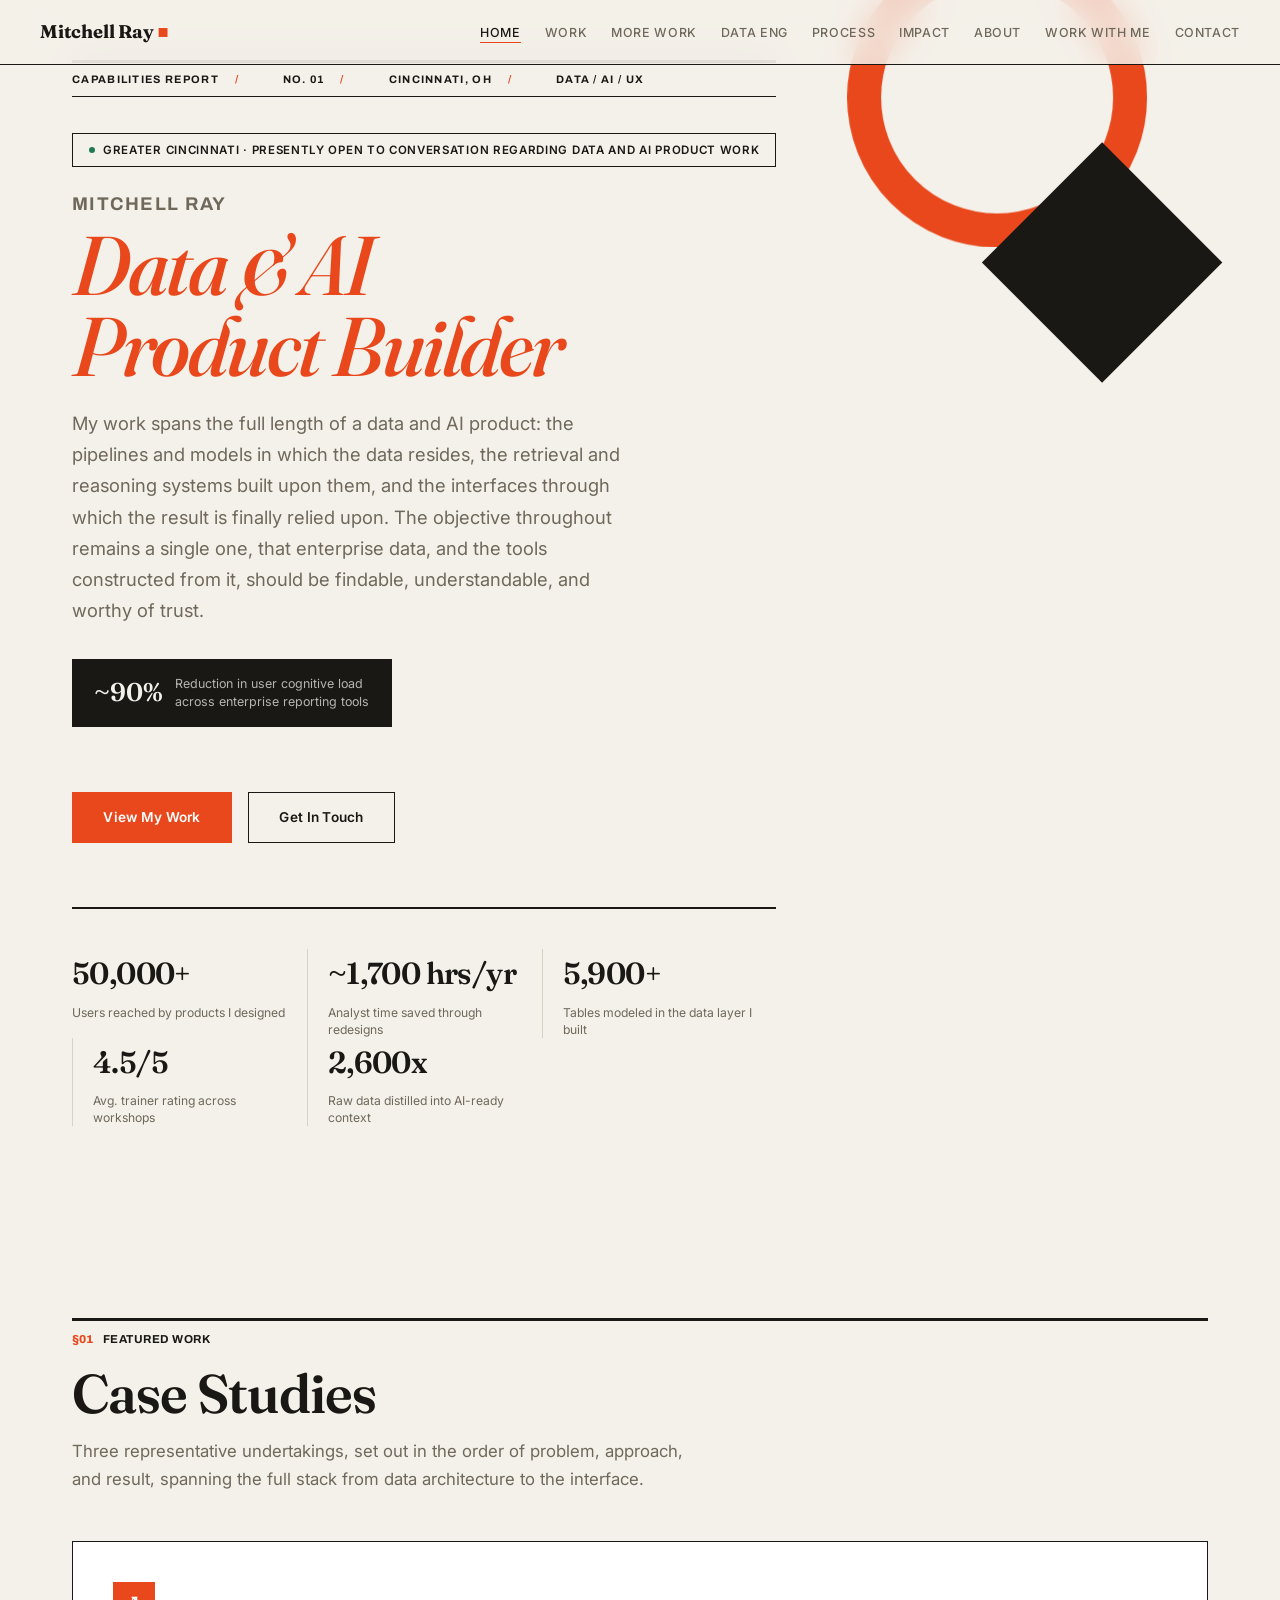
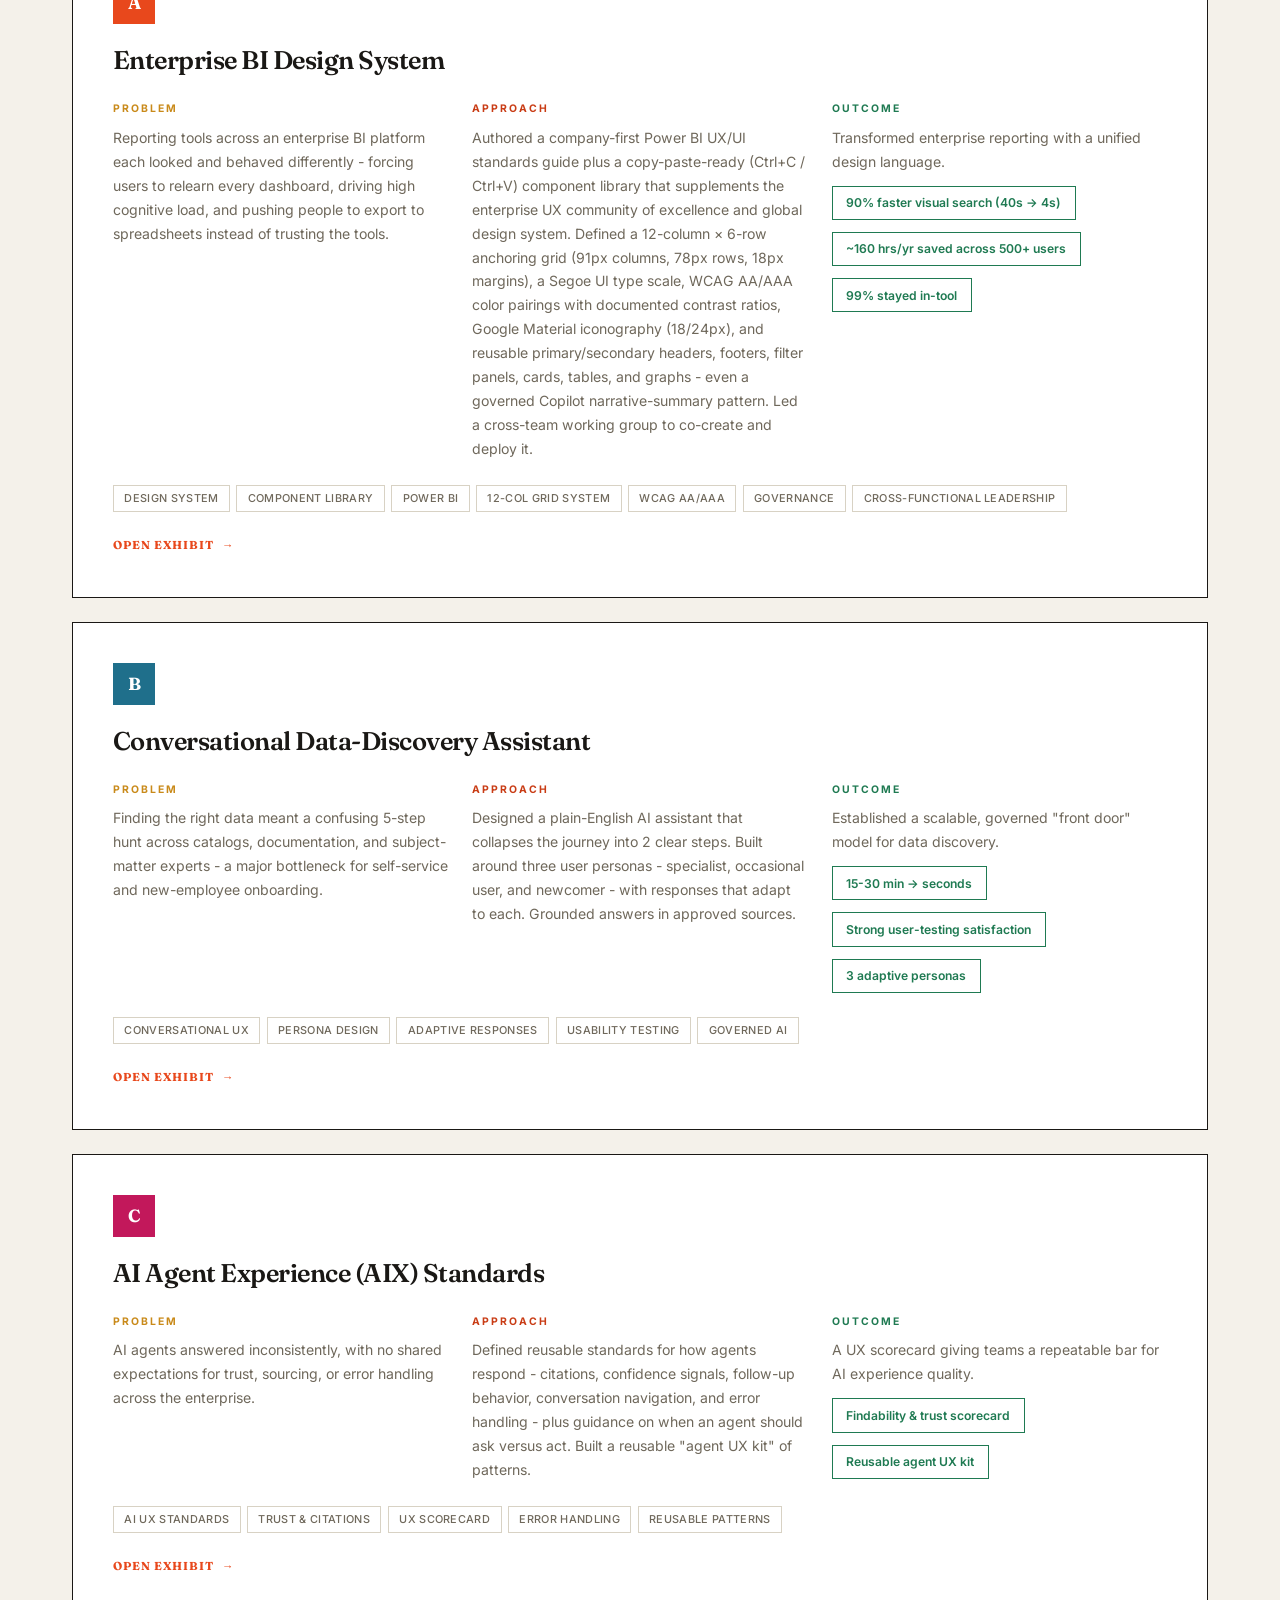
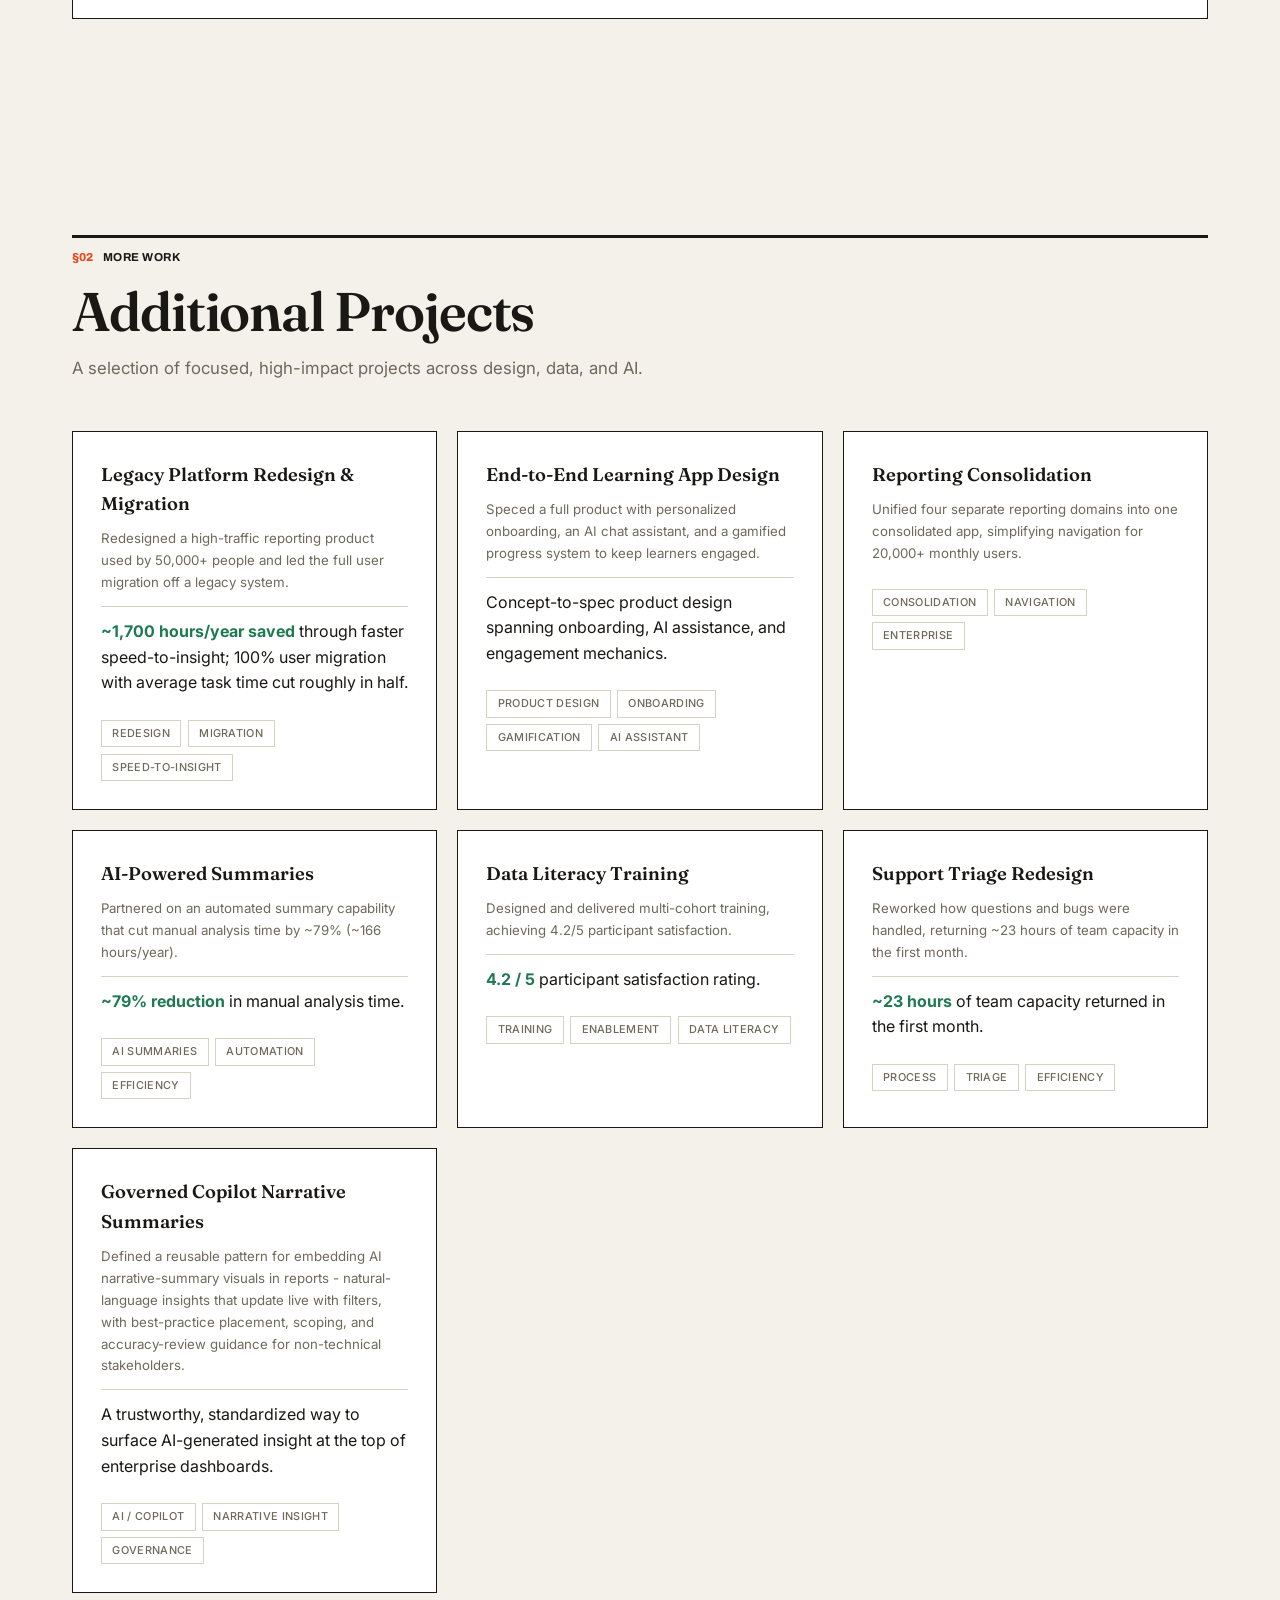
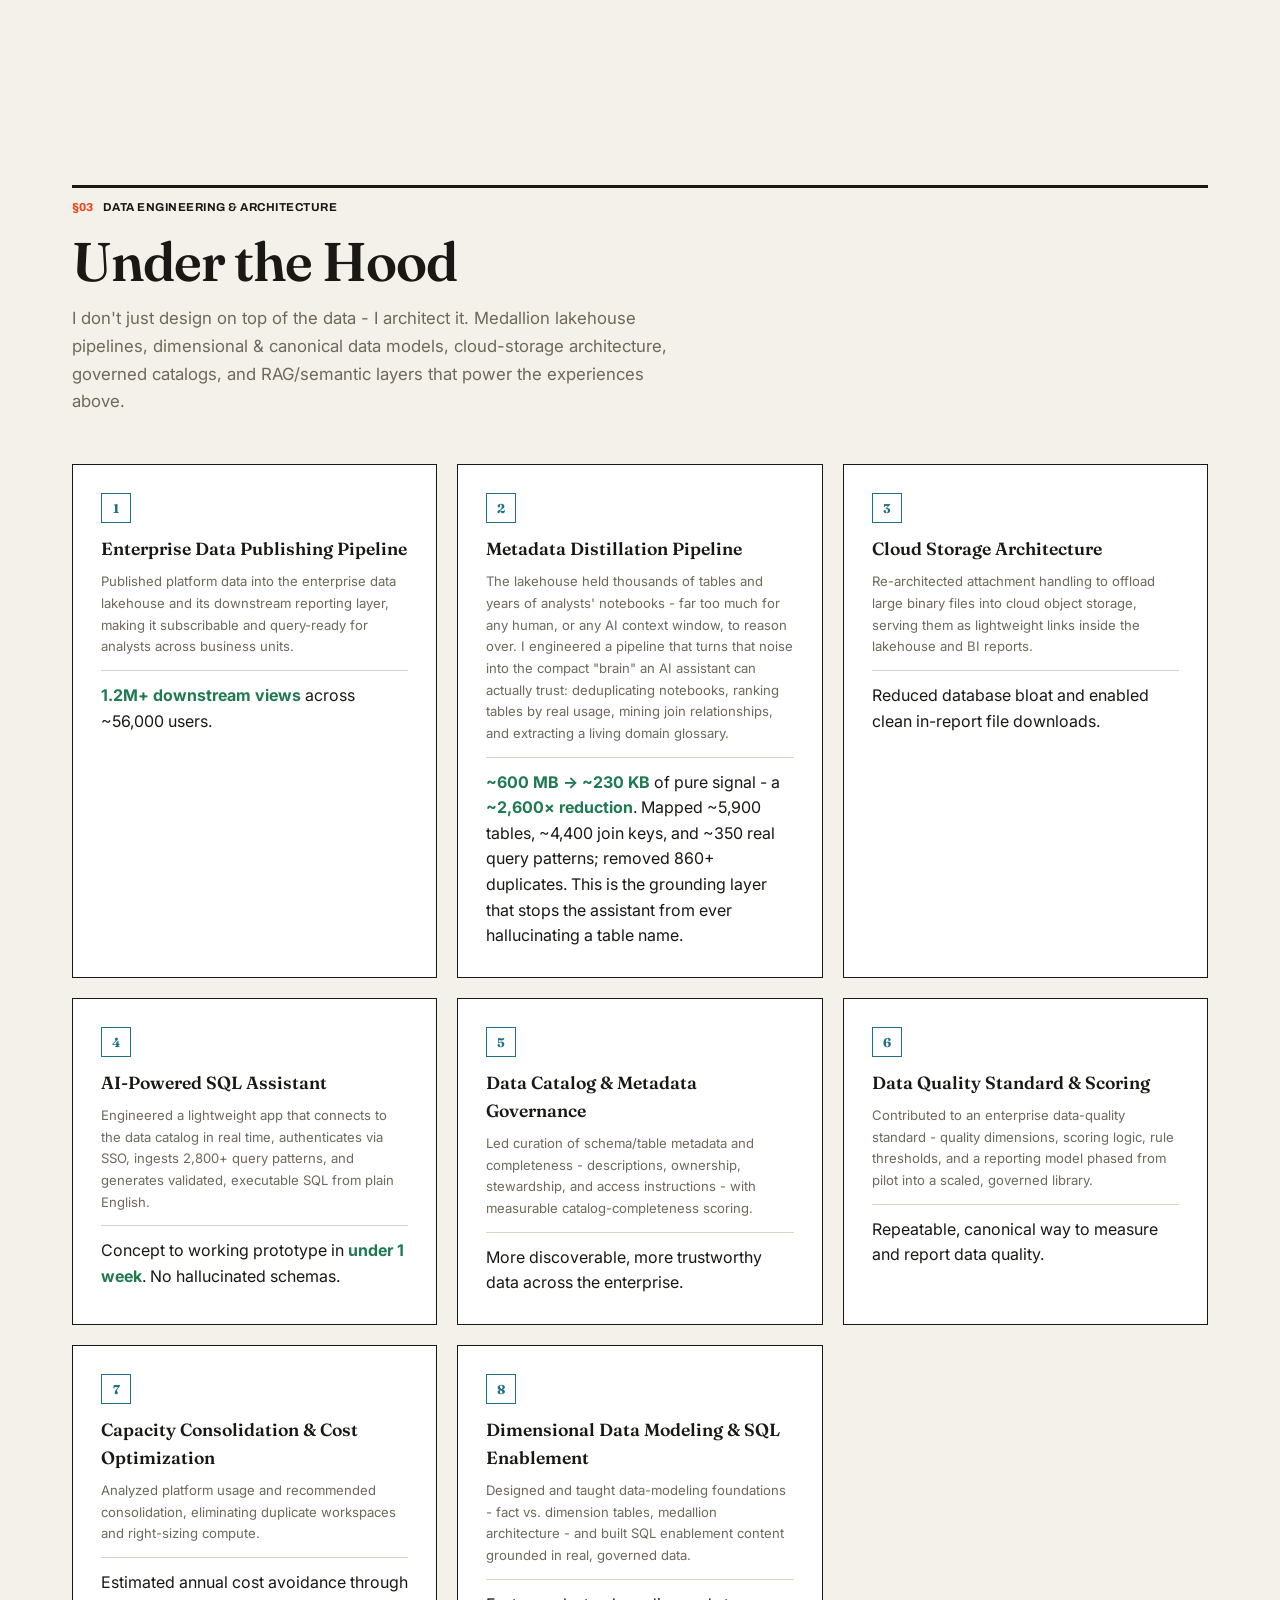
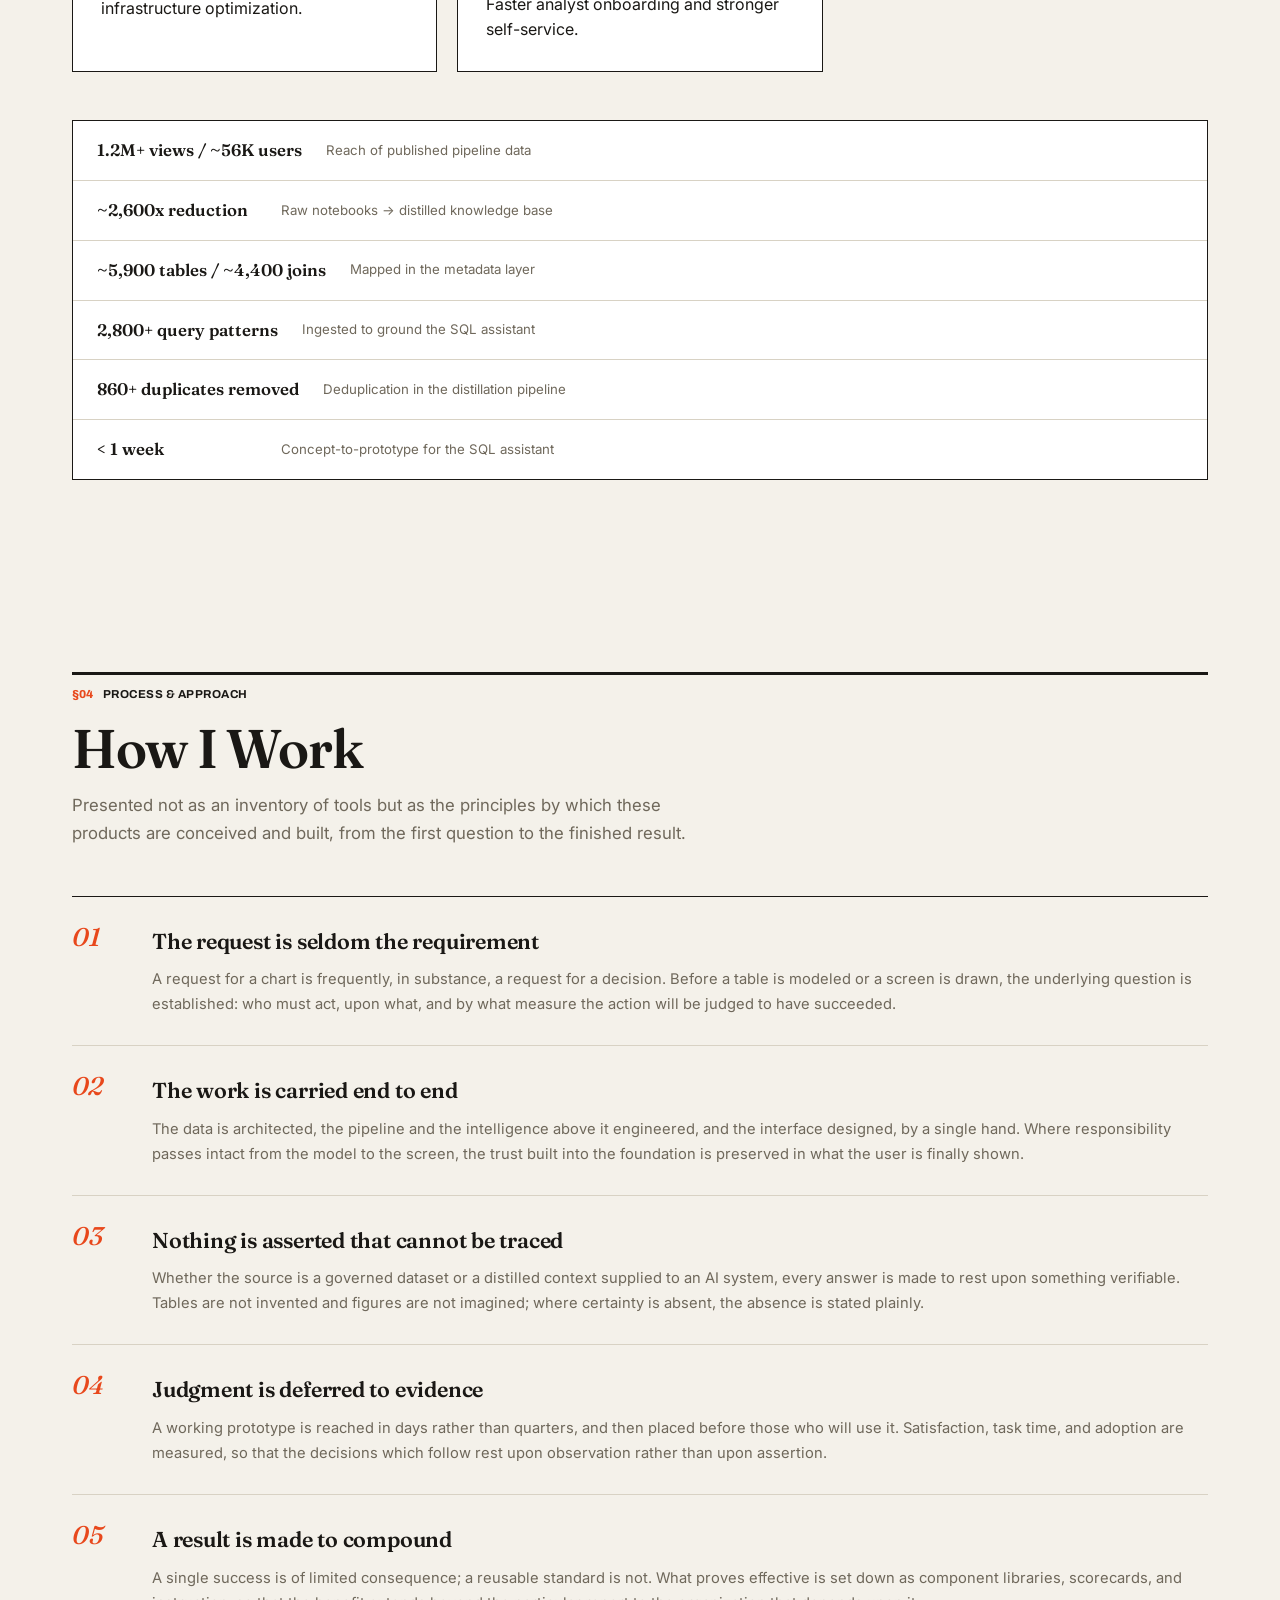
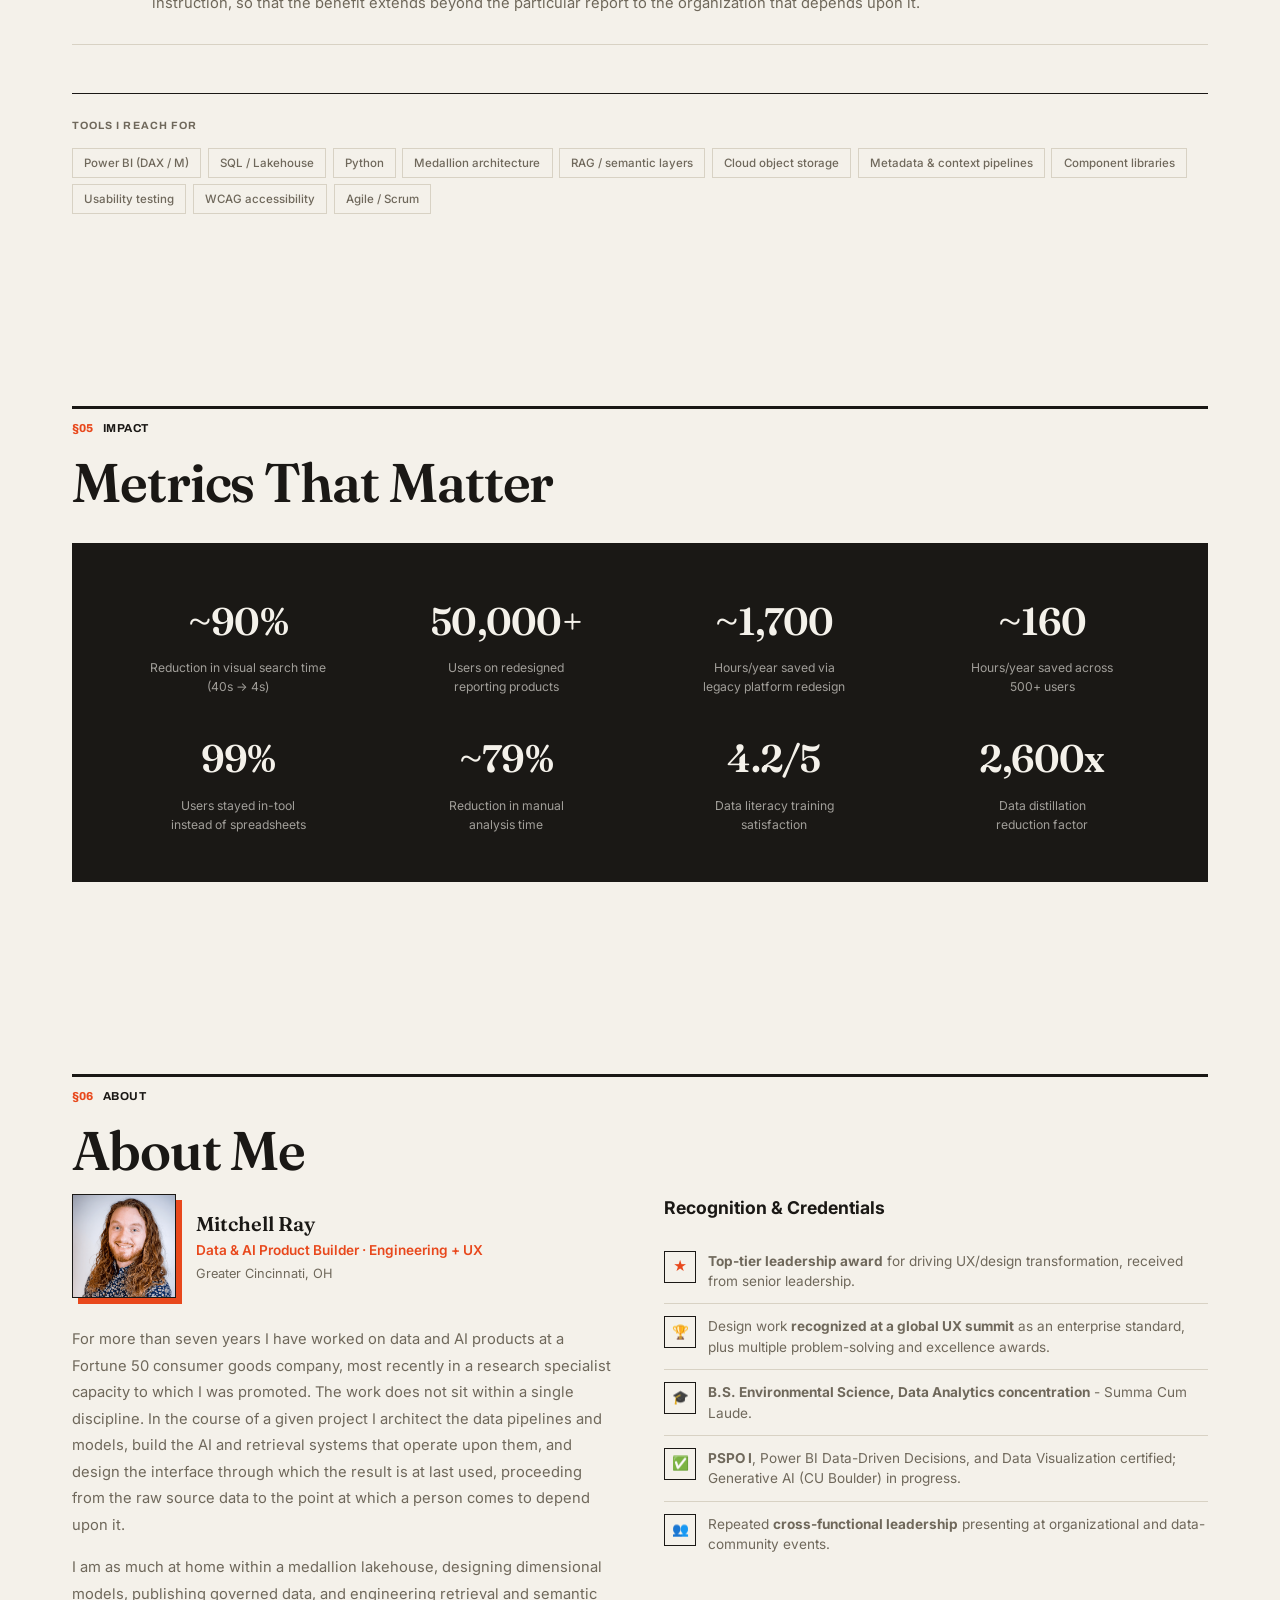
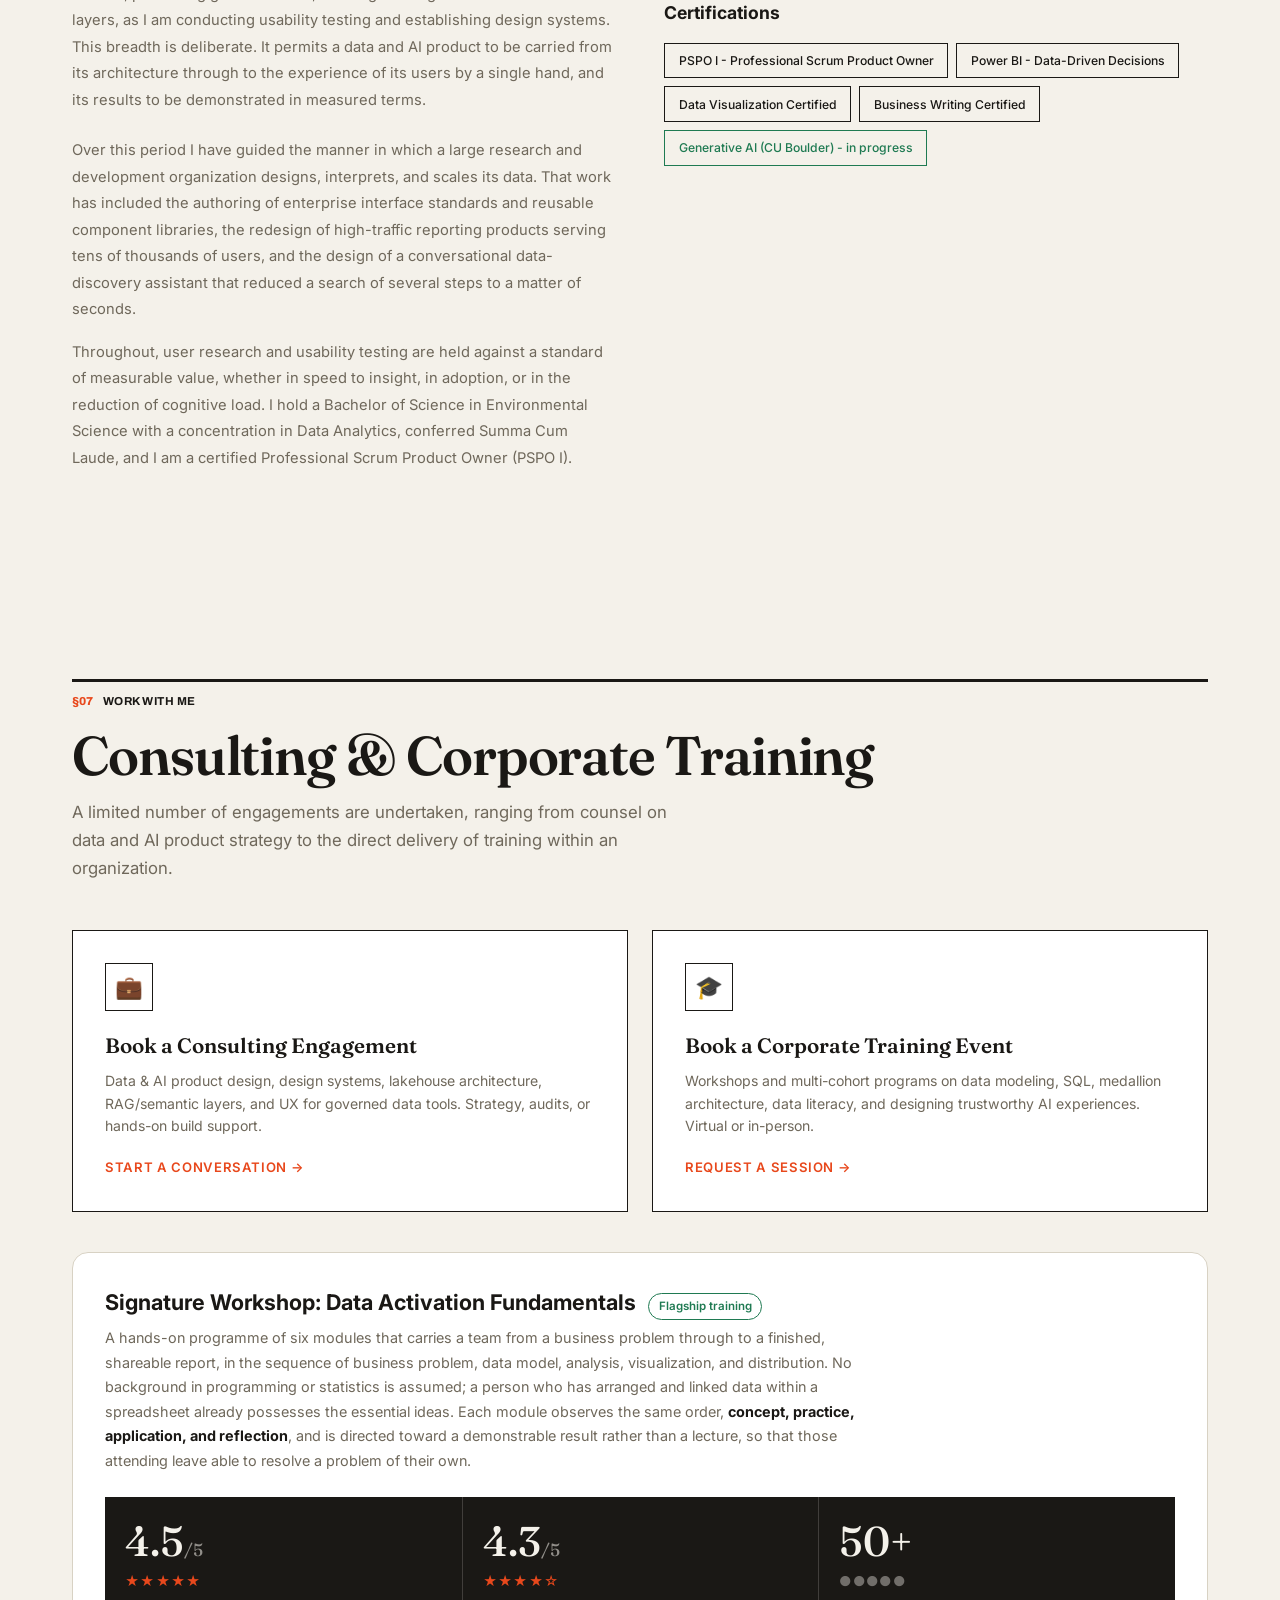
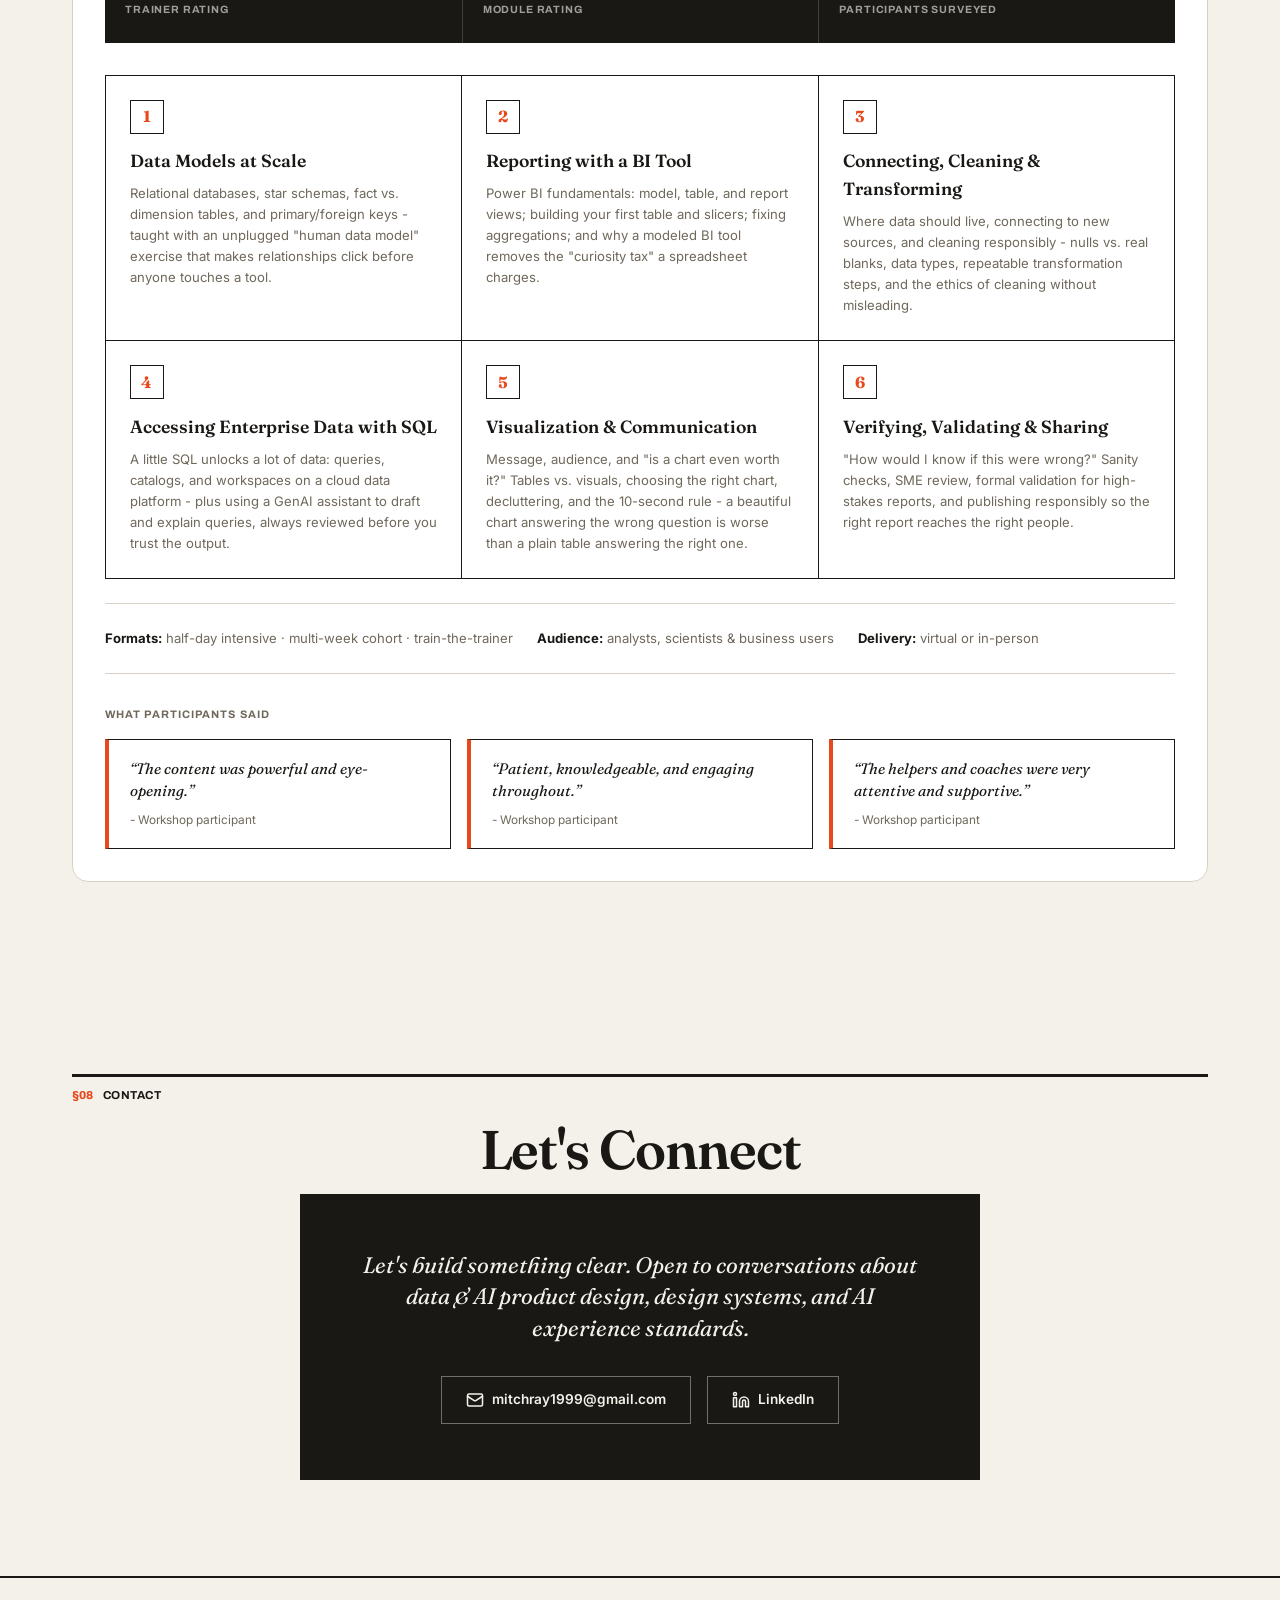
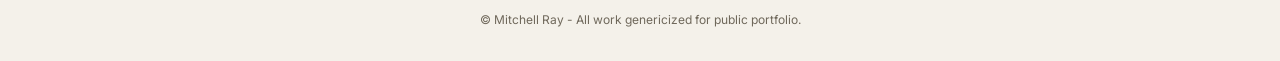
==== index.html @ a97fba31 "Add scroll-choreographed ring+square travelers that converge, cross to top-left, spin/shrink, then f" ====
﻿<!DOCTYPE html>
<html lang="en">
<head>
    <meta charset="UTF-8">
    <meta name="viewport" content="width=device-width, initial-scale=1.0">
    <title>Mitchell Ray - Data & AI Product Builder | Architecture, Engineering & UX</title>
    <style>
        @import url('https://fonts.googleapis.com/css2?family=Archivo:wght@500;600;700;800&family=Fraunces:opsz,wght@9..144,400;9..144,500;9..144,600;9..144,700;9..144,900&family=Inter:wght@400;500;600;700&display=swap');
        :root {
            --bg: #f4f1ea;
            --surface: #ffffff;
            --surface-2: #faf7f0;
            --border: #d8d2c4;
            --rule: #1a1815;
            --text: #1a1815;
            --text-dim: #6f685b;
            --accent: #e8481c;
            --accent-light: #c93c15;
            --accent-glow: rgba(232, 72, 28, 0.10);
            --green: #1f7a52;
            --amber: #c98a1a;
            --rose: #c2185b;
            --cyan: #1f6f8b;
            --font: 'Inter', system-ui, -apple-system, sans-serif;
            --display: 'Fraunces', Georgia, 'Times New Roman', serif;
            --label: 'Archivo', 'Helvetica Neue', Helvetica, Arial, sans-serif;
            --mono: 'SF Mono', 'Cascadia Code', 'Consolas', monospace;
        }

        body { counter-reset: section; }

        *, *::before, *::after { margin: 0; padding: 0; box-sizing: border-box; }

        html { scroll-behavior: smooth; }

        body {
            font-family: var(--font);
            background: var(--bg);
            background-image: radial-gradient(var(--border) 0.5px, transparent 0.5px);
            background-size: 22px 22px;
            color: var(--text);
            line-height: 1.6;
            -webkit-font-smoothing: antialiased;
        }

        a { color: var(--accent); text-decoration: none; transition: color 0.2s; }
        a:hover { color: var(--text); }

        /* NAV */
        nav {
            position: fixed; top: 0; left: 0; right: 0; z-index: 100;
            background: rgba(244,241,234,0.82);
            backdrop-filter: blur(16px);
            border-bottom: 1px solid var(--rule);
            padding: 0 2rem;
        }
        nav .inner {
            max-width: 1200px; margin: 0 auto;
            display: flex; align-items: center; justify-content: space-between;
            height: 64px;
        }
        nav .logo { font-family: var(--display); font-weight: 700; font-size: 1.15rem; color: var(--text); letter-spacing: -0.01em; }
        nav .logo span { color: var(--accent); }
        nav ul { list-style: none; display: flex; gap: 1.5rem; }
        nav ul li a {
            color: var(--text-dim); font-size: 0.78rem; font-weight: 500;
            transition: color 0.2s; text-transform: uppercase; letter-spacing: 0.05em;
            padding-bottom: 2px; border-bottom: 1.5px solid transparent;
        }
        nav ul li a:hover, nav ul li a.active { color: var(--text); border-bottom-color: var(--accent); }

        .hamburger {
            display: none; background: none; border: none; cursor: pointer;
            flex-direction: column; gap: 5px;
        }
        .hamburger span {
            width: 22px; height: 2px; background: var(--text); display: block;
            transition: 0.3s;
        }

        /* SECTIONS */
        section { padding: 6rem 2rem; max-width: 1200px; margin: 0 auto; }

        .section-label {
            font-family: var(--label);
            font-size: 0.72rem; font-weight: 700; letter-spacing: 0.5px;
            text-transform: uppercase; color: var(--text); margin-bottom: 1.1rem;
            display: flex; align-items: baseline; gap: 0.6rem;
            border-top: 3px solid var(--rule); padding-top: 0.6rem;
        }
        .section-label::before {
            counter-increment: section;
            content: "\00A7 " counter(section, decimal-leading-zero);
            color: var(--accent); font-weight: 800; letter-spacing: 0;
        }
        .section-title {
            font-family: var(--display); font-size: clamp(2.2rem, 5vw, 3.4rem); font-weight: 600;
            letter-spacing: -0.02em; line-height: 1.02; margin-bottom: 1rem;
            text-transform: none;
        }
        .section-subtitle {
            color: var(--text-dim); font-size: 1.05rem; max-width: 620px;
            margin-bottom: 3rem; line-height: 1.65;
        }

        /* HERO */
        #hero {
            min-height: 100vh; display: flex; align-items: center;
            padding-top: 60px; position: relative;
        }
        #hero .hero-content { max-width: 780px; position: relative; z-index: 2; }
        .masthead {
            display: flex; flex-wrap: wrap; gap: 0 2rem; align-items: center;
            border-top: 3px solid var(--rule); border-bottom: 1px solid var(--rule);
            padding: 0.5rem 0; margin-bottom: 2.25rem;
            font-family: var(--label); font-size: 0.68rem; font-weight: 700;
            text-transform: uppercase; letter-spacing: 0.12em; color: var(--text);
        }
        .masthead span:not(:last-child)::after {
            content: ""; display: inline-block;
        }
        .masthead span { position: relative; padding-right: 2rem; }
        .masthead span:not(:last-child)::before {
            content: "/"; position: absolute; right: 0.75rem; color: var(--accent);
        }
        #hero h1 .eyebrow {
            display: block; font-family: var(--label); font-size: clamp(0.9rem, 2vw, 1.15rem);
            font-weight: 700; letter-spacing: 0.08em; text-transform: uppercase;
            color: var(--text-dim); margin-bottom: 0.75rem;
        }
        #hero .hero-badge {
            display: inline-flex; align-items: center; gap: 0.5rem;
            background: transparent; border: 1px solid var(--rule);
            padding: 0.4rem 1rem; border-radius: 0; font-size: 0.72rem;
            color: var(--text); font-weight: 600; margin-bottom: 1.75rem;
            letter-spacing: 0.06em; text-transform: uppercase;
        }
        #hero .hero-badge .dot {
            width: 6px; height: 6px; border-radius: 50%; background: var(--green);
            animation: pulse 2s infinite;
        }
        @keyframes pulse {
            0%, 100% { opacity: 1; }
            50% { opacity: 0.4; }
        }
        #hero h1 {
            font-family: var(--display); font-size: clamp(3rem, 8vw, 5.2rem); font-weight: 600;
            line-height: 0.98; margin-bottom: 1.25rem; letter-spacing: -0.03em;
            text-transform: none;
        }
        #hero h1 .gradient {
            font-style: italic; color: var(--accent);
            -webkit-text-fill-color: var(--accent); display: block; font-weight: 500;
        }
        #hero .tagline {
            font-size: 1.15rem; color: var(--text-dim); margin-bottom: 2rem;
            max-width: 580px; line-height: 1.7;
        }
        #hero .metric-badge {
            display: inline-flex; align-items: center; gap: 0.75rem;
            background: var(--text); border: none;
            padding: 0.85rem 1.4rem; border-radius: 0; margin-bottom: 2.5rem;
        }
        #hero .metric-badge .number {
            font-family: var(--display); font-size: 1.6rem; font-weight: 600; color: var(--bg);
        }
        #hero .metric-badge .label {
            font-size: 0.78rem; color: rgba(244,241,234,0.72); line-height: 1.4;
        }
        .hero-buttons { display: flex; gap: 1rem; flex-wrap: wrap; }
        .btn {
            display: inline-flex; align-items: center; gap: 0.5rem;
            padding: 0.85rem 1.9rem; border-radius: 0; font-weight: 600;
            font-size: 0.85rem; transition: all 0.2s; cursor: pointer;
            border: 1.5px solid var(--rule); font-family: var(--font);
            letter-spacing: 0.02em;
        }
        .btn-primary {
            background: var(--accent); color: #fff; border-color: var(--accent);
        }
        .btn-primary:hover {
            background: var(--text); border-color: var(--text); color: var(--bg);
            transform: translateY(-2px);
        }
        .btn-ghost {
            background: transparent; color: var(--text);
            border: 1.5px solid var(--rule);
        }
        .btn-ghost:hover {
            background: var(--text); color: var(--bg);
            transform: translateY(-2px);
        }

        /* FLOATING SHAPES (hero decoration) */
        .hero-bg { display: none; }

        /* SCROLL TRAVELERS */
        #travelers {
            position: fixed; inset: 0; pointer-events: none; z-index: 40;
            overflow: hidden;
        }
        #travelers .tr {
            position: absolute; top: 0; left: 0; will-change: transform;
        }
        #travelers .tr-ring {
            border: 34px solid var(--accent); border-radius: 50%;
            box-sizing: border-box;
        }
        #travelers .tr-square {
            border: 6px solid var(--rule); background: var(--text);
            box-sizing: border-box;
        }
        #travelers.frame .tr-square { background: transparent; border-color: var(--accent); }
        @media (max-width: 1024px) { #travelers { display: none; } }

        /* STATS BAR */
        .stats-bar {
            display: grid; grid-template-columns: repeat(auto-fit, minmax(180px, 1fr));
            gap: 0; margin-top: 4rem; padding-top: 2.5rem;
            border-top: 2px solid var(--rule);
        }
        .stat-item { padding: 0 1.25rem; border-left: 1px solid var(--border); }
        .stat-item:first-child { padding-left: 0; border-left: none; }
        .stat-item .stat-number {
            font-family: var(--display); font-size: 1.9rem; font-weight: 600; color: var(--text);
            letter-spacing: -0.02em;
        }
        .stat-item .stat-desc {
            font-size: 0.76rem; color: var(--text-dim); margin-top: 0.35rem; line-height: 1.4;
        }

        /* CASE STUDIES */
        .case-card {
            background: var(--surface); border: 1px solid var(--rule);
            border-radius: 0; padding: 2.5rem; margin-bottom: 1.5rem;
            transition: transform 0.25s, box-shadow 0.25s;
            position: relative; overflow: hidden;
        }
        .case-card::before {
            content: ''; position: absolute; top: 0; left: 0; right: 0; height: 4px;
            background: var(--accent);
            opacity: 0; transition: opacity 0.25s;
        }
        .case-card:hover { transform: translateY(-3px); box-shadow: 8px 8px 0 var(--rule); }
        .case-card:hover::before { opacity: 1; }
        .case-card .case-letter {
            display: inline-flex; align-items: center; justify-content: center;
            width: 42px; height: 42px; border-radius: 0; font-family: var(--display); font-weight: 700;
            font-size: 1.1rem; margin-bottom: 1rem; border: 1.5px solid var(--rule);
        }
        .case-a .case-letter { background: var(--accent); color: #fff; border-color: var(--accent); }
        .case-b .case-letter { background: var(--cyan); color: #fff; border-color: var(--cyan); }
        .case-c .case-letter { background: var(--rose); color: #fff; border-color: var(--rose); }
        .case-card h3 { font-family: var(--display); font-size: 1.6rem; font-weight: 600; margin-bottom: 1.25rem; letter-spacing: -0.02em; }
        .case-card .case-grid {
            display: grid; grid-template-columns: repeat(3, 1fr); gap: 1.5rem;
        }
        .case-block-label {
            font-size: 0.65rem; font-weight: 700; letter-spacing: 2px;
            text-transform: uppercase; margin-bottom: 0.5rem;
        }
        .case-block-label.problem { color: var(--amber); }
        .case-block-label.approach { color: var(--accent-light); }
        .case-block-label.outcome { color: var(--green); }
        .case-card p { color: var(--text-dim); font-size: 0.88rem; line-height: 1.7; }
        .outcome-stats {
            display: flex; flex-wrap: wrap; gap: 0.75rem; margin-top: 0.75rem;
        }
        .outcome-stat {
            background: transparent; border: 1px solid var(--green);
            padding: 0.4rem 0.85rem; border-radius: 0; font-size: 0.76rem;
            font-weight: 600; color: var(--green);
        }
        .tags { display: flex; flex-wrap: wrap; gap: 0.4rem; margin-top: 1.5rem; }
        .tag {
            background: transparent; border: 1px solid var(--border);
            padding: 0.25rem 0.65rem; border-radius: 0; font-size: 0.68rem;
            color: var(--text-dim); font-weight: 500; letter-spacing: 0.03em;
            text-transform: uppercase;
        }

        /* CASE EXHIBIT AFFORDANCE */
        .case-card { cursor: pointer; }
        .case-open {
            display: inline-flex; align-items: center; gap: 0.5rem; margin-top: 1.5rem;
            font-family: var(--display); font-size: 0.72rem; font-weight: 700;
            text-transform: uppercase; letter-spacing: 0.08em; color: var(--accent);
        }
        .case-card:hover .case-open { color: var(--text); }
        .case-open .arrow { transition: transform 0.2s; }
        .case-card:hover .case-open .arrow { transform: translateX(4px); }

        /* MODAL / EXHIBIT VIEWER */
        .modal-overlay {
            position: fixed; inset: 0; z-index: 1000; display: none;
            background: rgba(26,24,21,0.72); backdrop-filter: blur(4px);
            padding: 4vh 2rem; overflow-y: auto;
        }
        .modal-overlay.open { display: block; }
        .modal {
            max-width: 960px; margin: 0 auto; background: var(--bg);
            border: 1.5px solid var(--rule); box-shadow: 12px 12px 0 var(--accent);
        }
        .modal-head {
            display: flex; justify-content: space-between; align-items: flex-start;
            gap: 1rem; padding: 1.75rem 2rem; border-bottom: 3px solid var(--rule);
        }
        .modal-head .m-eyebrow {
            font-family: var(--display); font-size: 0.7rem; font-weight: 700;
            text-transform: uppercase; letter-spacing: 0.1em; color: var(--accent); margin-bottom: 0.4rem;
        }
        .modal-head h3 {
            font-family: var(--display); font-size: 1.7rem; font-weight: 800;
            letter-spacing: -0.02em; line-height: 1; color: var(--text);
        }
        .modal-close {
            flex-shrink: 0; width: 40px; height: 40px; border: 1.5px solid var(--rule);
            background: var(--bg); color: var(--text); font-size: 1.3rem; cursor: pointer;
            display: flex; align-items: center; justify-content: center; line-height: 1;
            transition: all 0.15s;
        }
        .modal-close:hover { background: var(--accent); border-color: var(--accent); color: #fff; }
        .modal-body { padding: 2rem; }
        .exhibit {
            border: 1px solid var(--rule); margin-bottom: 2rem; background: var(--surface);
        }
        .exhibit-cap {
            display: flex; justify-content: space-between; gap: 1rem;
            font-family: var(--display); font-size: 0.68rem; font-weight: 700;
            text-transform: uppercase; letter-spacing: 0.06em; color: var(--text-dim);
            padding: 0.6rem 1rem; border-bottom: 1px solid var(--border); background: var(--surface-2);
        }
        .exhibit-cap .fig { color: var(--accent); }
        .exhibit-inner { padding: 1.5rem; }
        .modal-note { font-size: 0.78rem; color: var(--text-dim); font-style: italic; line-height: 1.6; }

        /* Exhibit: color swatches */
        .swatch-row { display: grid; grid-template-columns: repeat(auto-fit, minmax(96px, 1fr)); gap: 0; }
        .swatch { border: 1px solid var(--border); }
        .swatch .chip { height: 64px; }
        .swatch .meta { padding: 0.45rem 0.6rem; font-size: 0.66rem; }
        .swatch .meta .nm { font-weight: 700; color: var(--text); display: block; }
        .swatch .meta .hx { font-family: var(--mono); color: var(--text-dim); }

        /* Exhibit: grid demo */
        .grid-demo { display: grid; grid-template-columns: repeat(12, 1fr); gap: 3px; }
        .grid-demo span { background: var(--accent-glow); border: 1px dashed var(--accent-light); height: 20px; }
        .grid-demo span.filled { background: var(--accent); border-style: solid; }
        .grid-demo span.filled-2 { background: #003da5; border: 1px solid #003da5; }
        .grid-demo span.filled-3 { background: #0c7bdc; border: 1px solid #0c7bdc; }

        /* Exhibit: button states */
        .btn-states { display: grid; grid-template-columns: repeat(4, 1fr); gap: 0.75rem; text-align: center; }
        .btn-states .bs-lbl { font-family: var(--label); font-size: 0.62rem; font-weight: 700; text-transform: uppercase; letter-spacing: 0.06em; color: var(--text-dim); margin-bottom: 0.4rem; }
        .mb { display: block; padding: 0.5rem; border-radius: 4px; font-size: 0.72rem; font-weight: 600; color: #fff; font-family: var(--font); }
        .mb.default { background: #003da5; }
        .mb.hover { background: #003085; box-shadow: 0 0 0 2px rgba(0,61,165,0.3); }
        .mb.pressed { background: #003085; box-shadow: inset 0 2px 4px rgba(0,0,0,0.3); }
        .mb.disabled { background: #96aed9; }
        .btn-states .hx { font-family: var(--mono); font-size: 0.58rem; color: var(--text-dim); margin-top: 0.3rem; display:block; }

        /* Sample ribbon + more fade */
        .sample-tag {
            display: inline-flex; align-items: center; gap: 0.4rem; margin-bottom: 1rem;
            font-family: var(--label); font-size: 0.64rem; font-weight: 700;
            text-transform: uppercase; letter-spacing: 0.12em; color: var(--accent);
            border: 1.5px solid var(--accent); padding: 0.3rem 0.7rem;
        }
        .sample-tag::before { content: "\25C6"; }
        .more-fade {
            position: relative; margin-top: -3.5rem; padding-top: 5rem; text-align: center;
            background: linear-gradient(to bottom, rgba(244,241,234,0) 0%, #d8d2c4 60%, #b8b1a2 100%);
        }
        .more-fade .mf-inner { padding: 2rem; }
        .more-fade h4 { font-family: var(--display); font-size: 1.4rem; font-weight: 600; color: var(--text); margin-bottom: 0.5rem; }
        .more-fade p { font-size: 0.85rem; color: #4a453b; margin-bottom: 1.25rem; max-width: 420px; margin-left: auto; margin-right: auto; line-height: 1.6; }

        /* Exhibit: component mockups */
        .mock-dash { background: #fff; border: 1px solid var(--rule); font-size: 0.7rem; }
        .mock-hd { display: flex; align-items: center; gap: 0.5rem; background: #f2f4f6; padding: 0.5rem 0.75rem; border-bottom: 1px solid #d8d2c4; }
        .mock-hd .lg { width: 22px; height: 22px; background: #003da5; border-radius: 3px; }
        .mock-hd b { color: #14171b; }
        .mock-row { display: flex; gap: 0.6rem; padding: 0.75rem; }
        .mock-kpi { flex: 1; background: #ecf3ff; border-left: 4px solid #0c7bdc; padding: 0.6rem; }
        .mock-kpi .lbl { color: #6f685b; font-size: 0.6rem; }
        .mock-kpi .val { color: #14171b; font-weight: 700; font-size: 1.1rem; }
        .mock-btn { display: inline-block; background: #003da5; color: #fff; padding: 0.35rem 0.85rem; border-radius: 4px; font-weight: 600; }
        .mock-chat { background: #fff; border: 1px solid var(--rule); padding: 1rem; display: flex; flex-direction: column; gap: 0.6rem; }
        .bubble { max-width: 80%; padding: 0.6rem 0.85rem; font-size: 0.78rem; border-radius: 10px; line-height: 1.45; }
        .bubble.u { align-self: flex-end; background: #003da5; color: #fff; border-bottom-right-radius: 2px; }
        .bubble.a { align-self: flex-start; background: #f2f4f6; color: #14171b; border-bottom-left-radius: 2px; border: 1px solid #e2ddd1; }
        .bubble .src { display: block; margin-top: 0.4rem; font-size: 0.66rem; color: #1f6f8b; font-weight: 600; }
        .scorecard { display: grid; grid-template-columns: repeat(auto-fit, minmax(140px, 1fr)); gap: 0; }
        .sc-cell { border: 1px solid var(--border); padding: 0.9rem; }
        .sc-cell .sc-dim { font-family: var(--display); font-size: 0.7rem; font-weight: 700; text-transform: uppercase; color: var(--text); }
        .sc-cell .sc-bar { height: 6px; background: var(--border); margin-top: 0.5rem; }
        .sc-cell .sc-bar i { display: block; height: 100%; background: var(--accent); }
        .exhibit-list { list-style: none; }
        .exhibit-list li { padding: 0.6rem 0; border-bottom: 1px solid var(--border); font-size: 0.85rem; color: var(--text-dim); display: flex; gap: 0.75rem; }
        .exhibit-list li:last-child { border-bottom: none; }
        .exhibit-list li b { color: var(--text); }
        .flow-compare { display: grid; grid-template-columns: 1fr 1fr; gap: 1rem; }
        .flow-col { border: 1px solid var(--border); padding: 1rem; }
        .flow-col .flow-h { font-family: var(--label); font-size: 0.66rem; font-weight: 700; text-transform: uppercase; letter-spacing: 0.08em; margin-bottom: 0.75rem; padding-bottom: 0.5rem; border-bottom: 1px solid var(--border); }
        .flow-col.before .flow-h { color: var(--text-dim); }
        .flow-col.after .flow-h { color: var(--green); }
        .flow-step { font-size: 0.8rem; color: var(--text); padding: 0.4rem 0; border-bottom: 1px dotted var(--border); }
        .flow-step:last-of-type { border-bottom: none; }
        .flow-time { margin-top: 0.75rem; font-family: var(--display); font-weight: 600; font-size: 1.1rem; color: var(--accent); }
        .flow-col.after .flow-time { color: var(--green); }
        body.modal-open { overflow: hidden; }

        /* MORE WORK GRID */
        .more-work-grid {
            display: grid; grid-template-columns: repeat(auto-fit, minmax(320px, 1fr));
            gap: 1.25rem;
        }
        .work-card {
            background: var(--surface); border: 1px solid var(--rule);
            border-radius: 0; padding: 1.75rem; transition: all 0.2s;
        }
        .work-card:hover { transform: translateY(-3px); box-shadow: 6px 6px 0 var(--rule); }
        .work-card h4 { font-family: var(--display); font-size: 1.15rem; font-weight: 600; margin-bottom: 0.6rem; }
        .work-card p { color: var(--text-dim); font-size: 0.83rem; line-height: 1.65; }
        .work-card .work-outcome {
            margin-top: 0.75rem; padding-top: 0.75rem; border-top: 1px solid var(--border);
        }
        .work-card .work-outcome strong { color: var(--green); font-weight: 700; }

        /* DE CARDS */
        .de-grid {
            display: grid; grid-template-columns: repeat(auto-fit, minmax(340px, 1fr));
            gap: 1.25rem;
        }
        .de-card {
            background: var(--surface); border: 1px solid var(--rule);
            border-radius: 0; padding: 1.75rem; transition: all 0.2s;
            position: relative;
        }
        .de-card:hover { transform: translateY(-3px); box-shadow: 6px 6px 0 var(--rule); }
        .de-card .de-number {
            display: inline-flex; align-items: center; justify-content: center;
            width: 30px; height: 30px; border-radius: 0; font-family: var(--display); font-size: 0.8rem;
            font-weight: 700; background: transparent; color: var(--cyan);
            border: 1.5px solid var(--cyan); margin-bottom: 0.75rem;
        }
        .de-card h4 { font-family: var(--display); font-size: 1.1rem; font-weight: 600; margin-bottom: 0.5rem; }
        .de-card p { color: var(--text-dim); font-size: 0.82rem; line-height: 1.65; }
        .de-card .de-outcome {
            margin-top: 0.75rem; padding-top: 0.75rem; border-top: 1px solid var(--border);
        }
        .de-card .de-outcome strong { color: var(--green); }

        /* DE STATS TABLE */
        .de-stats {
            margin-top: 3rem; background: var(--surface); border: 1px solid var(--rule);
            border-radius: 0; overflow: hidden;
        }
        .de-stats-row {
            display: flex; align-items: center; padding: 1rem 1.5rem;
            border-bottom: 1px solid var(--border); gap: 1.5rem;
        }
        .de-stats-row:last-child { border-bottom: none; }
        .de-stats-row .de-stat-value {
            font-family: var(--display); font-weight: 600; color: var(--text); min-width: 160px; font-size: 1.05rem;
        }
        .de-stats-row .de-stat-desc { color: var(--text-dim); font-size: 0.83rem; }

        /* PROCESS / SKILLS */
        .skills-grid {
            display: grid; grid-template-columns: repeat(auto-fit, minmax(280px, 1fr));
            gap: 1.25rem;
        }
        .skill-group {
            background: var(--surface); border: 1px solid var(--rule);
            border-radius: 0; padding: 1.75rem;
        }
        .skill-group h4 {
            font-family: var(--display); font-size: 1.05rem; font-weight: 600; margin-bottom: 1rem;
            display: flex; align-items: center; gap: 0.5rem;
        }
        .skill-group h4 .icon {
            width: 28px; height: 28px; border-radius: 0;
            display: inline-flex; align-items: center; justify-content: center;
            font-size: 0.85rem;
        }
        .skill-chips { display: flex; flex-wrap: wrap; gap: 0.4rem; }
        .skill-chip {
            background: transparent; border: 1px solid var(--border);
            padding: 0.3rem 0.7rem; border-radius: 0; font-size: 0.72rem;
            color: var(--text-dim); font-weight: 500;
        }
        /* HOW I WORK principles */
        .principles { counter-reset: principle; border-top: 1px solid var(--rule); margin-bottom: 3rem; }
        .principle {
            display: grid; grid-template-columns: 3.5rem 1fr; gap: 1.5rem;
            padding: 1.75rem 0; border-bottom: 1px solid var(--border);
        }
        .principle::before {
            counter-increment: principle; content: counter(principle, decimal-leading-zero);
            font-family: var(--display); font-size: 1.6rem; font-weight: 500; color: var(--accent);
            font-style: italic; line-height: 1;
        }
        .principle h4 { font-family: var(--display); font-size: 1.35rem; font-weight: 600; color: var(--text); margin-bottom: 0.5rem; letter-spacing: -0.01em; }
        .principle p { color: var(--text-dim); font-size: 0.92rem; line-height: 1.7; }
        .toolkit-strip { border-top: 1px solid var(--rule); padding-top: 1.5rem; }
        .toolkit-strip .ts-lbl { font-family: var(--label); font-size: 0.66rem; font-weight: 700; text-transform: uppercase; letter-spacing: 0.1em; color: var(--text-dim); margin-bottom: 0.85rem; }

        /* METRICS BAND */
        .metrics-band {
            background: var(--text);
            border: none; border-radius: 0;
            padding: 3rem; margin-top: 2rem;
        }
        .metrics-grid {
            display: grid; grid-template-columns: repeat(auto-fit, minmax(200px, 1fr));
            gap: 2rem;
        }
        .metric-item { text-align: center; }
        .metric-item .metric-val {
            font-family: var(--display); font-size: 2.4rem; font-weight: 600;
            color: var(--bg); letter-spacing: -0.02em;
        }
        .metric-item .metric-desc {
            font-size: 0.76rem; color: rgba(244,241,234,0.62); margin-top: 0.35rem;
        }

        /* ABOUT */
        .about-grid {
            display: grid; grid-template-columns: 1fr 1fr; gap: 3rem;
            align-items: start;
        }
        .about-text p { color: var(--text-dim); font-size: 0.92rem; line-height: 1.8; margin-bottom: 1rem; }
        .about-text .bio-long { margin-top: 1.5rem; }
        .about-portrait {
            display: flex; align-items: center; gap: 1.25rem; margin-bottom: 1.75rem;
        }
        .about-portrait img {
            width: 104px; height: 104px; border-radius: 0; object-fit: cover;
            border: 1px solid var(--rule); box-shadow: 6px 6px 0 var(--accent);
            flex-shrink: 0;
        }
        .about-portrait .portrait-name { font-family: var(--display); font-size: 1.25rem; font-weight: 600; color: var(--text); }
        .about-portrait .portrait-role { font-size: 0.85rem; color: var(--accent); font-weight: 600; }
        .about-portrait .portrait-loc { font-size: 0.8rem; color: var(--text-dim); margin-top: 0.15rem; }
        .recognition-list { list-style: none; }
        .recognition-list li {
            display: flex; gap: 0.75rem; align-items: flex-start;
            padding: 0.75rem 0; border-bottom: 1px solid var(--border);
        }
        .recognition-list li:last-child { border-bottom: none; }
        .recognition-list .rec-icon {
            width: 32px; height: 32px; border-radius: 0; flex-shrink: 0;
            display: flex; align-items: center; justify-content: center;
            background: transparent; border: 1px solid var(--rule); color: var(--accent); font-size: 0.85rem;
        }
        .recognition-list .rec-text {
            color: var(--text-dim); font-size: 0.85rem; line-height: 1.5;
        }
        .cert-badges { display: flex; flex-wrap: wrap; gap: 0.5rem; }
        .cert-badge {
            display: inline-flex; align-items: center;
            padding: 0.45rem 0.85rem; border-radius: 0;
            background: transparent; border: 1px solid var(--rule);
            color: var(--text); font-size: 0.76rem; font-weight: 500;
        }
        .cert-badge.cert-progress {
            background: transparent; border-color: var(--green);
            color: var(--green);
        }
        .book-grid {
            display: grid; grid-template-columns: 1fr 1fr; gap: 1.5rem; margin-top: 2rem;
        }
        .book-card {
            display: block; text-decoration: none; padding: 2rem;
            background: var(--surface); border: 1px solid var(--rule); border-radius: 0;
            transition: transform 0.2s ease, box-shadow 0.2s ease;
        }
        .book-card:hover {
            transform: translateY(-4px); box-shadow: 8px 8px 0 var(--accent);
        }
        .book-card .book-icon {
            width: 48px; height: 48px; border-radius: 0; margin-bottom: 1.1rem;
            display: flex; align-items: center; justify-content: center; font-size: 1.4rem;
            background: transparent; border: 1.5px solid var(--rule); color: var(--accent);
        }
        .book-card h3 { font-family: var(--display); color: var(--text); font-size: 1.3rem; font-weight: 600; margin-bottom: 0.5rem; }
        .book-card p { color: var(--text-dim); font-size: 0.88rem; line-height: 1.6; margin-bottom: 1rem; }
        .book-card .book-cta {
            display: inline-flex; align-items: center; gap: 0.4rem;
            color: var(--accent); font-size: 0.82rem; font-weight: 600;
            text-transform: uppercase; letter-spacing: 0.05em;
        }
        @media (max-width: 720px) { .book-grid { grid-template-columns: 1fr; } }
        .curriculum {
            margin-top: 2.5rem; background: var(--surface); border: 1px solid var(--border);
            border-radius: 16px; padding: 2rem;
        }
        .curriculum-head { display: flex; align-items: baseline; gap: 0.75rem; flex-wrap: wrap; margin-bottom: 0.4rem; }
        .curriculum-head h3 { font-size: 1.35rem; color: var(--text); }
        .curriculum-head .pill {
            font-size: 0.72rem; font-weight: 600; padding: 0.2rem 0.6rem; border-radius: 999px;
            background: transparent; color: var(--green); border: 1px solid var(--green);
        }
        .curriculum > p.lead { color: var(--text-dim); font-size: 0.9rem; line-height: 1.7; margin-bottom: 1.5rem; max-width: 780px; }
        .module-grid {
            display: grid; grid-template-columns: repeat(auto-fit, minmax(300px, 1fr)); gap: 0;
        }
        .module {
            background: var(--surface); border: 1px solid var(--rule); margin: -0.5px;
            border-radius: 0; padding: 1.5rem; transition: all 0.2s;
        }
        .module:hover { background: var(--surface-2); transform: none; position: relative; z-index: 1; box-shadow: inset 0 3px 0 var(--accent); }
        .module .mod-num {
            display: inline-flex; align-items: center; justify-content: center;
            width: 34px; height: 34px; border-radius: 0; font-family: var(--display); font-weight: 700; font-size: 1rem;
            background: transparent; border: 1.5px solid var(--rule); color: var(--accent); margin-bottom: 0.85rem;
        }
        .module h4 { font-family: var(--display); font-size: 1.1rem; font-weight: 600; color: var(--text); margin-bottom: 0.5rem; }
        .module p { color: var(--text-dim); font-size: 0.82rem; line-height: 1.6; }
        .curriculum-formats {
            margin-top: 1.5rem; padding-top: 1.5rem; border-top: 1px solid var(--border);
            display: flex; flex-wrap: wrap; gap: 0.5rem 1.5rem; align-items: center;
        }
        .curriculum-formats span { color: var(--text-dim); font-size: 0.82rem; }
        .curriculum-formats strong { color: var(--text); }
        .feedback-band {
            margin-top: 1.5rem; padding-top: 1.5rem; border-top: 1px solid var(--border);
        }
        .feedback-scores { display: flex; flex-wrap: wrap; gap: 2.5rem; margin-bottom: 1.25rem; }
        .feedback-score .fs-num { font-family: var(--display); font-size: 2rem; font-weight: 600; color: var(--text); line-height: 1; }
        .feedback-score .fs-label { font-size: 0.76rem; color: var(--text-dim); margin-top: 0.4rem; text-transform: uppercase; letter-spacing: 0.04em; }
        /* Prominent ratings banner */
        .ratings-banner {
            background: var(--text); color: var(--bg);
            display: grid; grid-template-columns: repeat(3, 1fr);
            margin: 1.5rem 0 2rem;
        }
        .ratings-banner .rb-cell { padding: 1.5rem 1.25rem; border-left: 1px solid rgba(244,241,234,0.18); }
        .ratings-banner .rb-cell:first-child { border-left: none; }
        .ratings-banner .rb-num { font-family: var(--display); font-size: 2.6rem; font-weight: 500; line-height: 1; }
        .ratings-banner .rb-num span { font-size: 1.1rem; color: rgba(244,241,234,0.55); }
        .ratings-banner .rb-stars { color: var(--accent); font-size: 0.85rem; letter-spacing: 0.1em; margin-top: 0.5rem; }
        .ratings-banner .rb-label { font-family: var(--label); font-size: 0.66rem; font-weight: 700; text-transform: uppercase; letter-spacing: 0.08em; color: rgba(244,241,234,0.62); margin-top: 0.6rem; }
        .feedback-h { font-family: var(--label); font-size: 0.68rem; font-weight: 700; text-transform: uppercase; letter-spacing: 0.1em; color: var(--text-dim); margin-bottom: 1rem; padding-top: 0.5rem; }
        @media (max-width: 560px) { .ratings-banner { grid-template-columns: 1fr; } .ratings-banner .rb-cell { border-left: none; border-top: 1px solid rgba(244,241,234,0.18); } .ratings-banner .rb-cell:first-child { border-top: none; } }
        .quote-grid { display: grid; grid-template-columns: repeat(auto-fit, minmax(240px, 1fr)); gap: 1rem; }
        .quote {
            background: var(--surface); border: 1px solid var(--rule); border-left: 4px solid var(--accent);
            border-radius: 0; padding: 1.1rem 1.3rem;
        }
        .quote p { color: var(--text); font-family: var(--display); font-size: 0.95rem; font-style: italic; line-height: 1.5; margin: 0; }
        .quote .attr { color: var(--text-dim); font-size: 0.74rem; font-style: normal; margin-top: 0.5rem; }

        /* CONTACT */
        #contact { text-align: center; }
        .contact-card {
            background: var(--text); border: none;
            border-radius: 0; padding: 3.5rem; max-width: 680px;
            margin: 0 auto;
        }
        .contact-card .cta-line {
            font-family: var(--display); font-size: 1.4rem; color: var(--bg); margin-bottom: 2rem;
            line-height: 1.4; font-style: italic;
        }
        .contact-links { display: flex; gap: 1rem; justify-content: center; flex-wrap: wrap; }
        .contact-link {
            display: inline-flex; align-items: center; gap: 0.5rem;
            background: transparent; border: 1.5px solid rgba(244,241,234,0.4);
            padding: 0.75rem 1.5rem; border-radius: 0; font-size: 0.85rem;
            font-weight: 600; color: var(--bg); transition: all 0.2s;
        }
        .contact-link:hover {
            background: var(--bg); border-color: var(--bg); color: var(--text);
            transform: translateY(-2px);
        }
        .contact-link svg { width: 18px; height: 18px; }

        /* FOOTER */
        footer {
            border-top: 2px solid var(--rule); padding: 2rem;
            text-align: center; color: var(--text-dim); font-size: 0.75rem;
        }

        /* RESPONSIVE */
        @media (max-width: 768px) {
            nav ul { display: none; }
            .hamburger { display: flex; }
            nav ul.open {
                display: flex; flex-direction: column;
                position: absolute; top: 60px; left: 0; right: 0;
                background: rgba(244,241,234,0.97); backdrop-filter: blur(16px);
                padding: 1.5rem 2rem; gap: 1rem;
                border-bottom: 1px solid var(--rule);
            }
            .case-card .case-grid {
                grid-template-columns: 1fr;
            }
            .about-grid { grid-template-columns: 1fr; }
            #hero h1 { font-size: 2.2rem; }
            .hero-bg { display: none; }
        }
        @media (max-width: 1140px) {
            .hero-bg { display: none; }
        }
    </style>
</head>
<body>

<!-- SCROLL TRAVELERS -->
<div id="travelers" aria-hidden="true">
    <div class="tr tr-ring" id="tr-ring"></div>
    <div class="tr tr-square" id="tr-square"></div>
</div>

<!-- NAV -->
<nav>
    <div class="inner">
        <a href="#hero" class="logo">Mitchell Ray<span>&nbsp;&#9632;</span></a>
        <ul id="nav-links">
            <li><a href="#hero" class="active">Home</a></li>
            <li><a href="#work">Work</a></li>
            <li><a href="#more-work">More Work</a></li>
            <li><a href="#data-engineering">Data Eng</a></li>
            <li><a href="#process">Process</a></li>
            <li><a href="#impact">Impact</a></li>
            <li><a href="#about">About</a></li>
            <li><a href="#book">Work With Me</a></li>
            <li><a href="#contact">Contact</a></li>
        </ul>
        <button class="hamburger" id="hamburger" aria-label="Toggle navigation">
            <span></span><span></span><span></span>
        </button>
    </div>
</nav>

<!-- HERO -->
<section id="hero">
    <div class="hero-content">
        <div class="masthead">
            <span>Capabilities Report</span>
            <span>No. 01</span>
            <span>Cincinnati, OH</span>
            <span>Data / AI / UX</span>
        </div>
        <div class="hero-badge">
            <span class="dot"></span>
            Greater Cincinnati &middot; Presently open to conversation regarding data and AI product work
        </div>
        <h1>
            <span class="eyebrow">Mitchell Ray</span>
            <span class="gradient">Data &amp; AI<br>Product Builder</span>
        </h1>
        <p class="tagline">My work spans the full length of a data and AI product: the pipelines and models in which the data resides, the retrieval and reasoning systems built upon them, and the interfaces through which the result is finally relied upon. The objective throughout remains a single one, that enterprise data, and the tools constructed from it, should be findable, understandable, and worthy of trust.</p>
        <div class="metric-badge">
            <span class="number">~90%</span>
            <span class="label">Reduction in user cognitive load<br>across enterprise reporting tools</span>
        </div>
        <br><br>
        <div class="hero-buttons">
            <a href="#work" class="btn btn-primary">View My Work</a>
            <a href="#contact" class="btn btn-ghost">Get In Touch</a>
        </div>

        <div class="stats-bar">
            <div class="stat-item">
                <div class="stat-number">50,000+</div>
                <div class="stat-desc">Users reached by products I designed</div>
            </div>
            <div class="stat-item">
                <div class="stat-number">~1,700 hrs/yr</div>
                <div class="stat-desc">Analyst time saved through redesigns</div>
            </div>
            <div class="stat-item">
                <div class="stat-number">5,900+</div>
                <div class="stat-desc">Tables modeled in the data layer I built</div>
            </div>
            <div class="stat-item">
                <div class="stat-number">4.5/5</div>
                <div class="stat-desc">Avg. trainer rating across workshops</div>
            </div>
            <div class="stat-item">
                <div class="stat-number">2,600x</div>
                <div class="stat-desc">Raw data distilled into AI-ready context</div>
            </div>
        </div>
    </div>
</section>

<!-- FEATURED WORK -->
<section id="work">
    <div class="section-label">Featured Work</div>
    <div class="section-title">Case Studies</div>
    <p class="section-subtitle">Three representative undertakings, set out in the order of problem, approach, and result, spanning the full stack from data architecture to the interface.</p>

    <!-- Case A -->
    <div class="case-card case-a" data-modal="exhibit-a" role="button" tabindex="0" aria-label="Open exhibit: Enterprise BI Design System">
        <div class="case-letter">A</div>
        <h3>Enterprise BI Design System</h3>
        <div class="case-grid">
            <div>
                <div class="case-block-label problem">Problem</div>
                <p>Reporting tools across an enterprise BI platform each looked and behaved differently - forcing users to relearn every dashboard, driving high cognitive load, and pushing people to export to spreadsheets instead of trusting the tools.</p>
            </div>
            <div>
                <div class="case-block-label approach">Approach</div>
                <p>Authored a company-first Power BI UX/UI standards guide plus a copy-paste-ready (Ctrl+C / Ctrl+V) component library that supplements the enterprise UX community of excellence and global design system. Defined a 12-column &times; 6-row anchoring grid (91px columns, 78px rows, 18px margins), a Segoe UI type scale, WCAG AA/AAA color pairings with documented contrast ratios, Google Material iconography (18/24px), and reusable primary/secondary headers, footers, filter panels, cards, tables, and graphs - even a governed Copilot narrative-summary pattern. Led a cross-team working group to co-create and deploy it.</p>
            </div>
            <div>
                <div class="case-block-label outcome">Outcome</div>
                <p>Transformed enterprise reporting with a unified design language.</p>
                <div class="outcome-stats">
                    <span class="outcome-stat">90% faster visual search (40s &rarr; 4s)</span>
                    <span class="outcome-stat">~160 hrs/yr saved across 500+ users</span>
                    <span class="outcome-stat">99% stayed in-tool</span>
                </div>
            </div>
        </div>
        <div class="tags">
            <span class="tag">Design system</span>
            <span class="tag">Component library</span>
            <span class="tag">Power BI</span>
            <span class="tag">12-col grid system</span>
            <span class="tag">WCAG AA/AAA</span>
            <span class="tag">Governance</span>
            <span class="tag">Cross-functional leadership</span>
        </div>
        <span class="case-open">Open exhibit <span class="arrow">&rarr;</span></span>
    </div>

    <!-- Case B -->
    <div class="case-card case-b" data-modal="exhibit-b" role="button" tabindex="0" aria-label="Open exhibit: Conversational Data-Discovery Assistant">
        <div class="case-letter">B</div>
        <h3>Conversational Data-Discovery Assistant</h3>
        <div class="case-grid">
            <div>
                <div class="case-block-label problem">Problem</div>
                <p>Finding the right data meant a confusing 5-step hunt across catalogs, documentation, and subject-matter experts - a major bottleneck for self-service and new-employee onboarding.</p>
            </div>
            <div>
                <div class="case-block-label approach">Approach</div>
                <p>Designed a plain-English AI assistant that collapses the journey into 2 clear steps. Built around three user personas - specialist, occasional user, and newcomer - with responses that adapt to each. Grounded answers in approved sources.</p>
            </div>
            <div>
                <div class="case-block-label outcome">Outcome</div>
                <p>Established a scalable, governed "front door" model for data discovery.</p>
                <div class="outcome-stats">
                    <span class="outcome-stat">15-30 min &rarr; seconds</span>
                    <span class="outcome-stat">Strong user-testing satisfaction</span>
                    <span class="outcome-stat">3 adaptive personas</span>
                </div>
            </div>
        </div>
        <div class="tags">
            <span class="tag">Conversational UX</span>
            <span class="tag">Persona design</span>
            <span class="tag">Adaptive responses</span>
            <span class="tag">Usability testing</span>
            <span class="tag">Governed AI</span>
        </div>
        <span class="case-open">Open exhibit <span class="arrow">&rarr;</span></span>
    </div>

    <!-- Case C -->
    <div class="case-card case-c" data-modal="exhibit-c" role="button" tabindex="0" aria-label="Open exhibit: AI Agent Experience Standards">
        <div class="case-letter">C</div>
        <h3>AI Agent Experience (AIX) Standards</h3>
        <div class="case-grid">
            <div>
                <div class="case-block-label problem">Problem</div>
                <p>AI agents answered inconsistently, with no shared expectations for trust, sourcing, or error handling across the enterprise.</p>
            </div>
            <div>
                <div class="case-block-label approach">Approach</div>
                <p>Defined reusable standards for how agents respond - citations, confidence signals, follow-up behavior, conversation navigation, and error handling - plus guidance on when an agent should ask versus act. Built a reusable "agent UX kit" of patterns.</p>
            </div>
            <div>
                <div class="case-block-label outcome">Outcome</div>
                <p>A UX scorecard giving teams a repeatable bar for AI experience quality.</p>
                <div class="outcome-stats">
                    <span class="outcome-stat">Findability &amp; trust scorecard</span>
                    <span class="outcome-stat">Reusable agent UX kit</span>
                </div>
            </div>
        </div>
        <div class="tags">
            <span class="tag">AI UX standards</span>
            <span class="tag">Trust &amp; citations</span>
            <span class="tag">UX scorecard</span>
            <span class="tag">Error handling</span>
            <span class="tag">Reusable patterns</span>
        </div>
        <span class="case-open">Open exhibit <span class="arrow">&rarr;</span></span>
    </div>
</section>

<!-- MORE WORK -->
<section id="more-work">
    <div class="section-label">More Work</div>
    <div class="section-title">Additional Projects</div>
    <p class="section-subtitle">A selection of focused, high-impact projects across design, data, and AI.</p>

    <div class="more-work-grid">
        <div class="work-card">
            <h4>Legacy Platform Redesign &amp; Migration</h4>
            <p>Redesigned a high-traffic reporting product used by 50,000+ people and led the full user migration off a legacy system.</p>
            <div class="work-outcome"><strong>~1,700 hours/year saved</strong> through faster speed-to-insight; 100% user migration with average task time cut roughly in half.</div>
            <div class="tags"><span class="tag">Redesign</span><span class="tag">Migration</span><span class="tag">Speed-to-insight</span></div>
        </div>
        <div class="work-card">
            <h4>End-to-End Learning App Design</h4>
            <p>Speced a full product with personalized onboarding, an AI chat assistant, and a gamified progress system to keep learners engaged.</p>
            <div class="work-outcome">Concept-to-spec product design spanning onboarding, AI assistance, and engagement mechanics.</div>
            <div class="tags"><span class="tag">Product design</span><span class="tag">Onboarding</span><span class="tag">Gamification</span><span class="tag">AI assistant</span></div>
        </div>
        <div class="work-card">
            <h4>Reporting Consolidation</h4>
            <p>Unified four separate reporting domains into one consolidated app, simplifying navigation for 20,000+ monthly users.</p>
            <div class="tags"><span class="tag">Consolidation</span><span class="tag">Navigation</span><span class="tag">Enterprise</span></div>
        </div>
        <div class="work-card">
            <h4>AI-Powered Summaries</h4>
            <p>Partnered on an automated summary capability that cut manual analysis time by ~79% (~166 hours/year).</p>
            <div class="work-outcome"><strong>~79% reduction</strong> in manual analysis time.</div>
            <div class="tags"><span class="tag">AI summaries</span><span class="tag">Automation</span><span class="tag">Efficiency</span></div>
        </div>
        <div class="work-card">
            <h4>Data Literacy Training</h4>
            <p>Designed and delivered multi-cohort training, achieving 4.2/5 participant satisfaction.</p>
            <div class="work-outcome"><strong>4.2 / 5</strong> participant satisfaction rating.</div>
            <div class="tags"><span class="tag">Training</span><span class="tag">Enablement</span><span class="tag">Data literacy</span></div>
        </div>
        <div class="work-card">
            <h4>Support Triage Redesign</h4>
            <p>Reworked how questions and bugs were handled, returning ~23 hours of team capacity in the first month.</p>
            <div class="work-outcome"><strong>~23 hours</strong> of team capacity returned in the first month.</div>
            <div class="tags"><span class="tag">Process</span><span class="tag">Triage</span><span class="tag">Efficiency</span></div>
        </div>
        <div class="work-card">
            <h4>Governed Copilot Narrative Summaries</h4>
            <p>Defined a reusable pattern for embedding AI narrative-summary visuals in reports - natural-language insights that update live with filters, with best-practice placement, scoping, and accuracy-review guidance for non-technical stakeholders.</p>
            <div class="work-outcome">A trustworthy, standardized way to surface AI-generated insight at the top of enterprise dashboards.</div>
            <div class="tags"><span class="tag">AI / Copilot</span><span class="tag">Narrative insight</span><span class="tag">Governance</span></div>
        </div>
    </div>
</section>

<!-- DATA ENGINEERING -->
<section id="data-engineering">
    <div class="section-label">Data Engineering & Architecture</div>
    <div class="section-title">Under the Hood</div>
    <p class="section-subtitle">I don't just design on top of the data - I architect it. Medallion lakehouse pipelines, dimensional &amp; canonical data models, cloud-storage architecture, governed catalogs, and RAG/semantic layers that power the experiences above.</p>

    <div class="de-grid">
        <div class="de-card">
            <div class="de-number">1</div>
            <h4>Enterprise Data Publishing Pipeline</h4>
            <p>Published platform data into the enterprise data lakehouse and its downstream reporting layer, making it subscribable and query-ready for analysts across business units.</p>
            <div class="de-outcome"><strong>1.2M+ downstream views</strong> across ~56,000 users.</div>
        </div>
        <div class="de-card">
            <div class="de-number">2</div>
            <h4>Metadata Distillation Pipeline</h4>
            <p>The lakehouse held thousands of tables and years of analysts' notebooks - far too much for any human, or any AI context window, to reason over. I engineered a pipeline that turns that noise into the compact "brain" an AI assistant can actually trust: deduplicating notebooks, ranking tables by real usage, mining join relationships, and extracting a living domain glossary.</p>
            <div class="de-outcome"><strong>~600 MB &rarr; ~230 KB</strong> of pure signal - a <strong>~2,600&times; reduction</strong>. Mapped ~5,900 tables, ~4,400 join keys, and ~350 real query patterns; removed 860+ duplicates. This is the grounding layer that stops the assistant from ever hallucinating a table name.</div>
        </div>
        <div class="de-card">
            <div class="de-number">3</div>
            <h4>Cloud Storage Architecture</h4>
            <p>Re-architected attachment handling to offload large binary files into cloud object storage, serving them as lightweight links inside the lakehouse and BI reports.</p>
            <div class="de-outcome">Reduced database bloat and enabled clean in-report file downloads.</div>
        </div>
        <div class="de-card">
            <div class="de-number">4</div>
            <h4>AI-Powered SQL Assistant</h4>
            <p>Engineered a lightweight app that connects to the data catalog in real time, authenticates via SSO, ingests 2,800+ query patterns, and generates validated, executable SQL from plain English.</p>
            <div class="de-outcome">Concept to working prototype in <strong>under 1 week</strong>. No hallucinated schemas.</div>
        </div>
        <div class="de-card">
            <div class="de-number">5</div>
            <h4>Data Catalog &amp; Metadata Governance</h4>
            <p>Led curation of schema/table metadata and completeness - descriptions, ownership, stewardship, and access instructions - with measurable catalog-completeness scoring.</p>
            <div class="de-outcome">More discoverable, more trustworthy data across the enterprise.</div>
        </div>
        <div class="de-card">
            <div class="de-number">6</div>
            <h4>Data Quality Standard &amp; Scoring</h4>
            <p>Contributed to an enterprise data-quality standard - quality dimensions, scoring logic, rule thresholds, and a reporting model phased from pilot into a scaled, governed library.</p>
            <div class="de-outcome">Repeatable, canonical way to measure and report data quality.</div>
        </div>
        <div class="de-card">
            <div class="de-number">7</div>
            <h4>Capacity Consolidation &amp; Cost Optimization</h4>
            <p>Analyzed platform usage and recommended consolidation, eliminating duplicate workspaces and right-sizing compute.</p>
            <div class="de-outcome">Estimated annual cost avoidance through infrastructure optimization.</div>
        </div>
        <div class="de-card">
            <div class="de-number">8</div>
            <h4>Dimensional Data Modeling &amp; SQL Enablement</h4>
            <p>Designed and taught data-modeling foundations - fact vs. dimension tables, medallion architecture - and built SQL enablement content grounded in real, governed data.</p>
            <div class="de-outcome">Faster analyst onboarding and stronger self-service.</div>
        </div>
    </div>

    <div class="de-stats">
        <div class="de-stats-row">
            <span class="de-stat-value">1.2M+ views / ~56K users</span>
            <span class="de-stat-desc">Reach of published pipeline data</span>
        </div>
        <div class="de-stats-row">
            <span class="de-stat-value">~2,600x reduction</span>
            <span class="de-stat-desc">Raw notebooks &rarr; distilled knowledge base</span>
        </div>
        <div class="de-stats-row">
            <span class="de-stat-value">~5,900 tables / ~4,400 joins</span>
            <span class="de-stat-desc">Mapped in the metadata layer</span>
        </div>
        <div class="de-stats-row">
            <span class="de-stat-value">2,800+ query patterns</span>
            <span class="de-stat-desc">Ingested to ground the SQL assistant</span>
        </div>
        <div class="de-stats-row">
            <span class="de-stat-value">860+ duplicates removed</span>
            <span class="de-stat-desc">Deduplication in the distillation pipeline</span>
        </div>
        <div class="de-stats-row">
            <span class="de-stat-value">&lt; 1 week</span>
            <span class="de-stat-desc">Concept-to-prototype for the SQL assistant</span>
        </div>
    </div>
</section>

<!-- PROCESS / SKILLS -->
<section id="process">
    <div class="section-label">Process &amp; Approach</div>
    <div class="section-title">How I Work</div>
    <p class="section-subtitle">Presented not as an inventory of tools but as the principles by which these products are conceived and built, from the first question to the finished result.</p>

    <div class="principles">
        <div class="principle">
            <div>
                <h4>The request is seldom the requirement</h4>
                <p>A request for a chart is frequently, in substance, a request for a decision. Before a table is modeled or a screen is drawn, the underlying question is established: who must act, upon what, and by what measure the action will be judged to have succeeded.</p>
            </div>
        </div>
        <div class="principle">
            <div>
                <h4>The work is carried end to end</h4>
                <p>The data is architected, the pipeline and the intelligence above it engineered, and the interface designed, by a single hand. Where responsibility passes intact from the model to the screen, the trust built into the foundation is preserved in what the user is finally shown.</p>
            </div>
        </div>
        <div class="principle">
            <div>
                <h4>Nothing is asserted that cannot be traced</h4>
                <p>Whether the source is a governed dataset or a distilled context supplied to an AI system, every answer is made to rest upon something verifiable. Tables are not invented and figures are not imagined; where certainty is absent, the absence is stated plainly.</p>
            </div>
        </div>
        <div class="principle">
            <div>
                <h4>Judgment is deferred to evidence</h4>
                <p>A working prototype is reached in days rather than quarters, and then placed before those who will use it. Satisfaction, task time, and adoption are measured, so that the decisions which follow rest upon observation rather than upon assertion.</p>
            </div>
        </div>
        <div class="principle">
            <div>
                <h4>A result is made to compound</h4>
                <p>A single success is of limited consequence; a reusable standard is not. What proves effective is set down as component libraries, scorecards, and instruction, so that the benefit extends beyond the particular report to the organization that depends upon it.</p>
            </div>
        </div>
    </div>

    <div class="toolkit-strip">
        <div class="ts-lbl">Tools I reach for</div>
        <div class="skill-chips">
            <span class="skill-chip">Power BI (DAX / M)</span>
            <span class="skill-chip">SQL / Lakehouse</span>
            <span class="skill-chip">Python</span>
            <span class="skill-chip">Medallion architecture</span>
            <span class="skill-chip">RAG / semantic layers</span>
            <span class="skill-chip">Cloud object storage</span>
            <span class="skill-chip">Metadata &amp; context pipelines</span>
            <span class="skill-chip">Component libraries</span>
            <span class="skill-chip">Usability testing</span>
            <span class="skill-chip">WCAG accessibility</span>
            <span class="skill-chip">Agile / Scrum</span>
        </div>
    </div>
</section>

<!-- IMPACT -->
<section id="impact">
    <div class="section-label">Impact</div>
    <div class="section-title">Metrics That Matter</div>

    <div class="metrics-band">
        <div class="metrics-grid">
            <div class="metric-item">
                <div class="metric-val">~90%</div>
                <div class="metric-desc">Reduction in visual search time<br>(40s &rarr; 4s)</div>
            </div>
            <div class="metric-item">
                <div class="metric-val">50,000+</div>
                <div class="metric-desc">Users on redesigned<br>reporting products</div>
            </div>
            <div class="metric-item">
                <div class="metric-val">~1,700</div>
                <div class="metric-desc">Hours/year saved via<br>legacy platform redesign</div>
            </div>
            <div class="metric-item">
                <div class="metric-val">~160</div>
                <div class="metric-desc">Hours/year saved across<br>500+ users</div>
            </div>
            <div class="metric-item">
                <div class="metric-val">99%</div>
                <div class="metric-desc">Users stayed in-tool<br>instead of spreadsheets</div>
            </div>
            <div class="metric-item">
                <div class="metric-val">~79%</div>
                <div class="metric-desc">Reduction in manual<br>analysis time</div>
            </div>
            <div class="metric-item">
                <div class="metric-val">4.2/5</div>
                <div class="metric-desc">Data literacy training<br>satisfaction</div>
            </div>
            <div class="metric-item">
                <div class="metric-val">2,600x</div>
                <div class="metric-desc">Data distillation<br>reduction factor</div>
            </div>
        </div>
    </div>
</section>

<!-- ABOUT -->
<section id="about">
    <div class="section-label">About</div>
    <div class="section-title">About Me</div>

    <div class="about-grid">
        <div class="about-text">
            <div class="about-portrait">
                <img src="portrait.png" alt="Portrait photo of Mitchell Ray" width="96" height="96">
                <div>
                    <div class="portrait-name">Mitchell Ray</div>
                    <div class="portrait-role">Data & AI Product Builder · Engineering + UX</div>
                    <div class="portrait-loc">Greater Cincinnati, OH</div>
                </div>
            </div>
            <p>For more than seven years I have worked on data and AI products at a Fortune 50 consumer goods company, most recently in a research specialist capacity to which I was promoted. The work does not sit within a single discipline. In the course of a given project I architect the data pipelines and models, build the AI and retrieval systems that operate upon them, and design the interface through which the result is at last used, proceeding from the raw source data to the point at which a person comes to depend upon it.</p>
            <p>I am as much at home within a medallion lakehouse, designing dimensional models, publishing governed data, and engineering retrieval and semantic layers, as I am conducting usability testing and establishing design systems. This breadth is deliberate. It permits a data and AI product to be carried from its architecture through to the experience of its users by a single hand, and its results to be demonstrated in measured terms.</p>
            <div class="bio-long">
                <p>Over this period I have guided the manner in which a large research and development organization designs, interprets, and scales its data. That work has included the authoring of enterprise interface standards and reusable component libraries, the redesign of high-traffic reporting products serving tens of thousands of users, and the design of a conversational data-discovery assistant that reduced a search of several steps to a matter of seconds.</p>
                <p>Throughout, user research and usability testing are held against a standard of measurable value, whether in speed to insight, in adoption, or in the reduction of cognitive load. I hold a Bachelor of Science in Environmental Science with a concentration in Data Analytics, conferred Summa Cum Laude, and I am a certified Professional Scrum Product Owner (PSPO&nbsp;I).</p>
            </div>
        </div>
        <div>
            <h3 style="font-size:1.1rem;margin-bottom:1rem;">Recognition &amp; Credentials</h3>
            <ul class="recognition-list">
                <li>
                    <span class="rec-icon">&#9733;</span>
                    <span class="rec-text"><strong>Top-tier leadership award</strong> for driving UX/design transformation, received from senior leadership.</span>
                </li>
                <li>
                    <span class="rec-icon">&#127942;</span>
                    <span class="rec-text">Design work <strong>recognized at a global UX summit</strong> as an enterprise standard, plus multiple problem-solving and excellence awards.</span>
                </li>
                <li>
                    <span class="rec-icon">&#127891;</span>
                    <span class="rec-text"><strong>B.S. Environmental Science, Data Analytics concentration</strong> - Summa Cum Laude.</span>
                </li>
                <li>
                    <span class="rec-icon">&#9989;</span>
                    <span class="rec-text"><strong>PSPO&nbsp;I</strong>, Power BI Data-Driven Decisions, and Data Visualization certified; Generative AI (CU Boulder) in progress.</span>
                </li>
                <li>
                    <span class="rec-icon">&#128101;</span>
                    <span class="rec-text">Repeated <strong>cross-functional leadership</strong> presenting at organizational and data-community events.</span>
                </li>
            </ul>

            <h3 style="font-size:1.1rem;margin:2rem 0 1rem;">Certifications</h3>
            <div class="cert-badges">
                <span class="cert-badge">PSPO&nbsp;I - Professional Scrum Product Owner</span>
                <span class="cert-badge">Power BI - Data-Driven Decisions</span>
                <span class="cert-badge">Data Visualization Certified</span>
                <span class="cert-badge">Business Writing Certified</span>
                <span class="cert-badge cert-progress">Generative AI (CU Boulder) - in progress</span>
            </div>
        </div>
    </div>
</section>

<!-- WORK WITH ME -->
<section id="book">
    <div class="section-label">Work With Me</div>
    <div class="section-title">Consulting &amp; Corporate Training</div>
    <p class="section-subtitle">A limited number of engagements are undertaken, ranging from counsel on data and AI product strategy to the direct delivery of training within an organization.</p>

    <div class="book-grid">
        <a class="book-card" href="mailto:mitchray1999@gmail.com?subject=Consulting%20Inquiry%20%E2%80%94%20Data%20%26%20AI%20Product%20Design&amp;body=Hi%20Mitchell%2C%0A%0AI%27d%20like%20to%20talk%20about%20a%20consulting%20engagement.%0A%0AOrganization%3A%0AProject%2Fgoal%3A%0ATimeline%3A%0ABudget%20range%3A%0A%0AThanks%21">
            <div class="book-icon">&#128188;</div>
            <h3>Book a Consulting Engagement</h3>
            <p>Data &amp; AI product design, design systems, lakehouse architecture, RAG/semantic layers, and UX for governed data tools. Strategy, audits, or hands-on build support.</p>
            <span class="book-cta">Start a conversation &rarr;</span>
        </a>
        <a class="book-card" href="mailto:mitchray1999@gmail.com?subject=Corporate%20Training%20Request%20%E2%80%94%20Data%2FAI%2FUX&amp;body=Hi%20Mitchell%2C%0A%0AWe%27d%20like%20to%20book%20you%20for%20a%20training%20event.%0A%0AOrganization%3A%0ATopic%20of%20interest%20(e.g.%20data%20modeling%2C%20SQL%2C%20data%20literacy%2C%20AI%2FUX)%3A%0AAudience%20size%3A%0AFormat%20(virtual%2Fin-person)%3A%0APreferred%20dates%3A%0A%0AThanks%21">
            <div class="book-icon">&#127891;</div>
            <h3>Book a Corporate Training Event</h3>
            <p>Workshops and multi-cohort programs on data modeling, SQL, medallion architecture, data literacy, and designing trustworthy AI experiences. Virtual or in-person.</p>
            <span class="book-cta">Request a session &rarr;</span>
        </a>
    </div>

    <div class="curriculum">
        <div class="curriculum-head">
            <h3>Signature Workshop: Data Activation Fundamentals</h3>
            <span class="pill">Flagship training</span>
        </div>
        <p class="lead">A hands-on programme of six modules that carries a team from a business problem through to a finished, shareable report, in the sequence of business problem, data model, analysis, visualization, and distribution. No background in programming or statistics is assumed; a person who has arranged and linked data within a spreadsheet already possesses the essential ideas. Each module observes the same order, <strong style="color:var(--text)">concept, practice, application, and reflection</strong>, and is directed toward a demonstrable result rather than a lecture, so that those attending leave able to resolve a problem of their own.</p>

        <div class="ratings-banner">
            <div class="rb-cell">
                <div class="rb-num">4.5<span>/5</span></div>
                <div class="rb-stars">&#9733;&#9733;&#9733;&#9733;&#9733;</div>
                <div class="rb-label">Trainer rating</div>
            </div>
            <div class="rb-cell">
                <div class="rb-num">4.3<span>/5</span></div>
                <div class="rb-stars">&#9733;&#9733;&#9733;&#9733;&#9734;</div>
                <div class="rb-label">Module rating</div>
            </div>
            <div class="rb-cell">
                <div class="rb-num">50+</div>
                <div class="rb-stars" style="color:rgba(244,241,234,0.4)">&#9679;&#9679;&#9679;&#9679;&#9679;</div>
                <div class="rb-label">Participants surveyed</div>
            </div>
        </div>

        <div class="module-grid">
            <div class="module">
                <span class="mod-num">1</span>
                <h4>Data Models at Scale</h4>
                <p>Relational databases, star schemas, fact vs. dimension tables, and primary/foreign keys - taught with an unplugged "human data model" exercise that makes relationships click before anyone touches a tool.</p>
            </div>
            <div class="module">
                <span class="mod-num">2</span>
                <h4>Reporting with a BI Tool</h4>
                <p>Power BI fundamentals: model, table, and report views; building your first table and slicers; fixing aggregations; and why a modeled BI tool removes the "curiosity tax" a spreadsheet charges.</p>
            </div>
            <div class="module">
                <span class="mod-num">3</span>
                <h4>Connecting, Cleaning &amp; Transforming</h4>
                <p>Where data should live, connecting to new sources, and cleaning responsibly - nulls vs. real blanks, data types, repeatable transformation steps, and the ethics of cleaning without misleading.</p>
            </div>
            <div class="module">
                <span class="mod-num">4</span>
                <h4>Accessing Enterprise Data with SQL</h4>
                <p>A little SQL unlocks a lot of data: queries, catalogs, and workspaces on a cloud data platform - plus using a GenAI assistant to draft and explain queries, always reviewed before you trust the output.</p>
            </div>
            <div class="module">
                <span class="mod-num">5</span>
                <h4>Visualization &amp; Communication</h4>
                <p>Message, audience, and "is a chart even worth it?" Tables vs. visuals, choosing the right chart, decluttering, and the 10-second rule - a beautiful chart answering the wrong question is worse than a plain table answering the right one.</p>
            </div>
            <div class="module">
                <span class="mod-num">6</span>
                <h4>Verifying, Validating &amp; Sharing</h4>
                <p>"How would I know if this were wrong?" Sanity checks, SME review, formal validation for high-stakes reports, and publishing responsibly so the right report reaches the right people.</p>
            </div>
        </div>
        <div class="curriculum-formats">
            <span><strong>Formats:</strong> half-day intensive &middot; multi-week cohort &middot; train-the-trainer</span>
            <span><strong>Audience:</strong> analysts, scientists &amp; business users</span>
            <span><strong>Delivery:</strong> virtual or in-person</span>
        </div>

        <div class="feedback-band">
            <div class="feedback-h">What participants said</div>
            <div class="quote-grid">
                <div class="quote">
                    <p>&ldquo;The content was powerful and eye-opening.&rdquo;</p>
                    <div class="attr"> - Workshop participant</div>
                </div>
                <div class="quote">
                    <p>&ldquo;Patient, knowledgeable, and engaging throughout.&rdquo;</p>
                    <div class="attr"> - Workshop participant</div>
                </div>
                <div class="quote">
                    <p>&ldquo;The helpers and coaches were very attentive and supportive.&rdquo;</p>
                    <div class="attr"> - Workshop participant</div>
                </div>
            </div>
        </div>
    </div>
</section>

<!-- CONTACT -->
<section id="contact">
    <div class="section-label">Contact</div>
    <div class="section-title">Let's Connect</div>

    <div class="contact-card">
        <p class="cta-line">Let's build something clear. Open to conversations about data &amp; AI product design, design systems, and AI experience standards.</p>
        <div class="contact-links">
            <a href="mailto:mitchray1999@gmail.com" class="contact-link">
                <svg viewBox="0 0 24 24" fill="none" stroke="currentColor" stroke-width="2" stroke-linecap="round" stroke-linejoin="round"><rect x="2" y="4" width="20" height="16" rx="2"/><path d="m22 7-8.97 5.7a1.94 1.94 0 0 1-2.06 0L2 7"/></svg>
                mitchray1999@gmail.com
            </a>
            <a href="https://www.linkedin.com/in/mitchell-ray-41baa2330" class="contact-link" target="_blank" rel="noopener">
                <svg viewBox="0 0 24 24" fill="none" stroke="currentColor" stroke-width="2" stroke-linecap="round" stroke-linejoin="round"><path d="M16 8a6 6 0 0 1 6 6v7h-4v-7a2 2 0 0 0-2-2 2 2 0 0 0-2 2v7h-4v-7a6 6 0 0 1 6-6z"/><rect x="2" y="9" width="4" height="12"/><circle cx="4" cy="4" r="2"/></svg>
                LinkedIn
            </a>
        </div>
    </div>
</section>

<footer>
    &copy; Mitchell Ray - All work genericized for public portfolio.
</footer>

<!-- EXHIBIT A: BI DESIGN SYSTEM -->
<div class="modal-overlay" id="exhibit-a">
    <div class="modal">
        <div class="modal-head">
            <div>
                <div class="m-eyebrow">Exhibit A / Design System</div>
                <h3>Enterprise BI Design System</h3>
            </div>
            <button class="modal-close" aria-label="Close">&times;</button>
        </div>
        <div class="modal-body">
            <span class="sample-tag">Sample &middot; Genericized</span>
            <p class="modal-note" style="margin-bottom:1.5rem;">A representative slice of the actual 28-page standard and component library I authored. Employer branding, internal names, and source data removed for public display.</p>

            <div class="exhibit">
                <div class="exhibit-cap"><span>Fig. 1 - Color System &amp; Contrast</span><span class="fig">WCAG AA / AAA</span></div>
                <div class="exhibit-inner">
                    <div class="swatch-row">
                        <div class="swatch"><div class="chip" style="background:#003da5"></div><div class="meta"><span class="nm">Primary</span><span class="hx">#003DA5</span></div></div>
                        <div class="swatch"><div class="chip" style="background:#0066ff"></div><div class="meta"><span class="nm">Secondary</span><span class="hx">#0066FF</span></div></div>
                        <div class="swatch"><div class="chip" style="background:#0c7bdc"></div><div class="meta"><span class="nm">Accent</span><span class="hx">#0C7BDC</span></div></div>
                        <div class="swatch"><div class="chip" style="background:#de1409"></div><div class="meta"><span class="nm">Error</span><span class="hx">#DE1409</span></div></div>
                        <div class="swatch"><div class="chip" style="background:#008530"></div><div class="meta"><span class="nm">Success</span><span class="hx">#008530</span></div></div>
                        <div class="swatch"><div class="chip" style="background:#fabb00"></div><div class="meta"><span class="nm">Warning</span><span class="hx">#FABB00</span></div></div>
                        <div class="swatch"><div class="chip" style="background:#14171b"></div><div class="meta"><span class="nm">Ink</span><span class="hx">#14171B</span></div></div>
                        <div class="swatch"><div class="chip" style="background:#f2f4f6;border-bottom:1px solid #d8d2c4"></div><div class="meta"><span class="nm">Surface</span><span class="hx">#F2F4F6</span></div></div>
                    </div>
                    <p class="modal-note" style="margin-top:1rem;">Every pairing documented with contrast ratios (e.g. 9.11:1, 11.50:1) to pass WCAG AA &amp; AAA. Optional non-accessible system colors flagged with a red/green-safe warning and always paired with labels or icons.</p>
                </div>
            </div>

            <div class="exhibit">
                <div class="exhibit-cap"><span>Fig. 2 - Anchoring Grid</span><span class="fig">12 &times; 6 / 91px / 78px / 18px</span></div>
                <div class="exhibit-inner">
                    <div class="grid-demo">
                        <span></span><span></span><span></span><span></span><span></span><span></span><span></span><span></span><span></span><span></span><span></span><span></span>
                        <span class="filled-2"></span><span class="filled-2"></span><span class="filled-2"></span><span class="filled-2"></span><span></span><span class="filled-3"></span><span class="filled-3"></span><span></span><span class="filled"></span><span class="filled"></span><span class="filled"></span><span class="filled"></span>
                        <span class="filled-2"></span><span class="filled-2"></span><span class="filled-2"></span><span class="filled-2"></span><span></span><span class="filled-3"></span><span class="filled-3"></span><span></span><span class="filled"></span><span class="filled"></span><span class="filled"></span><span class="filled"></span>
                        <span></span><span></span><span></span><span></span><span></span><span></span><span></span><span></span><span></span><span></span><span></span><span></span>
                        <span class="filled-3"></span><span class="filled-3"></span><span class="filled-3"></span><span></span><span class="filled"></span><span class="filled"></span><span class="filled"></span><span></span><span class="filled-2"></span><span class="filled-2"></span><span class="filled-2"></span><span></span>
                        <span></span><span></span><span></span><span></span><span></span><span></span><span></span><span></span><span></span><span></span><span></span><span></span>
                    </div>
                    <p class="modal-note" style="margin-top:1rem;">The full 12-column &times; 6-row anchoring grid (91px columns, 78px rows, 18px margins). Coloured cells show how KPI cards, charts, and panels snap to the grid so every report aligns. Gridlines are development-only and never ship to published reports.</p>
                </div>
            </div>

            <div class="exhibit">
                <div class="exhibit-cap"><span>Fig. 3 - Button States</span><span class="fig">Primary / 4 states</span></div>
                <div class="exhibit-inner">
                    <div class="btn-states">
                        <div><div class="bs-lbl">Default</div><span class="mb default">Verb Object</span><span class="hx">#003DA5</span></div>
                        <div><div class="bs-lbl">Hover</div><span class="mb hover">Verb Object</span><span class="hx">#003085</span></div>
                        <div><div class="bs-lbl">Pressed</div><span class="mb pressed">Verb Object</span><span class="hx">#003085</span></div>
                        <div><div class="bs-lbl">Disabled</div><span class="mb disabled">Verb Object</span><span class="hx">#96AED9</span></div>
                    </div>
                    <p class="modal-note" style="margin-top:1rem;">Every interactive component is specified across default, hover, pressed, and disabled - with matched hex values, verb-object labels, and text/icon/icon-only variants for clear, consistent feedback.</p>
                </div>
            </div>

            <div class="exhibit">
                <div class="exhibit-cap"><span>Fig. 4 - Example Report Layout</span><span class="fig">Composed components</span></div>
                <div class="exhibit-inner">
                    <div class="mock-dash">
                        <div class="mock-hd"><span class="lg"></span><b>Primary Header Title</b><span style="margin-left:auto" class="mock-btn">See Details</span></div>
                        <div class="mock-row">
                            <div class="mock-kpi"><div class="lbl">Total Contribution</div><div class="val">1.24M</div></div>
                            <div class="mock-kpi"><div class="lbl">vs Last Month</div><div class="val" style="color:#008530">&#9650; 2.1%</div></div>
                            <div class="mock-kpi"><div class="lbl">vs Last Year</div><div class="val" style="color:#008530">&#9650; 97.3%</div></div>
                        </div>
                        <div class="mock-row" style="padding-top:0">
                            <div style="flex:1;height:70px;background:#f2f4f6;border:1px solid #e2ddd1"></div>
                            <div style="flex:1;height:70px;background:#f2f4f6;border:1px solid #e2ddd1"></div>
                        </div>
                        <div style="border-top:1px solid #d8d2c4;padding:0.4rem 0.75rem;color:#6f685b;font-size:0.6rem;display:flex;justify-content:space-between"><span>Refresh Schedule 12 AM EST &middot; Last Refresh Today</span><span>Need Help?</span></div>
                    </div>
                    <p class="modal-note" style="margin-top:1rem;">Primary/secondary headers, KPI cards (10px radius, #ECF3FF fill, accent bar), tables, graphs, and a footer - all copy-paste-ready from the component library and assembled on the grid above.</p>
                </div>
            </div>

            <div class="more-fade">
                <div class="mf-inner">
                    <h4>&hellip; and 24 more pages</h4>
                    <p>Slicers, menus, single &amp; multi filter panels, tables, iconography, typography scale, and a governed Copilot narrative-summary pattern - the full standard runs 28 pages plus a live component library.</p>
                    <a href="mailto:mitchray1999@gmail.com?subject=Design%20System%20-%20Tell%20me%20more" class="btn btn-primary" style="text-decoration:none">Ask me about the full system</a>
                </div>
            </div>
        </div>
    </div>
</div>

<!-- EXHIBIT B: CONVERSATIONAL ASSISTANT -->
<div class="modal-overlay" id="exhibit-b">
    <div class="modal">
        <div class="modal-head">
            <div>
                <div class="m-eyebrow">Exhibit B / Conversational UX</div>
                <h3>Conversational Data-Discovery Assistant</h3>
            </div>
            <button class="modal-close" aria-label="Close">&times;</button>
        </div>
        <div class="modal-body">
            <span class="sample-tag">Sample &middot; Genericized</span>
            <p class="modal-note" style="margin-bottom:1.5rem;">Representative recreation of the two-step, plain-English discovery flow. Real prompts and data sources redacted.</p>

            <div class="exhibit">
                <div class="exhibit-cap"><span>Fig. 1 - The Journey, Collapsed</span><span class="fig">5 steps &rarr; 2</span></div>
                <div class="exhibit-inner">
                    <div class="flow-compare">
                        <div class="flow-col before">
                            <div class="flow-h">Before</div>
                            <div class="flow-step">1 &middot; Search the catalog</div>
                            <div class="flow-step">2 &middot; Read scattered docs</div>
                            <div class="flow-step">3 &middot; Ping a subject expert</div>
                            <div class="flow-step">4 &middot; Wait for a reply</div>
                            <div class="flow-step">5 &middot; Reverse-engineer a query</div>
                            <div class="flow-time">15-30 minutes</div>
                        </div>
                        <div class="flow-col after">
                            <div class="flow-h">After</div>
                            <div class="flow-step">1 &middot; Ask in plain English</div>
                            <div class="flow-step">2 &middot; Get a grounded answer + next step</div>
                            <div class="flow-time">Seconds</div>
                        </div>
                    </div>
                </div>
            </div>

            <div class="exhibit">
                <div class="exhibit-cap"><span>Fig. 2 - Grounded Answer Flow</span><span class="fig">No hallucinated tables</span></div>
                <div class="exhibit-inner">
                    <div class="mock-chat">
                        <div class="bubble u">Where can I find approved quality results for last quarter?</div>
                        <div class="bubble a">Two curated tables match. The governed <b>Quality Results (Gold)</b> set is the recommended source - refreshed daily, owned by the Quality domain.<span class="src">Source: Governed catalog &middot; Confidence: High</span></div>
                        <div class="bubble u">How do I access it?</div>
                        <div class="bubble a">Request access via the catalog page, then query directly or subscribe in your BI tool. Want the query starter?<span class="src">Next step provided &middot; No hallucinated tables</span></div>
                    </div>
                    <p class="modal-note" style="margin-top:1rem;">Answers are grounded only in approved sources with source context, explicit confidence signals, and a concrete next step - never a guessed table name.</p>
                </div>
            </div>

            <div class="exhibit">
                <div class="exhibit-cap"><span>Fig. 3 - Adaptive Personas</span><span class="fig">3 audiences, one engine</span></div>
                <div class="exhibit-inner">
                    <div class="scorecard">
                        <div class="sc-cell"><div class="sc-dim">Specialist</div><p class="modal-note" style="margin-top:0.4rem">Terse, technical, schema-aware. Assumes fluency, skips the hand-holding.</p></div>
                        <div class="sc-cell"><div class="sc-dim">Occasional</div><p class="modal-note" style="margin-top:0.4rem">Guided, with light explanation and links to the right catalog pages.</p></div>
                        <div class="sc-cell"><div class="sc-dim">Newcomer</div><p class="modal-note" style="margin-top:0.4rem">Plain-English, defines terms, walks step-by-step. Built for onboarding.</p></div>
                    </div>
                    <p class="modal-note" style="margin-top:1rem;">The same governed answer, re-voiced for who's asking - the design decision that made it usable across the whole organization, not just for experts.</p>
                </div>
            </div>

            <div class="more-fade">
                <div class="mf-inner">
                    <h4>Piloted live, real users</h4>
                    <p>Tested with real R&amp;D users and strong satisfaction scores, establishing a scalable, governed "front door" model for data discovery.</p>
                    <a href="mailto:mitchray1999@gmail.com?subject=Data-Discovery%20Assistant%20-%20Tell%20me%20more" class="btn btn-primary" style="text-decoration:none">Ask me how it works</a>
                </div>
            </div>
        </div>
    </div>
</div>

<!-- EXHIBIT C: AIX STANDARDS -->
<div class="modal-overlay" id="exhibit-c">
    <div class="modal">
        <div class="modal-head">
            <div>
                <div class="m-eyebrow">Exhibit C / AI UX Standards</div>
                <h3>AI Agent Experience (AIX) Standards</h3>
            </div>
            <button class="modal-close" aria-label="Close">&times;</button>
        </div>
        <div class="modal-body">
            <span class="sample-tag">Sample &middot; Genericized</span>
            <p class="modal-note" style="margin-bottom:1.5rem;">Representative recreation of the AIX scorecard and pattern kit. Internal rubric values redacted.</p>

            <div class="exhibit">
                <div class="exhibit-cap"><span>Fig. 1 - UX Scorecard</span><span class="fig">4 dimensions</span></div>
                <div class="exhibit-inner">
                    <div class="scorecard">
                        <div class="sc-cell"><div class="sc-dim">Findability</div><div class="sc-bar"><i style="width:85%"></i></div></div>
                        <div class="sc-cell"><div class="sc-dim">Trust</div><div class="sc-bar"><i style="width:90%"></i></div></div>
                        <div class="sc-cell"><div class="sc-dim">Cognitive load</div><div class="sc-bar"><i style="width:70%"></i></div></div>
                        <div class="sc-cell"><div class="sc-dim">Actionability</div><div class="sc-bar"><i style="width:80%"></i></div></div>
                    </div>
                    <p class="modal-note" style="margin-top:1rem;">A repeatable bar for AI experience quality - teams score agents on four dimensions rather than shipping on gut feel.</p>
                </div>
            </div>

            <div class="exhibit">
                <div class="exhibit-cap"><span>Fig. 2 - Ask vs. Act Decision</span><span class="fig">When to confirm first</span></div>
                <div class="exhibit-inner">
                    <div class="flow-compare">
                        <div class="flow-col after"><div class="flow-h">Act</div><div class="flow-step">Read-only lookups</div><div class="flow-step">Reversible &amp; low-risk</div><div class="flow-step">High confidence</div></div>
                        <div class="flow-col before"><div class="flow-h">Ask first</div><div class="flow-step">Anything that writes or changes state</div><div class="flow-step">Ambiguous request</div><div class="flow-step">Low confidence or sensitive data</div></div>
                    </div>
                    <p class="modal-note" style="margin-top:1rem;">A clear rule for when an agent should just answer versus pause and confirm - the difference between a helpful assistant and a risky one.</p>
                </div>
            </div>

            <div class="exhibit">
                <div class="exhibit-cap"><span>Fig. 3 - Agent UX Kit</span><span class="fig">Reusable patterns</span></div>
                <div class="exhibit-inner">
                    <ul class="exhibit-list">
                        <li><b>Citations</b> Every claim traces to an approved source</li>
                        <li><b>Confidence</b> Explicit high/medium/low signals</li>
                        <li><b>Follow-up</b> Suggested next questions &amp; navigation</li>
                        <li><b>Error handling</b> Graceful "I don't know" over hallucination</li>
                        <li><b>Ask vs. act</b> Guidance on when an agent should confirm first</li>
                    </ul>
                </div>
            </div>

            <div class="more-fade">
                <div class="mf-inner">
                    <h4>A standard, not a one-off</h4>
                    <p>The scorecard and pattern kit give every team a shared, measurable bar for AI experience quality - reusable across products.</p>
                    <a href="mailto:mitchray1999@gmail.com?subject=AIX%20Standards%20-%20Tell%20me%20more" class="btn btn-primary" style="text-decoration:none">Ask me about the standard</a>
                </div>
        </div>
    </div>
</div>

<script>
    // Mobile nav toggle
    document.getElementById('hamburger').addEventListener('click', function() {
        document.getElementById('nav-links').classList.toggle('open');
    });

    // Close mobile nav on link click
    document.querySelectorAll('#nav-links a').forEach(function(link) {
        link.addEventListener('click', function() {
            document.getElementById('nav-links').classList.remove('open');
        });
    });

    // Active nav highlighting on scroll
    const sections = document.querySelectorAll('section');
    const navLinks = document.querySelectorAll('#nav-links a');
    window.addEventListener('scroll', function() {
        let current = '';
        sections.forEach(function(section) {
            const top = section.offsetTop - 100;
            if (window.scrollY >= top) current = section.getAttribute('id');
        });
        navLinks.forEach(function(link) {
            link.classList.remove('active');
            if (link.getAttribute('href') === '#' + current) link.classList.add('active');
        });
    });

    // Case exhibit modals
    function openModal(id) {
        const m = document.getElementById(id);
        if (!m) return;
        m.classList.add('open');
        document.body.classList.add('modal-open');
    }
    function closeModals() {
        document.querySelectorAll('.modal-overlay.open').forEach(function(m){ m.classList.remove('open'); });
        document.body.classList.remove('modal-open');
    }
    document.querySelectorAll('.case-card[data-modal]').forEach(function(card) {
        const target = card.getAttribute('data-modal');
        card.addEventListener('click', function(){ openModal(target); });
        card.addEventListener('keydown', function(e){
            if (e.key === 'Enter' || e.key === ' ') { e.preventDefault(); openModal(target); }
        });
    });
    document.querySelectorAll('.modal-close').forEach(function(btn){
        btn.addEventListener('click', closeModals);
    });
    document.querySelectorAll('.modal-overlay').forEach(function(ov){
        ov.addEventListener('click', function(e){ if (e.target === ov) closeModals(); });
    });
    document.addEventListener('keydown', function(e){ if (e.key === 'Escape') closeModals(); });

    // Scroll-choreographed travelers (ring + square)
    (function(){
        var wrap = document.getElementById('travelers');
        var ring = document.getElementById('tr-ring');
        var square = document.getElementById('tr-square');
        if (!wrap || !ring || !square) return;

        function lerp(a,b,t){ return a + (b-a)*t; }
        function clamp01(t){ return t<0?0:(t>1?1:t); }
        function seg(p,a,b){ return clamp01((p-a)/(b-a)); }
        function ease(t){ return t<0.5 ? 2*t*t : 1-Math.pow(-2*t+2,2)/2; }
        function track(p, pts){
            if (p <= pts[0][0]) return pts[0][1];
            if (p >= pts[pts.length-1][0]) return pts[pts.length-1][1];
            for (var i=0;i<pts.length-1;i++){
                var pa=pts[i][0], va=pts[i][1], pb=pts[i+1][0], vb=pts[i+1][1];
                if (p>=pa && p<=pb) return lerp(va, vb, ease(seg(p,pa,pb)));
            }
            return pts[pts.length-1][1];
        }

        var ticking = false;
        function render(){
            ticking = false;
            var doc = document.documentElement;
            var max = (doc.scrollHeight - window.innerHeight) || 1;
            var p = clamp01(window.scrollY / max);
            var W = window.innerWidth, H = window.innerHeight;

            // group centre, as a fraction of the viewport
            var cx = track(p, [[0,0.82],[0.20,0.72],[0.34,0.17],[0.82,0.15],[1,0.5]]) * W;
            var cy = track(p, [[0,0.20],[0.20,0.52],[0.34,0.18],[0.82,0.30],[1,0.60]]) * H;
            var scale = track(p, [[0,1],[0.20,1],[0.34,1],[0.82,0.34],[0.9,0.34],[1,1]]);
            var sep = track(p, [[0,150],[0.20,0]]);
            var rot = track(p, [[0,0],[0.34,30],[0.82,700],[1,720]]);
            var fp = ease(seg(p, 0.84, 1));           // frame progress
            var ringOpa = 1 - ease(seg(p, 0.80, 0.9)); // ring fades before the frame forms

            // sizes
            var ringSize = 300 * scale;
            var sqBase = 170 * scale;
            var sqW = lerp(sqBase, Math.min(W*0.86, 780), fp);
            var sqH = lerp(sqBase, Math.min(H*0.60, 460), fp);
            var sqExtra = lerp(45, 0, fp);            // diamond -> axis-aligned frame

            // offsets that collapse to overlap
            var rX = cx - sep*0.35, rY = cy - sep*0.55;
            var sX = cx + sep*0.35, sY = cy + sep*0.55;

            ring.style.width = ringSize+'px';
            ring.style.height = ringSize+'px';
            ring.style.opacity = ringOpa;
            ring.style.transform = 'translate('+rX+'px,'+rY+'px) translate(-50%,-50%) rotate('+rot+'deg)';

            square.style.width = sqW+'px';
            square.style.height = sqH+'px';
            square.style.transform = 'translate('+sX+'px,'+sY+'px) translate(-50%,-50%) rotate('+(rot+sqExtra)+'deg)';

            wrap.classList.toggle('frame', fp > 0.5);
        }
        function onScroll(){ if (!ticking){ ticking = true; requestAnimationFrame(render); } }
        window.addEventListener('scroll', onScroll, { passive:true });
        window.addEventListener('resize', render);
        render();
    })();
</script>
</body>
</html>
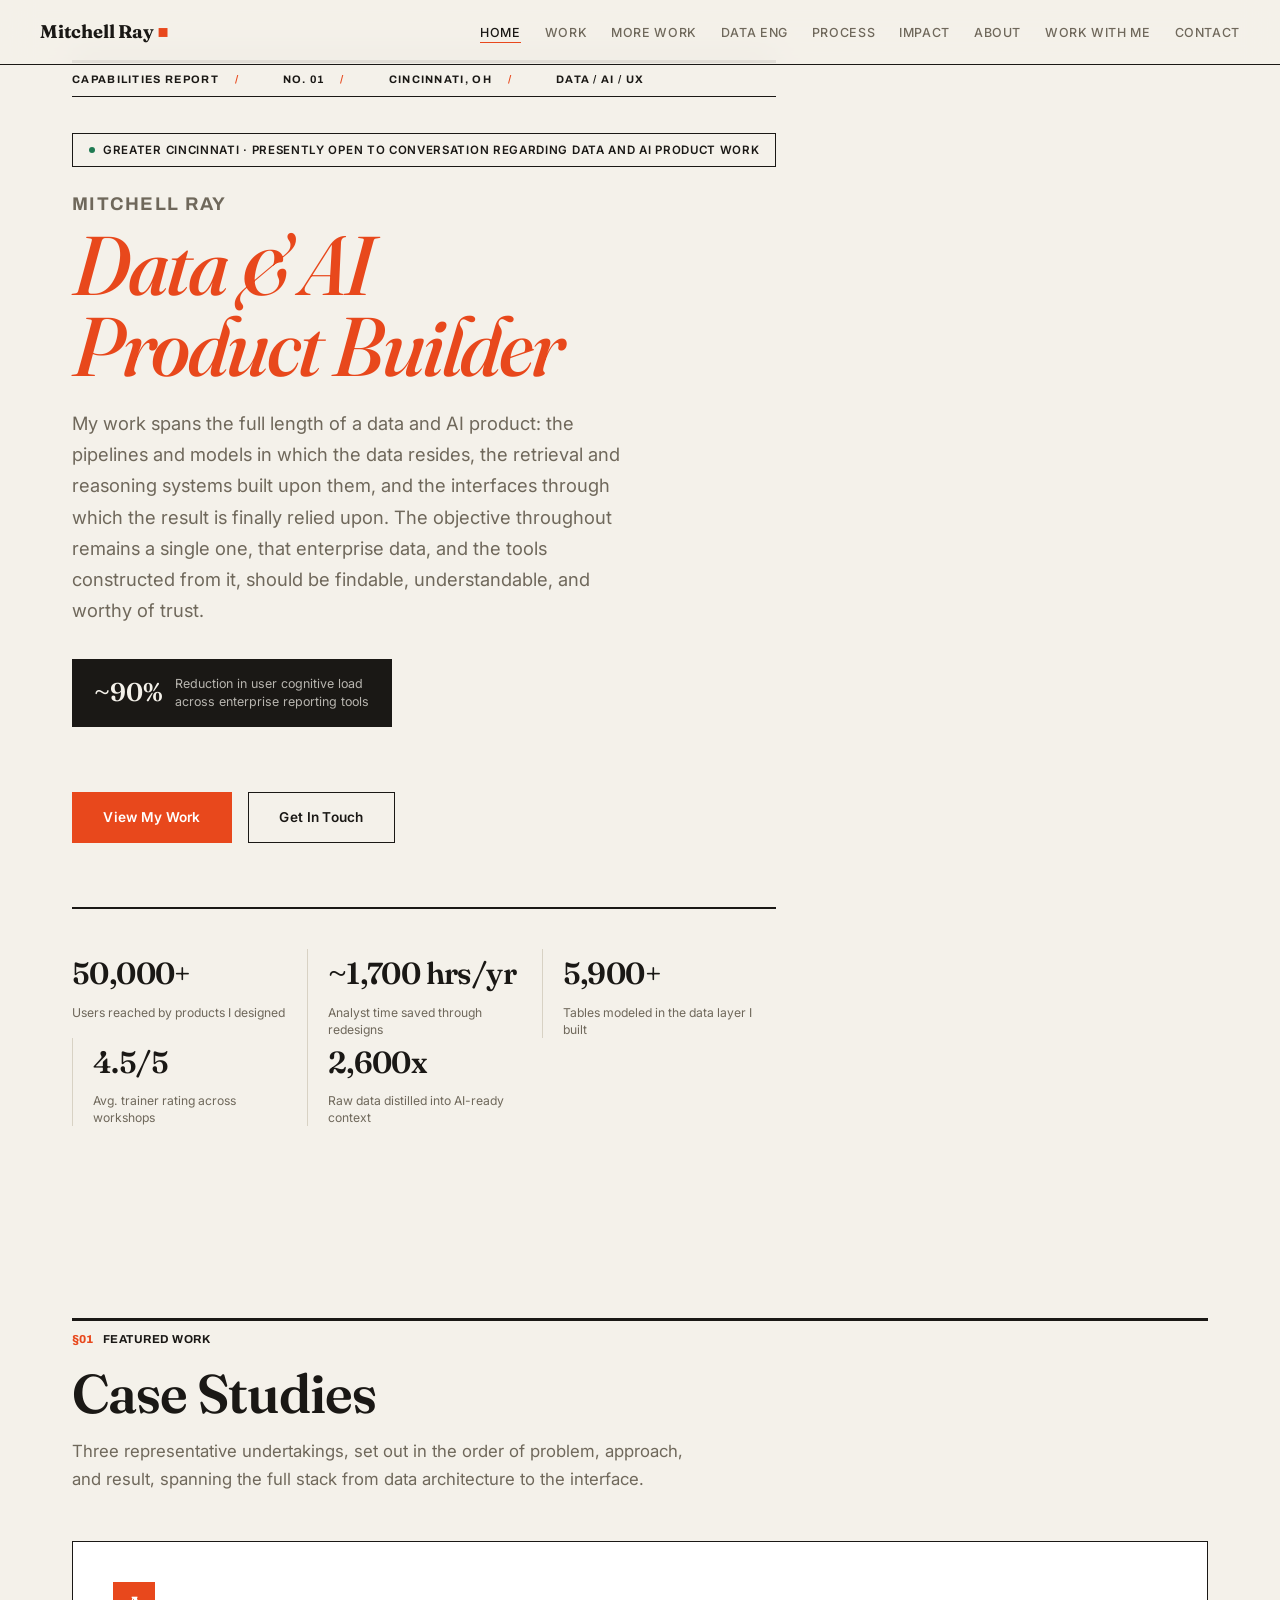
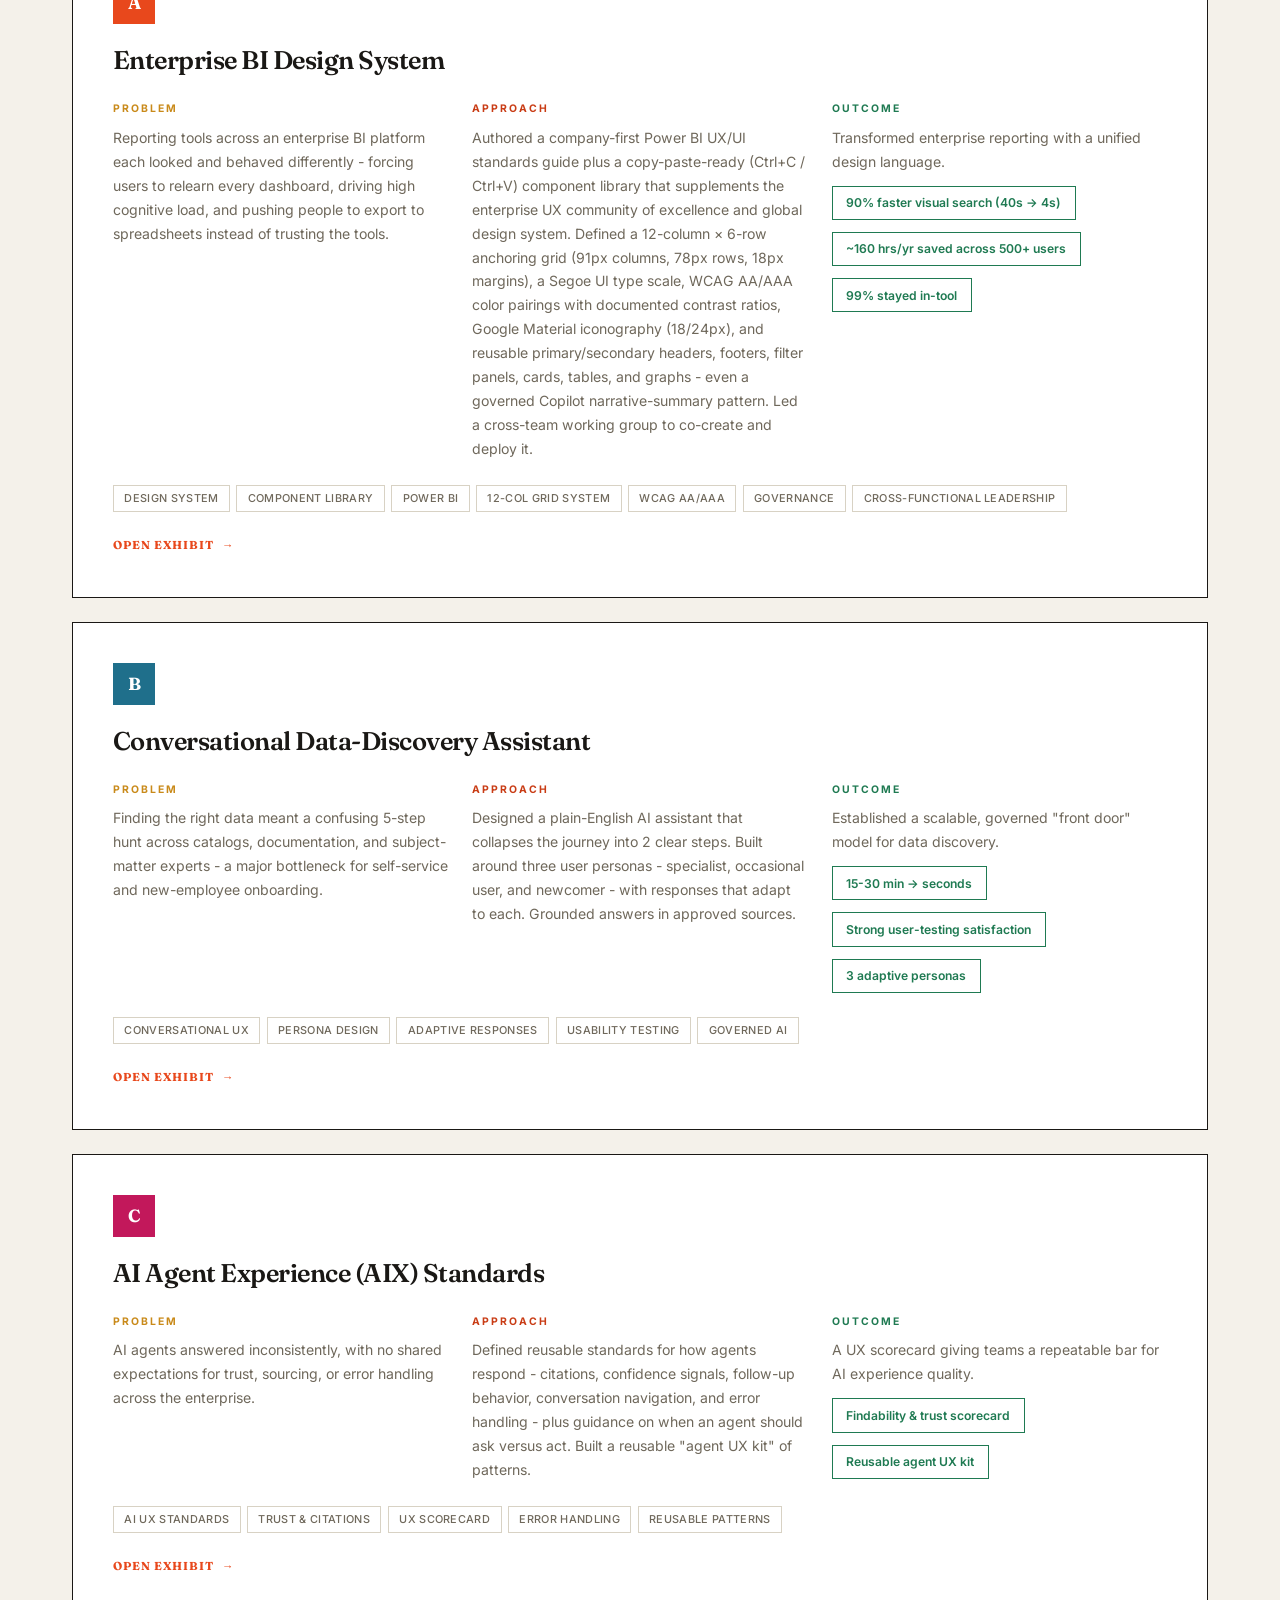
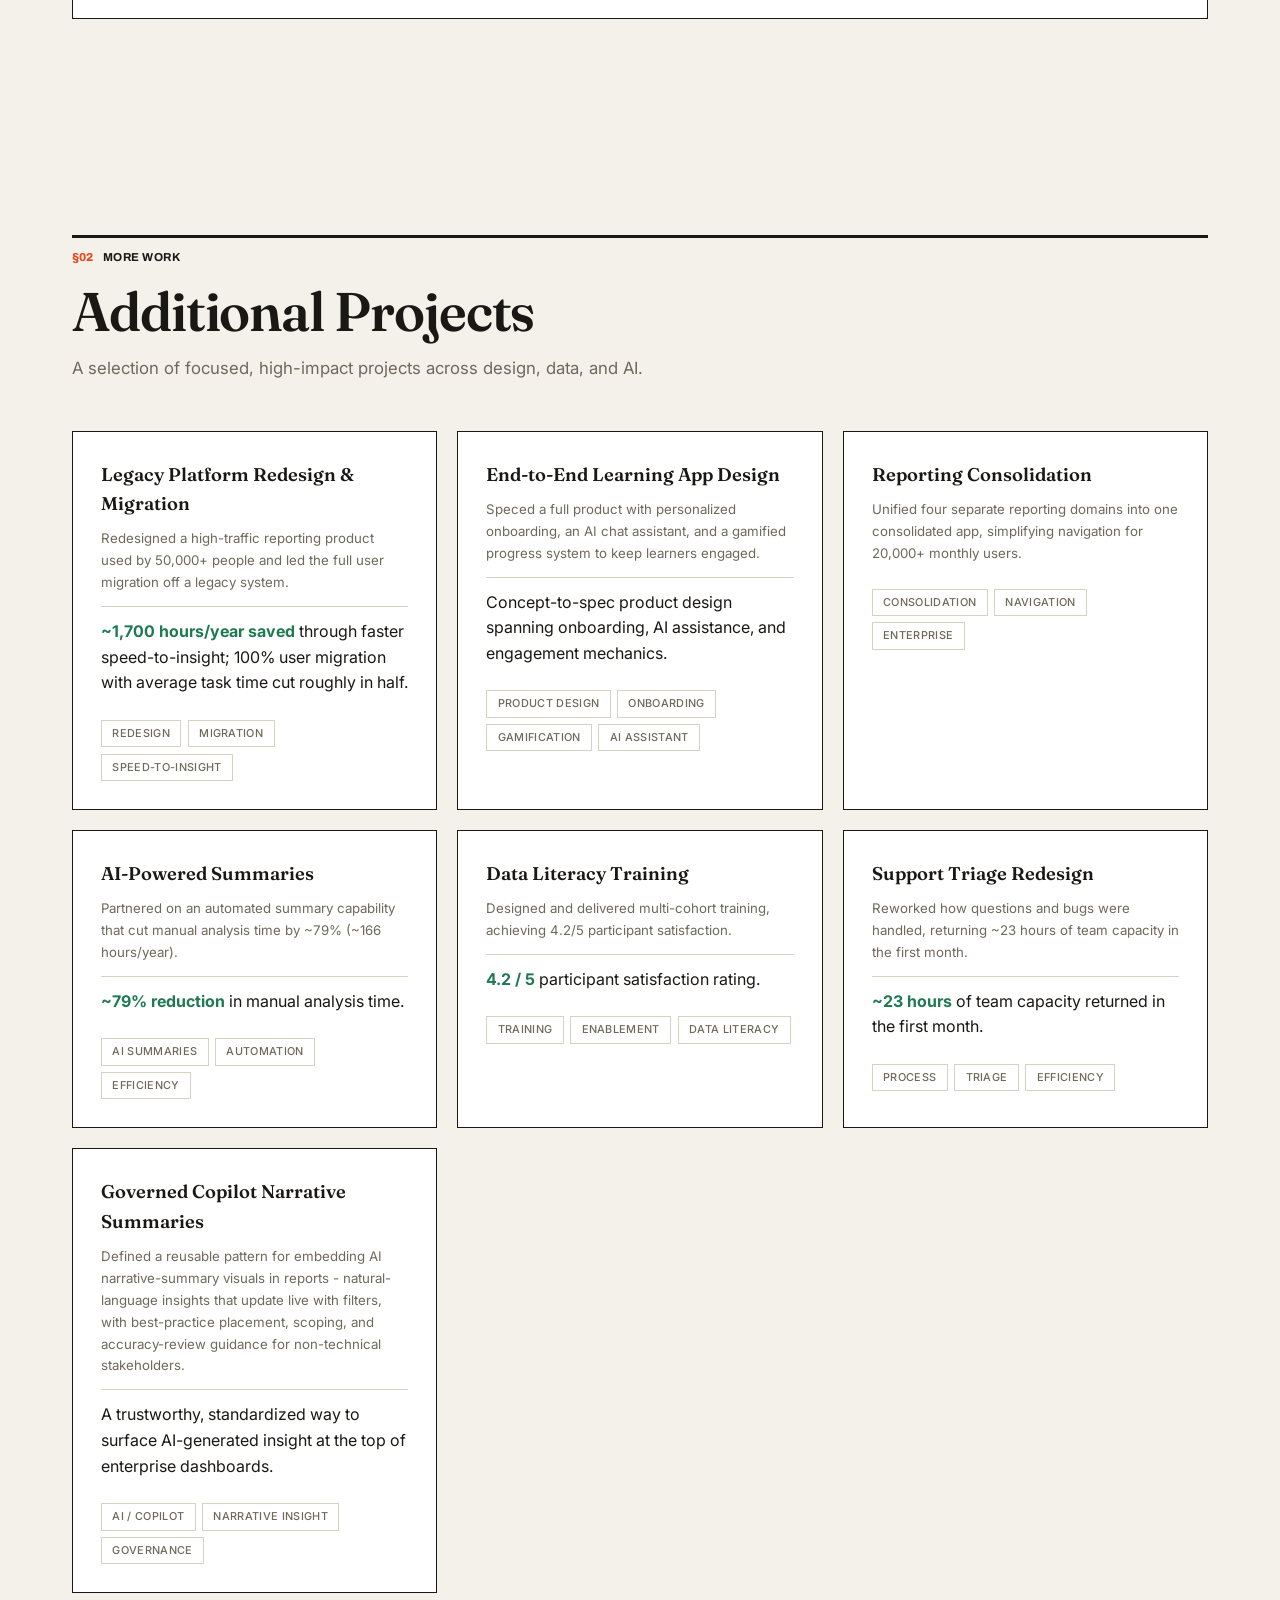
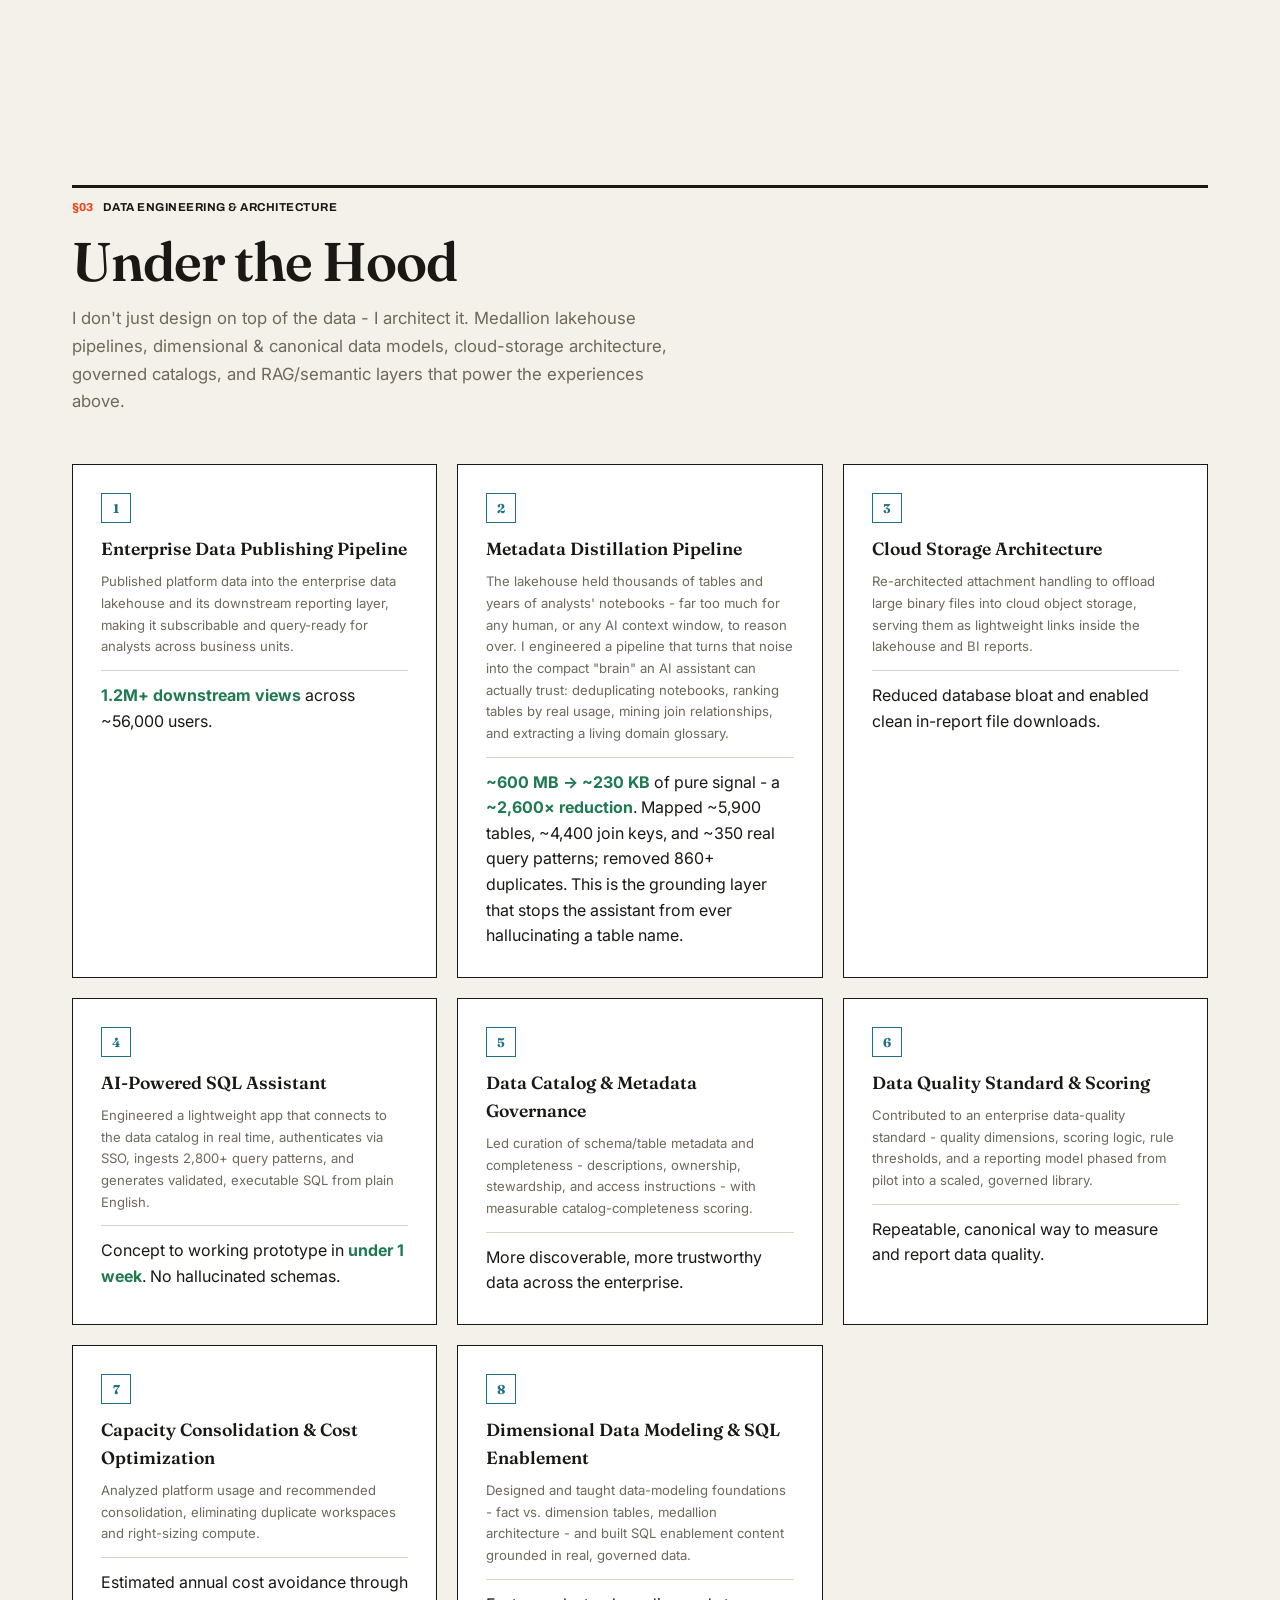
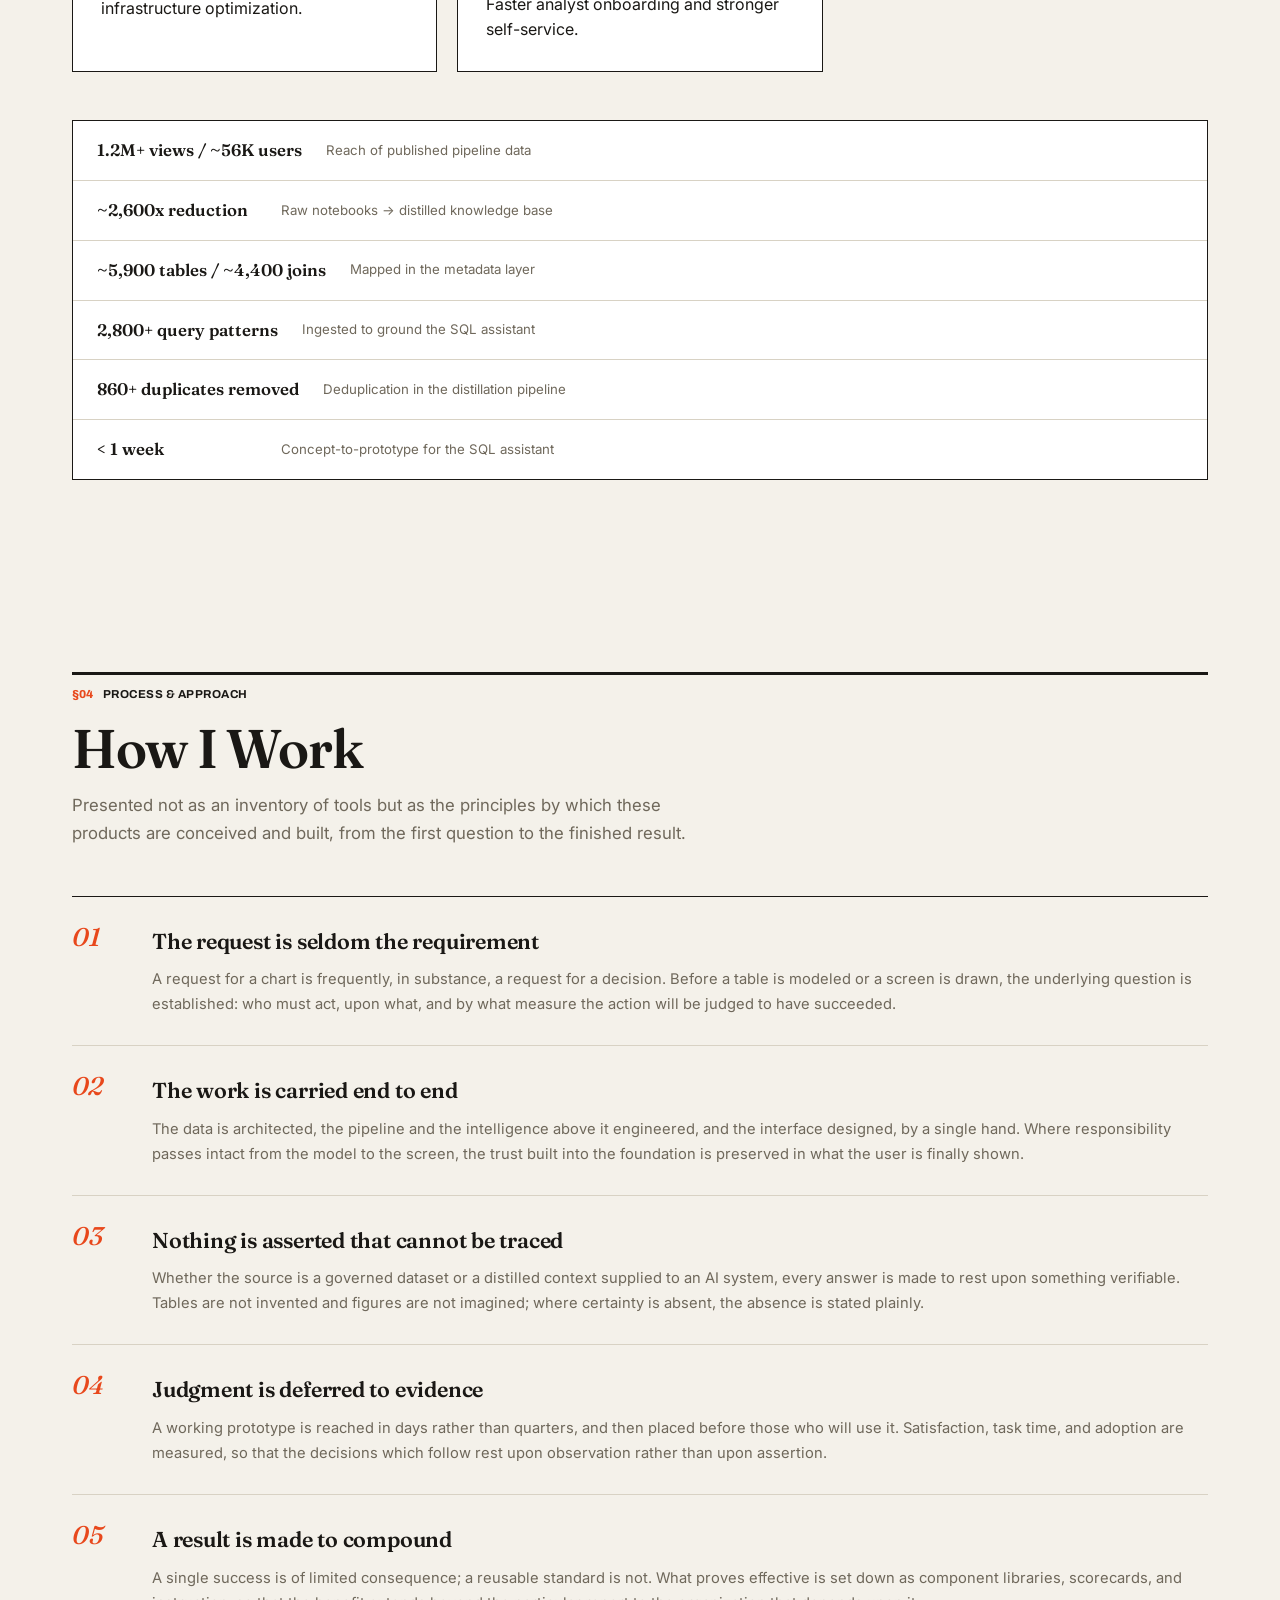
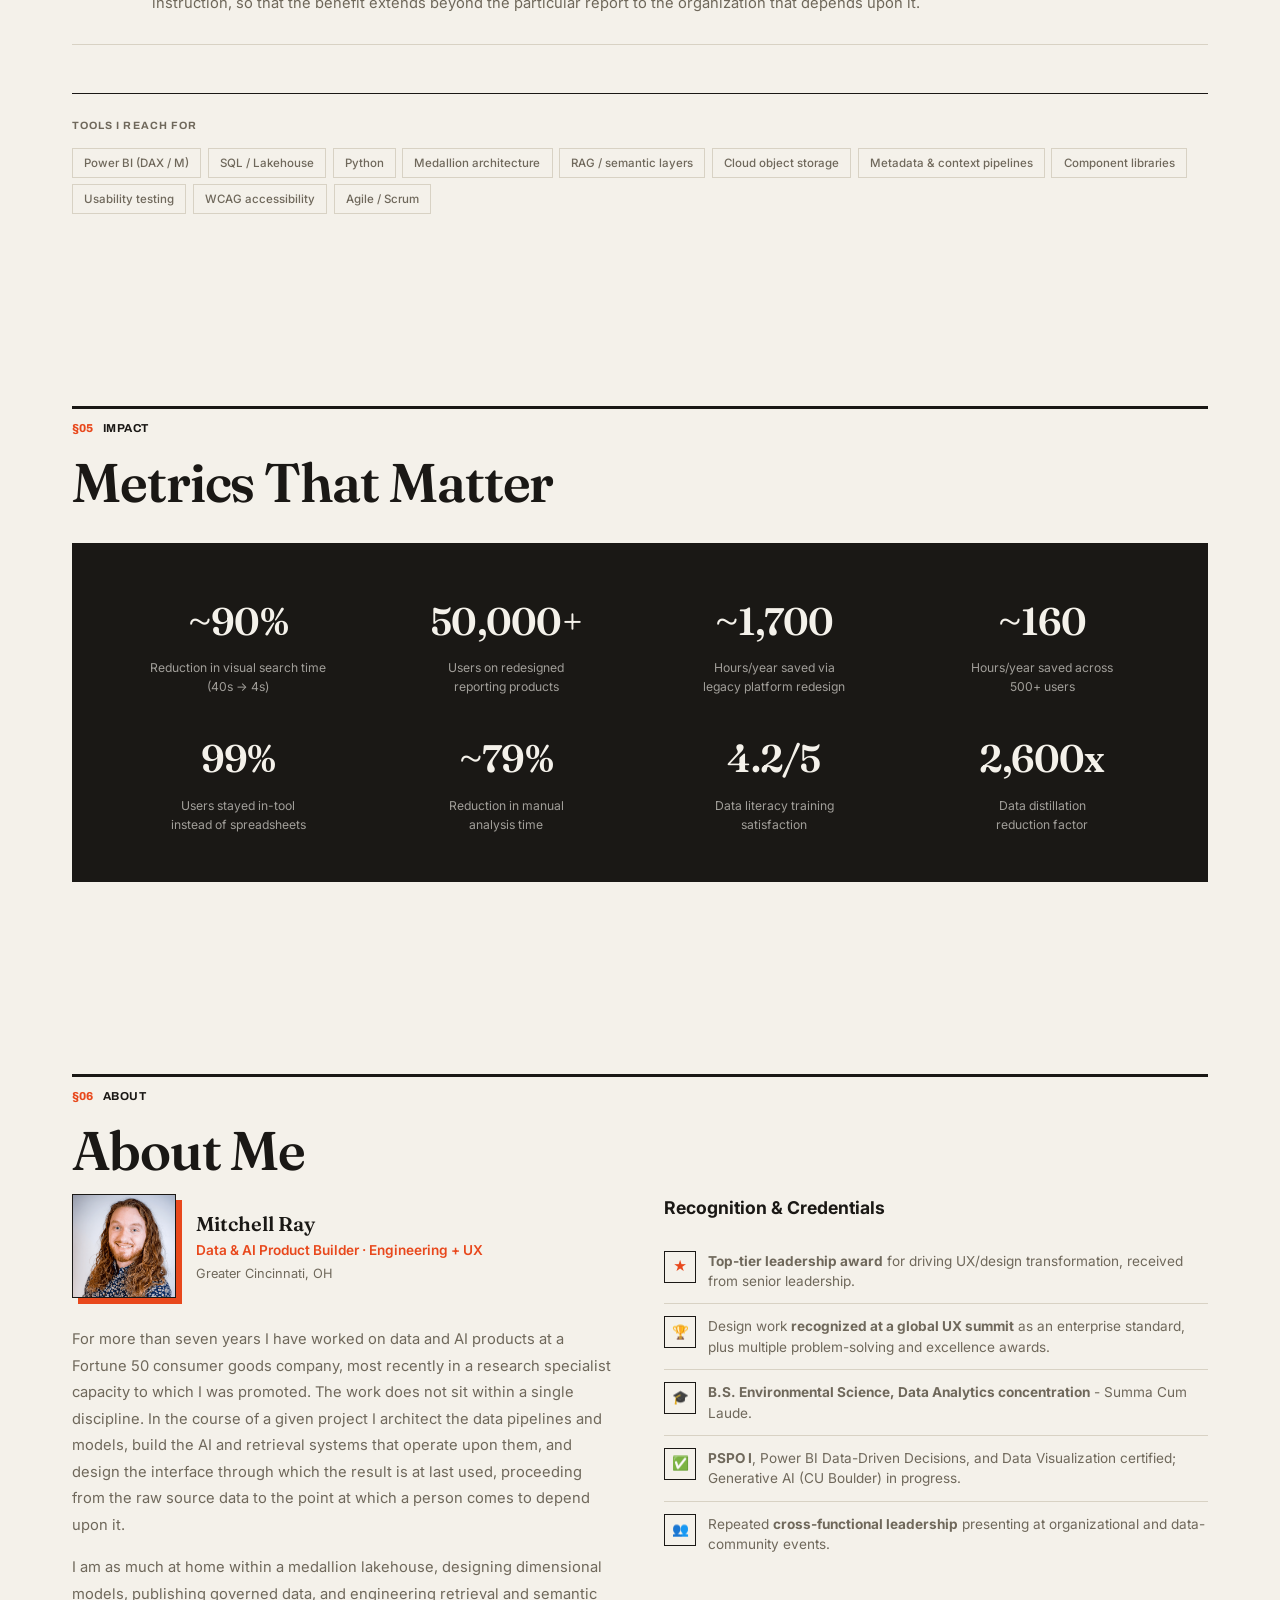
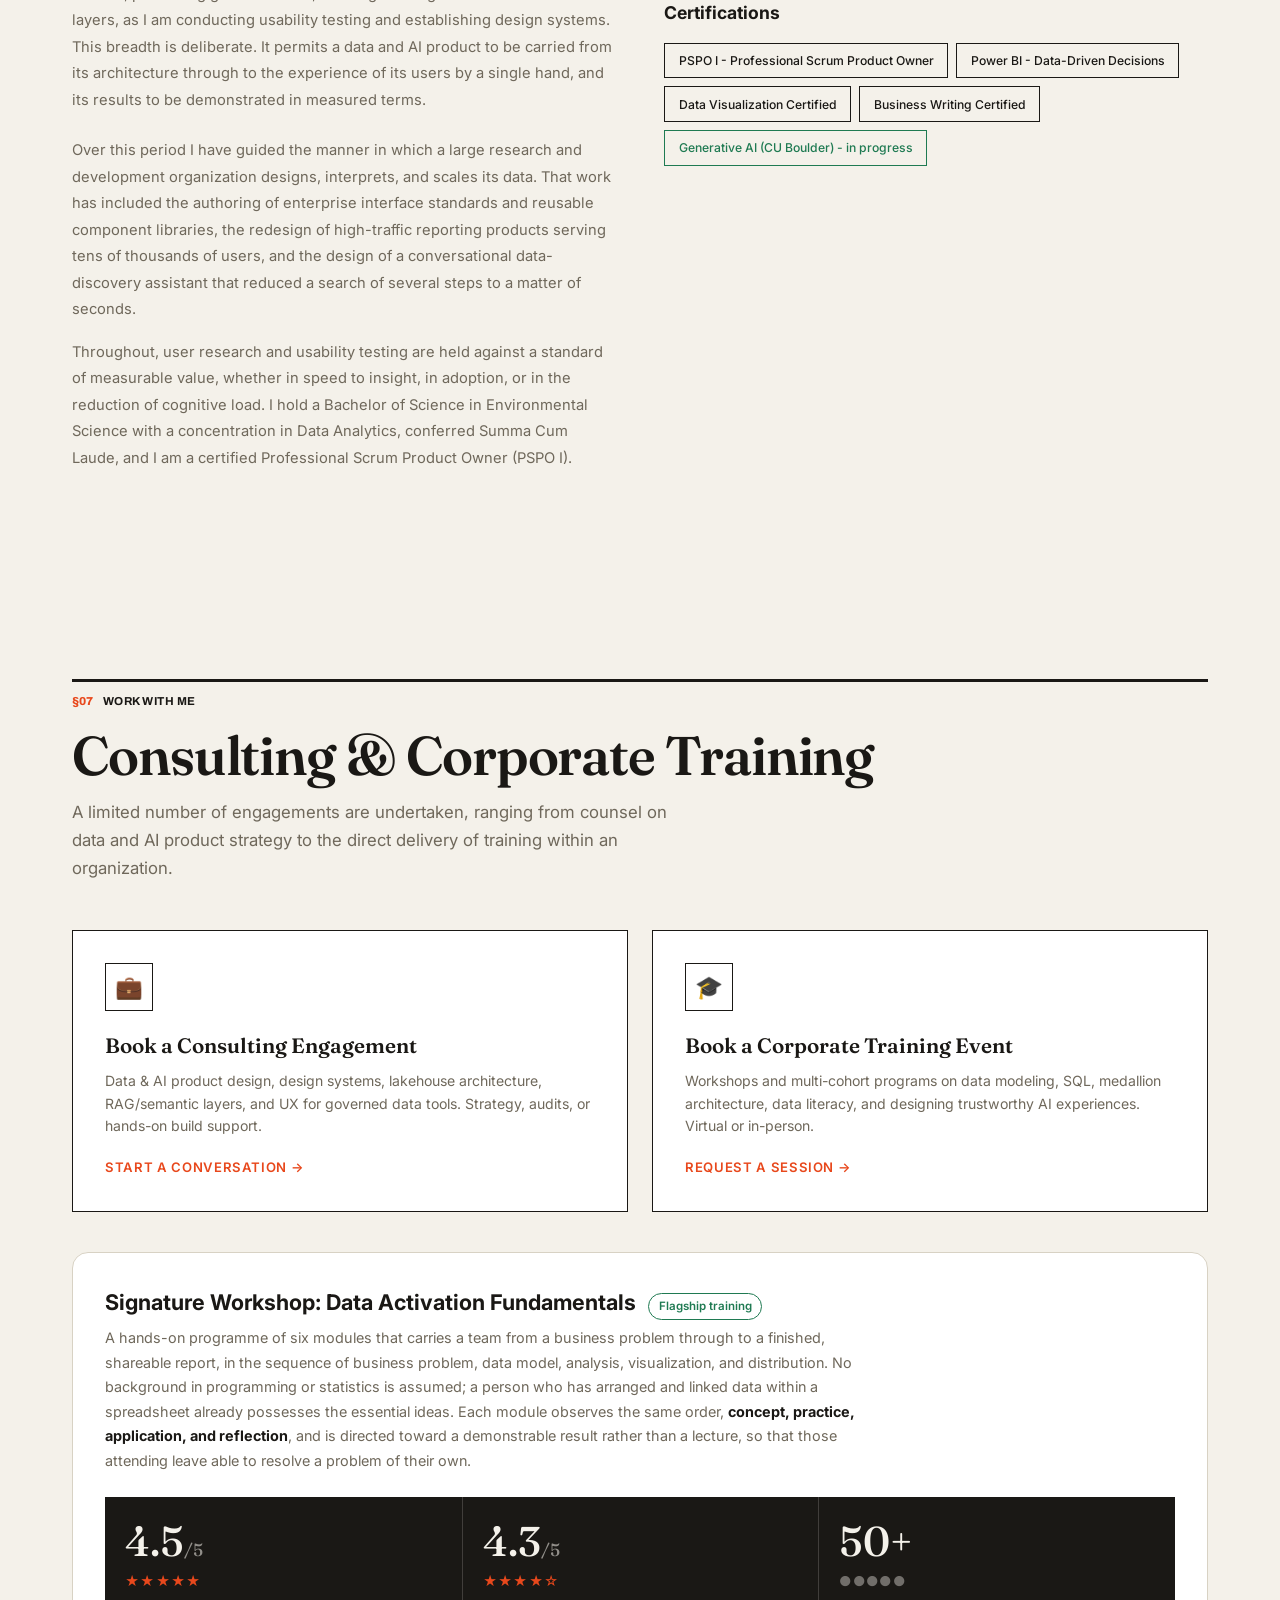
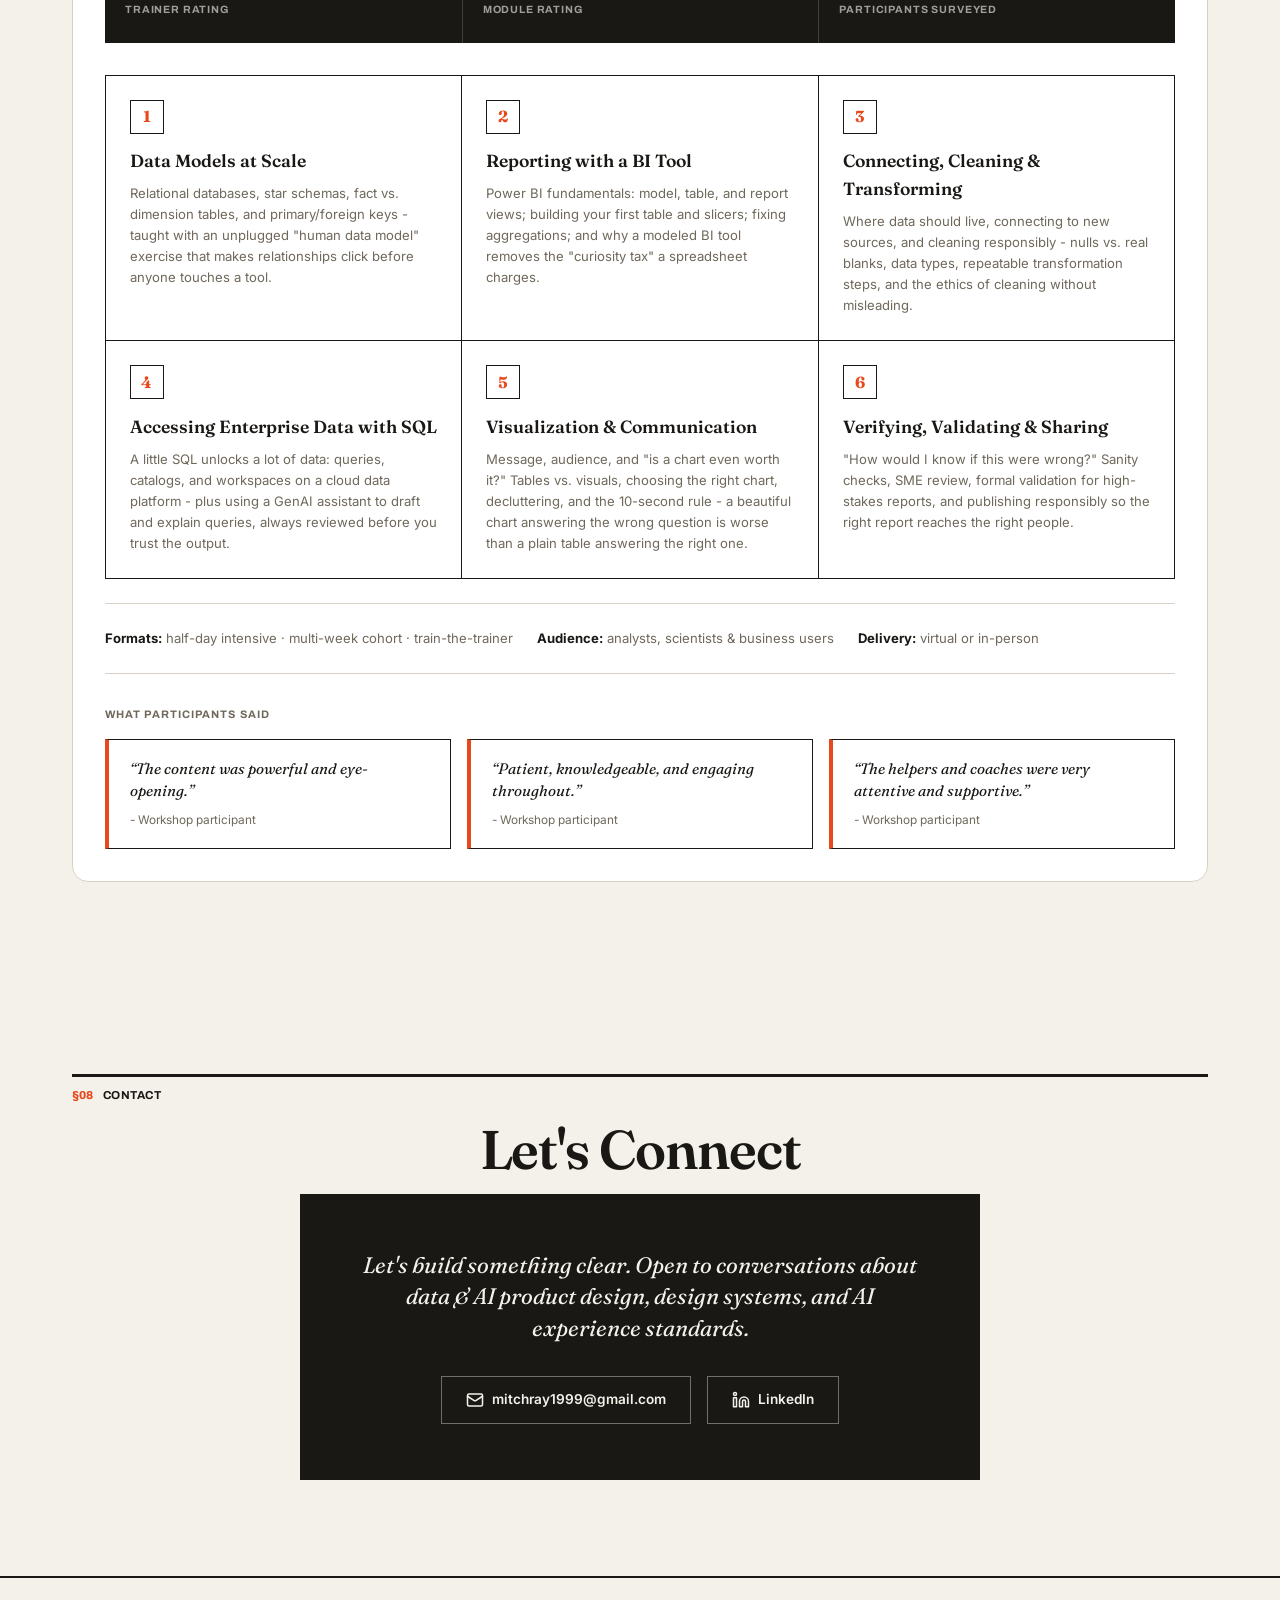
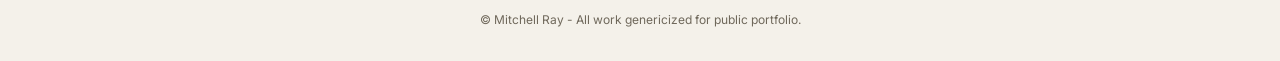
==== commit d146a67a: "Constrain travelers to side gutters only; never overlap readable content" ====
--- a/index.html
+++ b/index.html
@@ -1624,36 +1624,48 @@
             var p = clamp01(window.scrollY / max);
             var W = window.innerWidth, H = window.innerHeight;
 
-            // group centre, as a fraction of the viewport
-            var cx = track(p, [[0,0.82],[0.20,0.72],[0.34,0.17],[0.82,0.15],[1,0.5]]) * W;
-            var cy = track(p, [[0,0.20],[0.20,0.52],[0.34,0.18],[0.82,0.30],[1,0.60]]) * H;
-            var scale = track(p, [[0,1],[0.20,1],[0.34,1],[0.82,0.34],[0.9,0.34],[1,1]]);
-            var sep = track(p, [[0,150],[0.20,0]]);
-            var rot = track(p, [[0,0],[0.34,30],[0.82,700],[1,720]]);
-            var fp = ease(seg(p, 0.84, 1));           // frame progress
-            var ringOpa = 1 - ease(seg(p, 0.80, 0.9)); // ring fades before the frame forms
-
-            // sizes
-            var ringSize = 300 * scale;
-            var sqBase = 170 * scale;
-            var sqW = lerp(sqBase, Math.min(W*0.86, 780), fp);
-            var sqH = lerp(sqBase, Math.min(H*0.60, 460), fp);
-            var sqExtra = lerp(45, 0, fp);            // diamond -> axis-aligned frame
-
-            // offsets that collapse to overlap
-            var rX = cx - sep*0.35, rY = cy - sep*0.55;
-            var sX = cx + sep*0.35, sY = cy + sep*0.55;
-
+            // Content column is max 1200px, centred. Shapes live ONLY in the
+            // side gutters, never over readable content.
+            var content = Math.min(1200, W - 48);
+            var gutter = (W - content) / 2;          // px available on each side
+            var pad = 20;
+            var box = gutter - pad * 2;              // largest a shape may be
+
+            // If the gutters are too narrow to hold a shape clear of the text,
+            // hide the travelers entirely rather than overlap anything.
+            if (box < 70) {
+                ring.style.opacity = 0;
+                square.style.opacity = 0;
+                return;
+            }
+
+            var leftX = gutter / 2;                  // centre of the left gutter
+            var rightX = W - gutter / 2;             // centre of the right gutter
+
+            var rot = track(p, [[0,0],[0.5,180],[1,540]]);
+            // ring travels down the RIGHT gutter, drifting to the left gutter late
+            var ringSide = track(p, [[0,1],[0.55,1],[0.72,0]]);  // 1=right, 0=left
+            var ringX = lerp(leftX, rightX, ringSide);
+            var ringY = track(p, [[0,0.18],[0.5,0.5],[1,0.7]]) * H;
+            // square travels down the LEFT gutter, drifting to the right late
+            var sqSide = track(p, [[0,0],[0.55,0],[0.72,1]]);
+            var sqX = lerp(leftX, rightX, sqSide);
+            var sqY = track(p, [[0,0.5],[0.5,0.22],[1,0.42]]) * H;
+
+            var ringSize = Math.min(box, 200);
+            var sqSize = Math.min(box, 150);
+
+            ring.style.opacity = 0.92;
             ring.style.width = ringSize+'px';
             ring.style.height = ringSize+'px';
-            ring.style.opacity = ringOpa;
-            ring.style.transform = 'translate('+rX+'px,'+rY+'px) translate(-50%,-50%) rotate('+rot+'deg)';
-
-            square.style.width = sqW+'px';
-            square.style.height = sqH+'px';
-            square.style.transform = 'translate('+sX+'px,'+sY+'px) translate(-50%,-50%) rotate('+(rot+sqExtra)+'deg)';
-
-            wrap.classList.toggle('frame', fp > 0.5);
+            ring.style.transform = 'translate('+ringX+'px,'+ringY+'px) translate(-50%,-50%) rotate('+rot+'deg)';
+
+            square.style.opacity = 1;
+            square.style.width = sqSize+'px';
+            square.style.height = sqSize+'px';
+            square.style.transform = 'translate('+sqX+'px,'+sqY+'px) translate(-50%,-50%) rotate('+(rot+45)+'deg)';
+
+            wrap.classList.remove('frame');
         }
         function onScroll(){ if (!ticking){ ticking = true; requestAnimationFrame(render); } }
         window.addEventListener('scroll', onScroll, { passive:true });
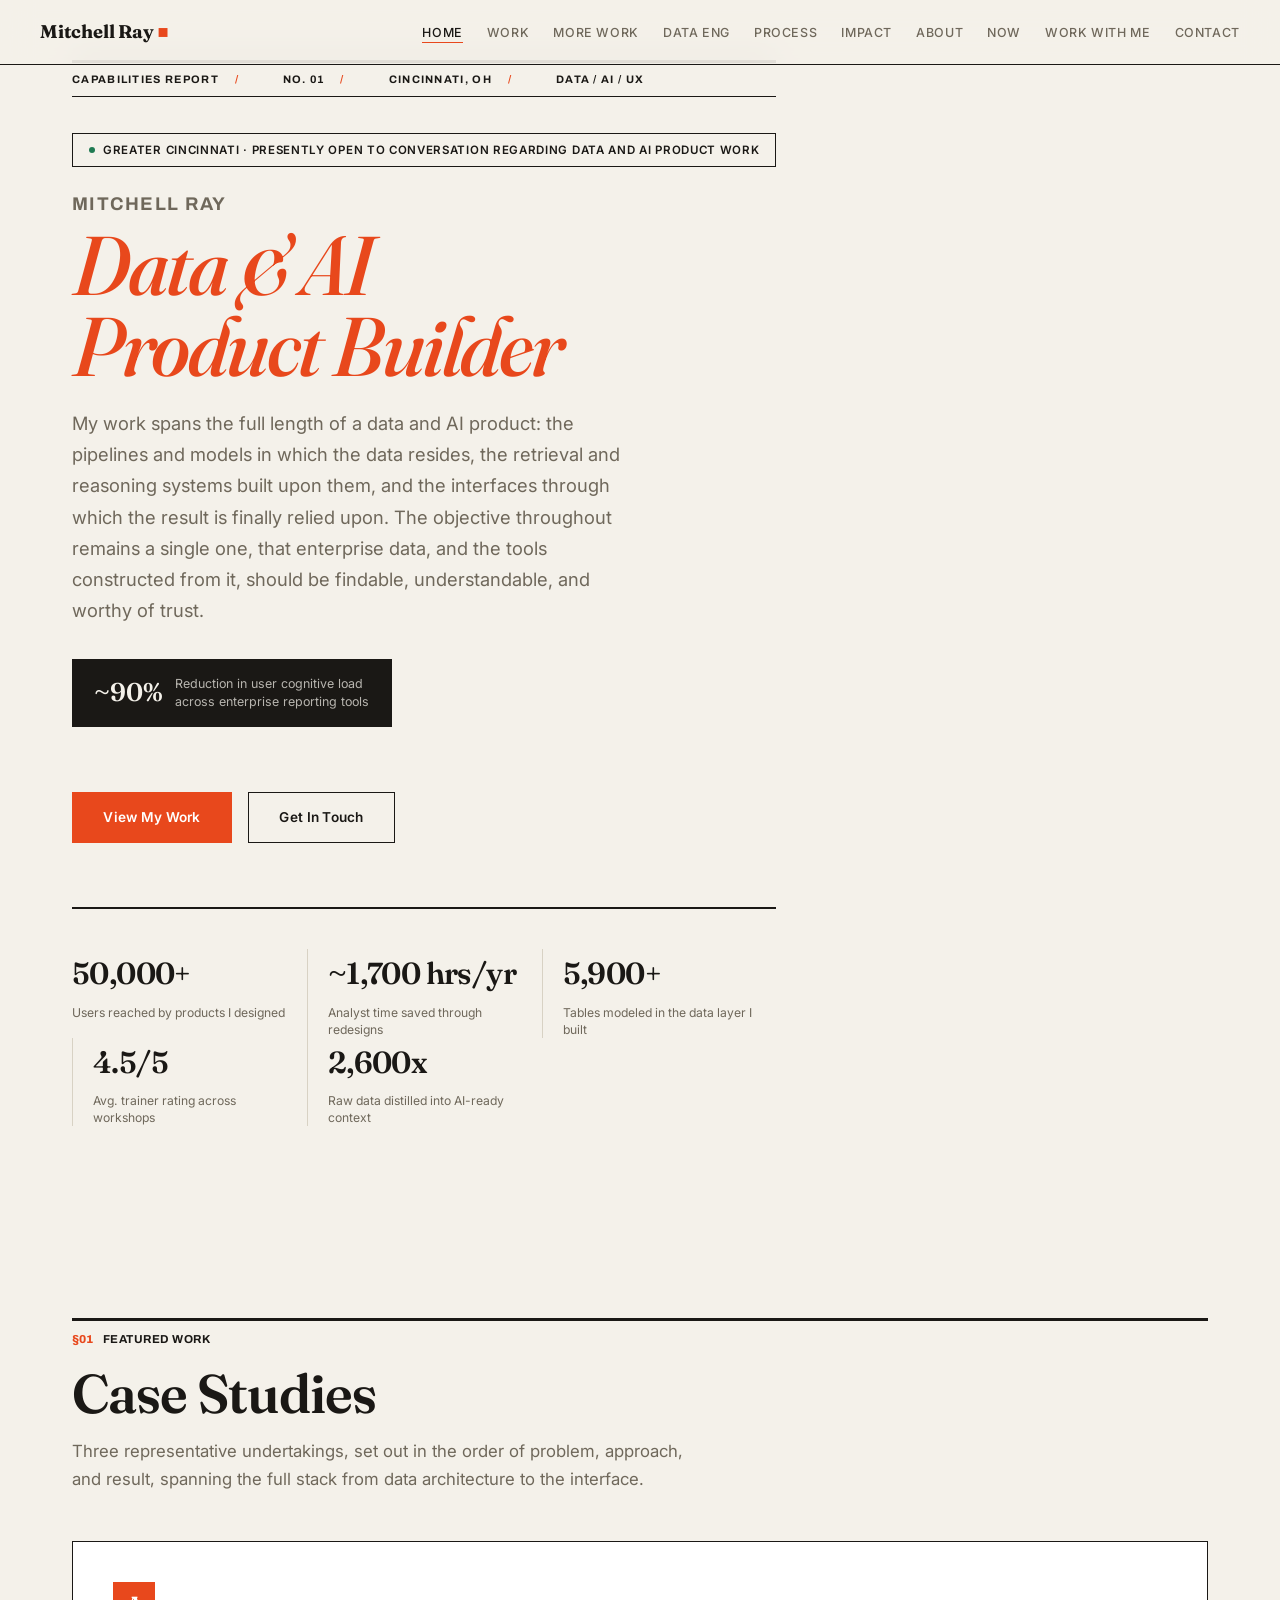
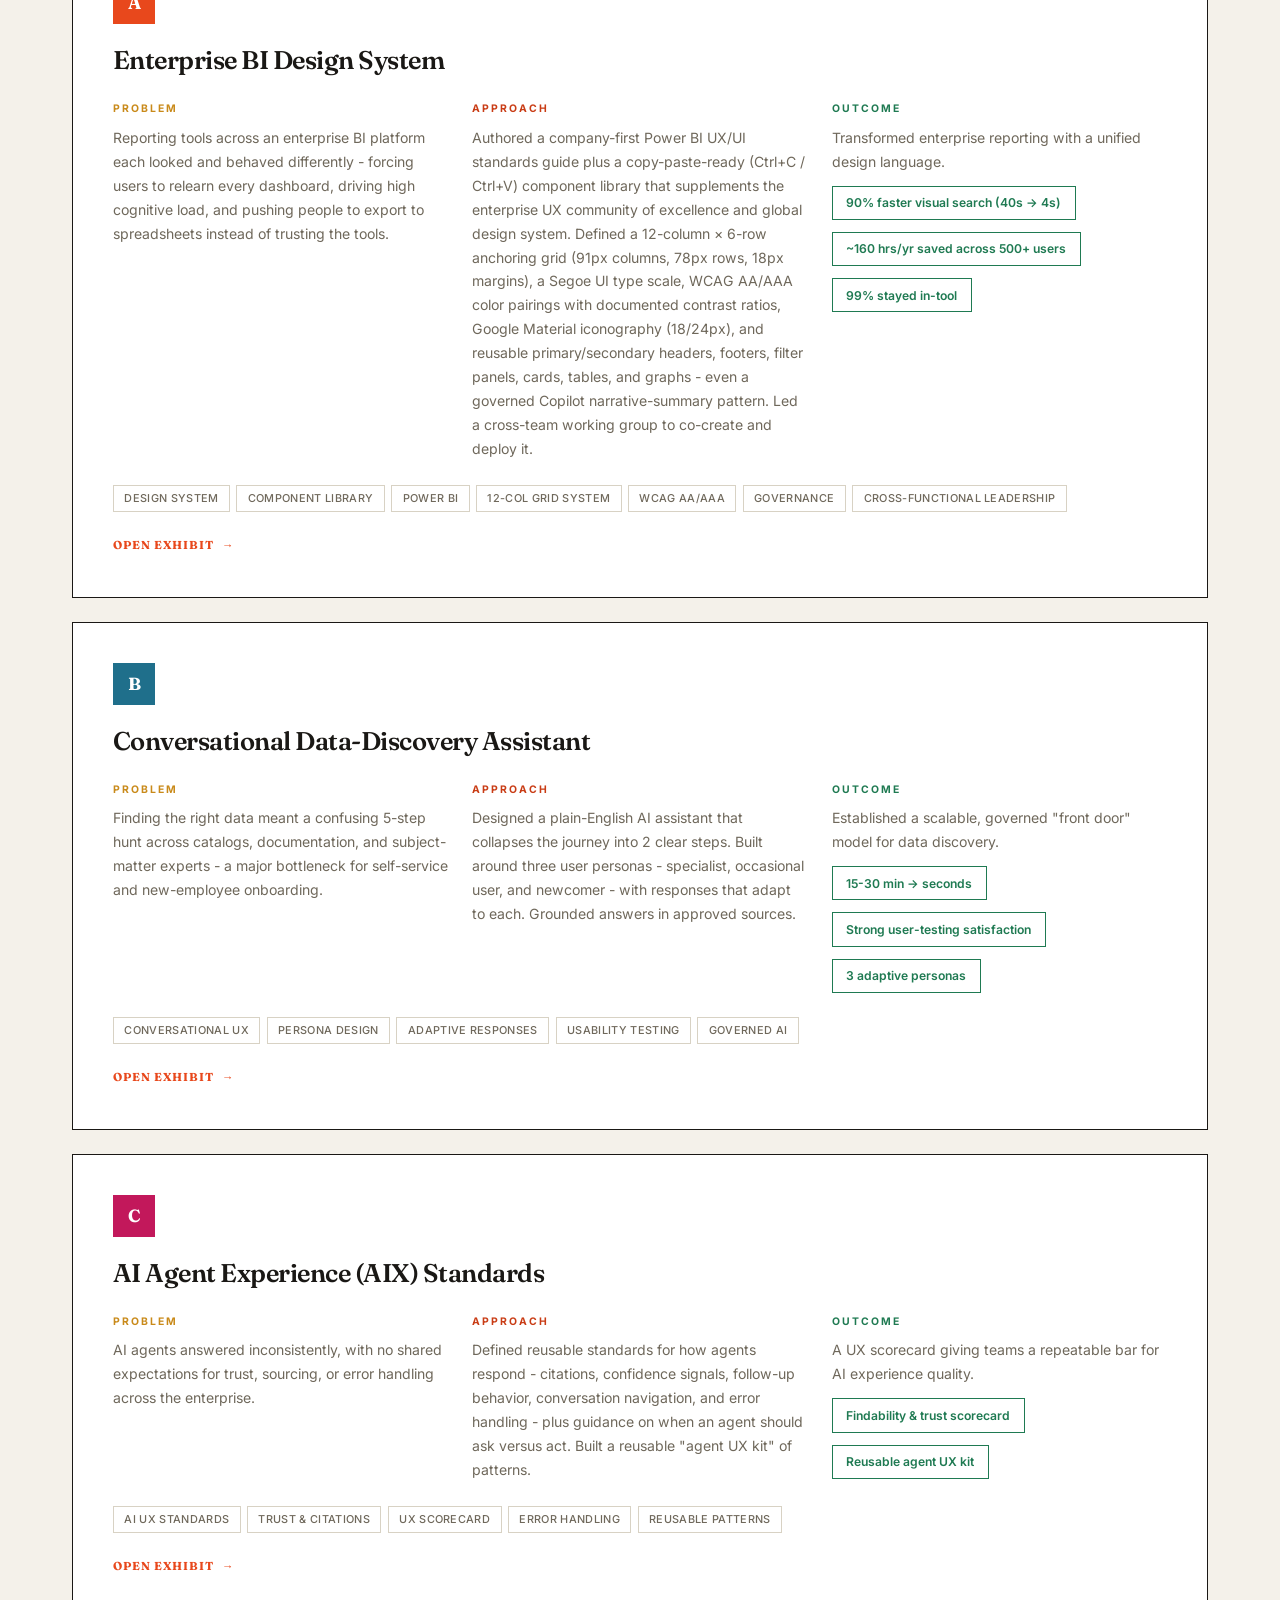
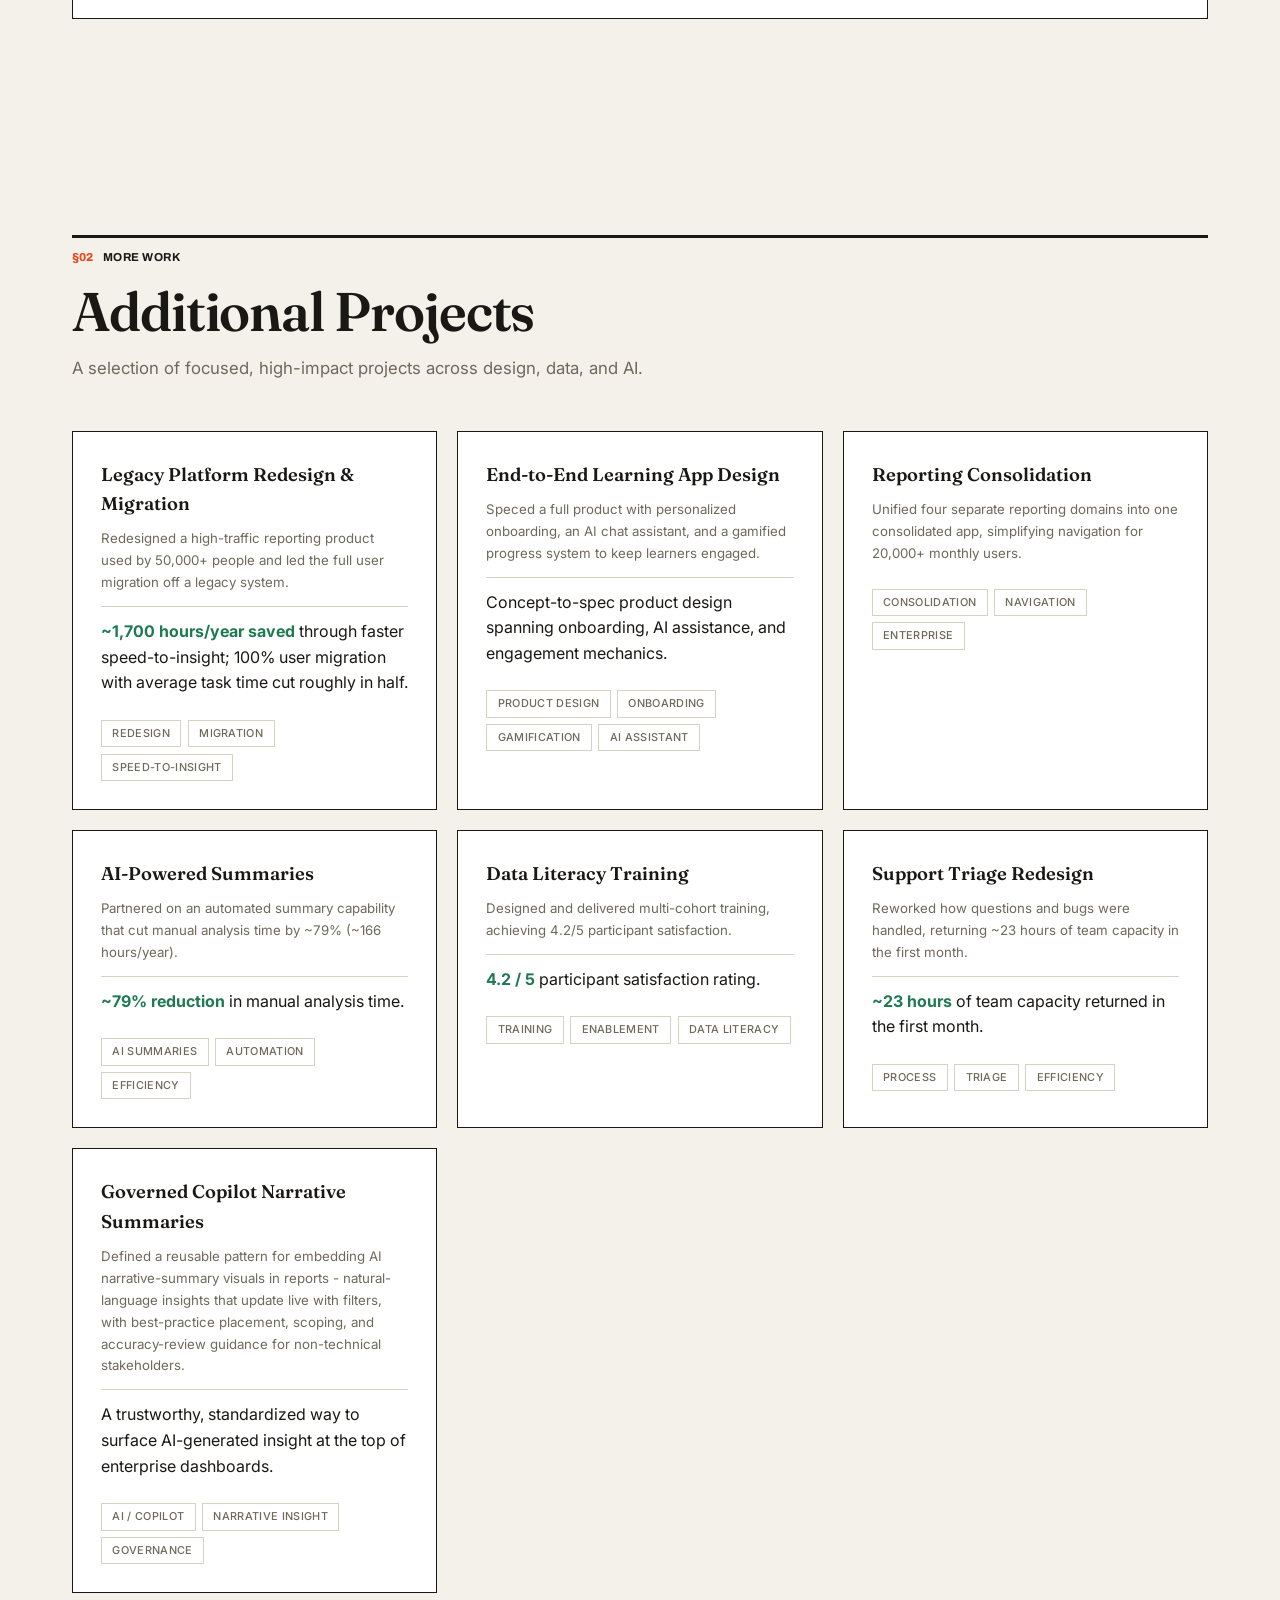
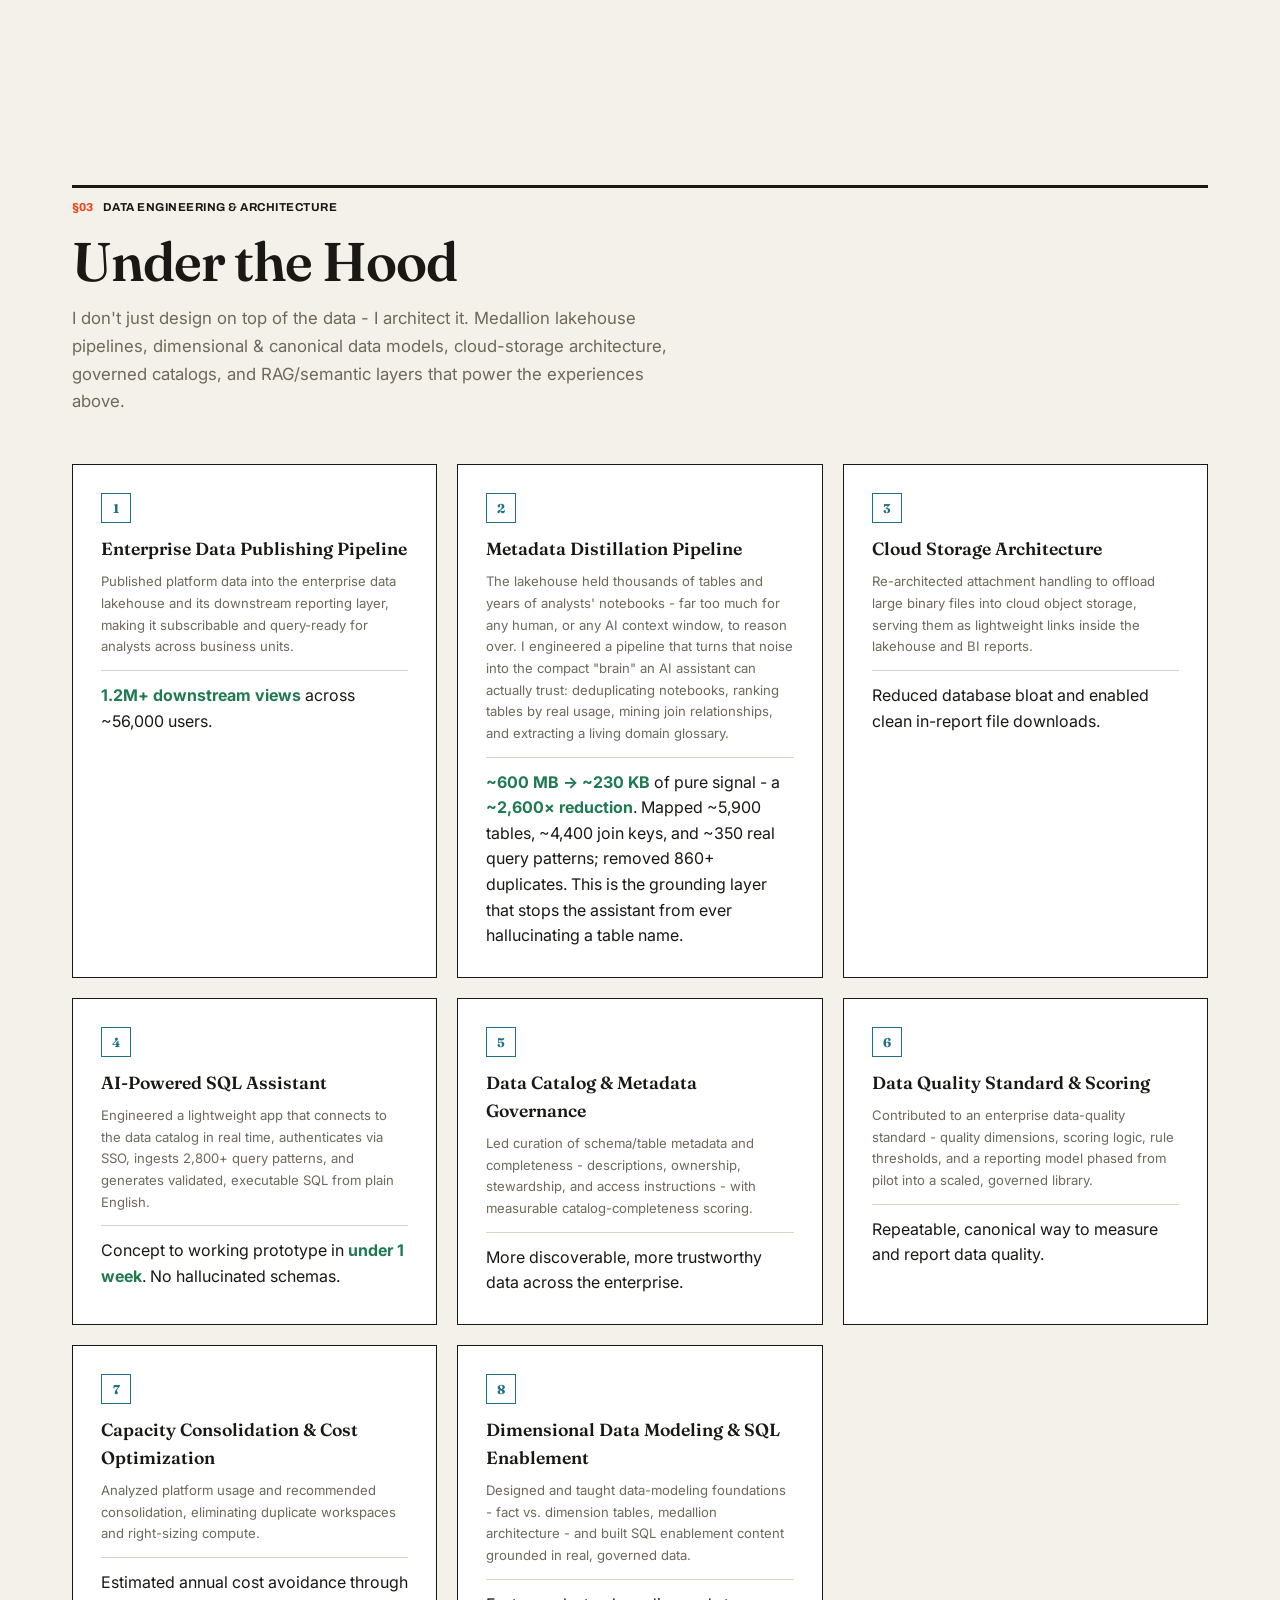
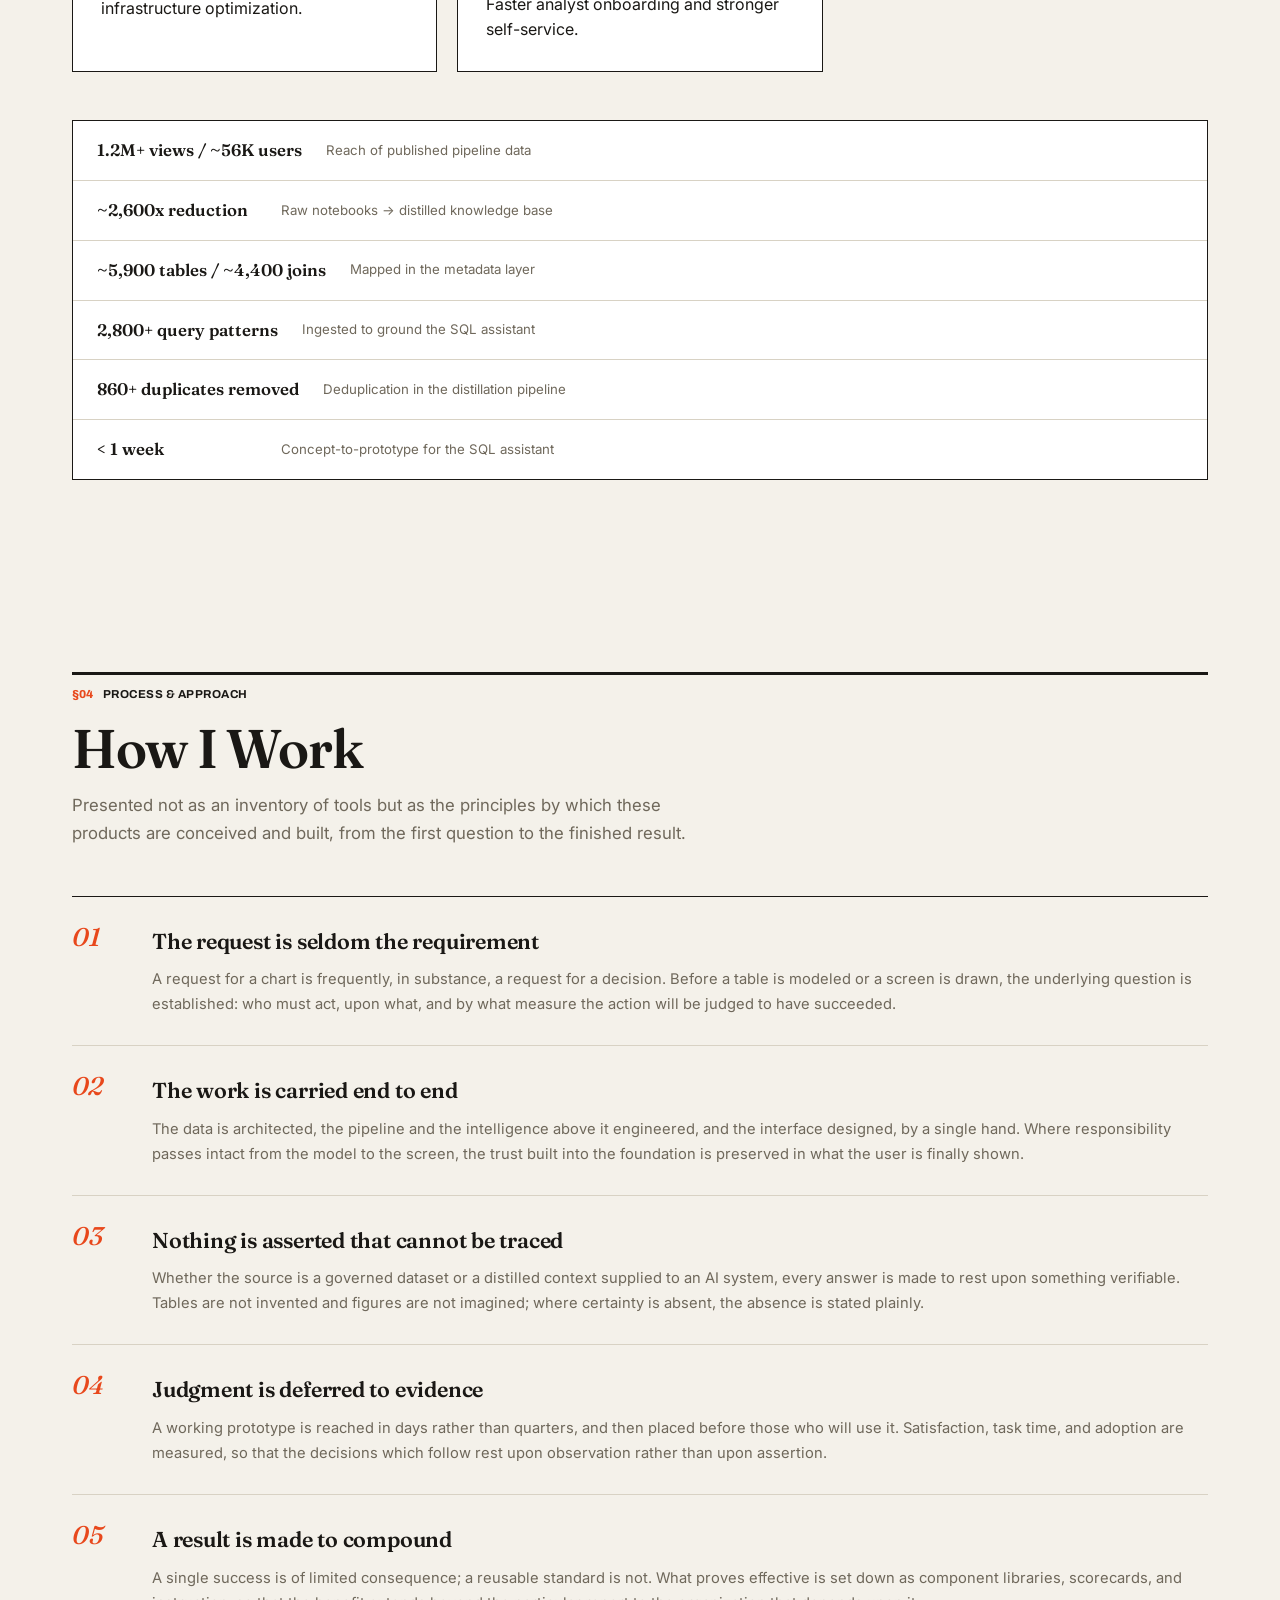
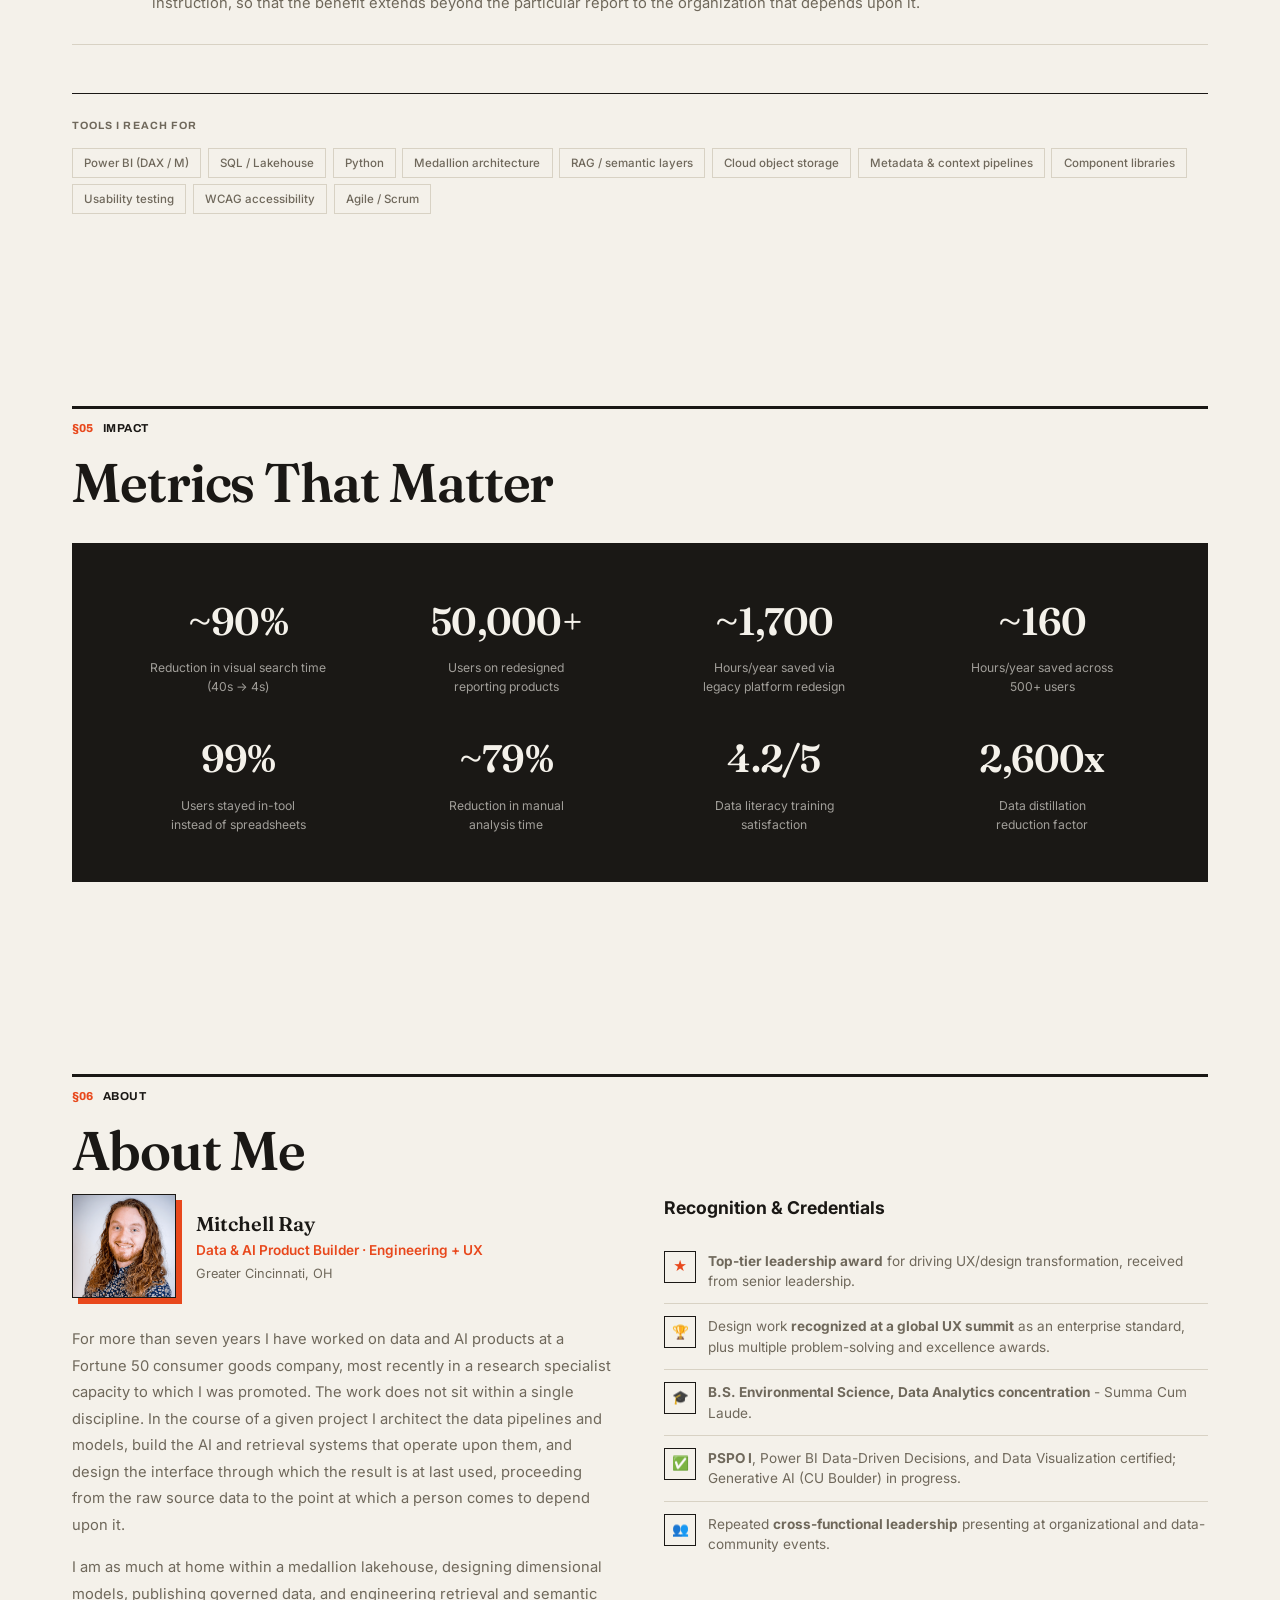
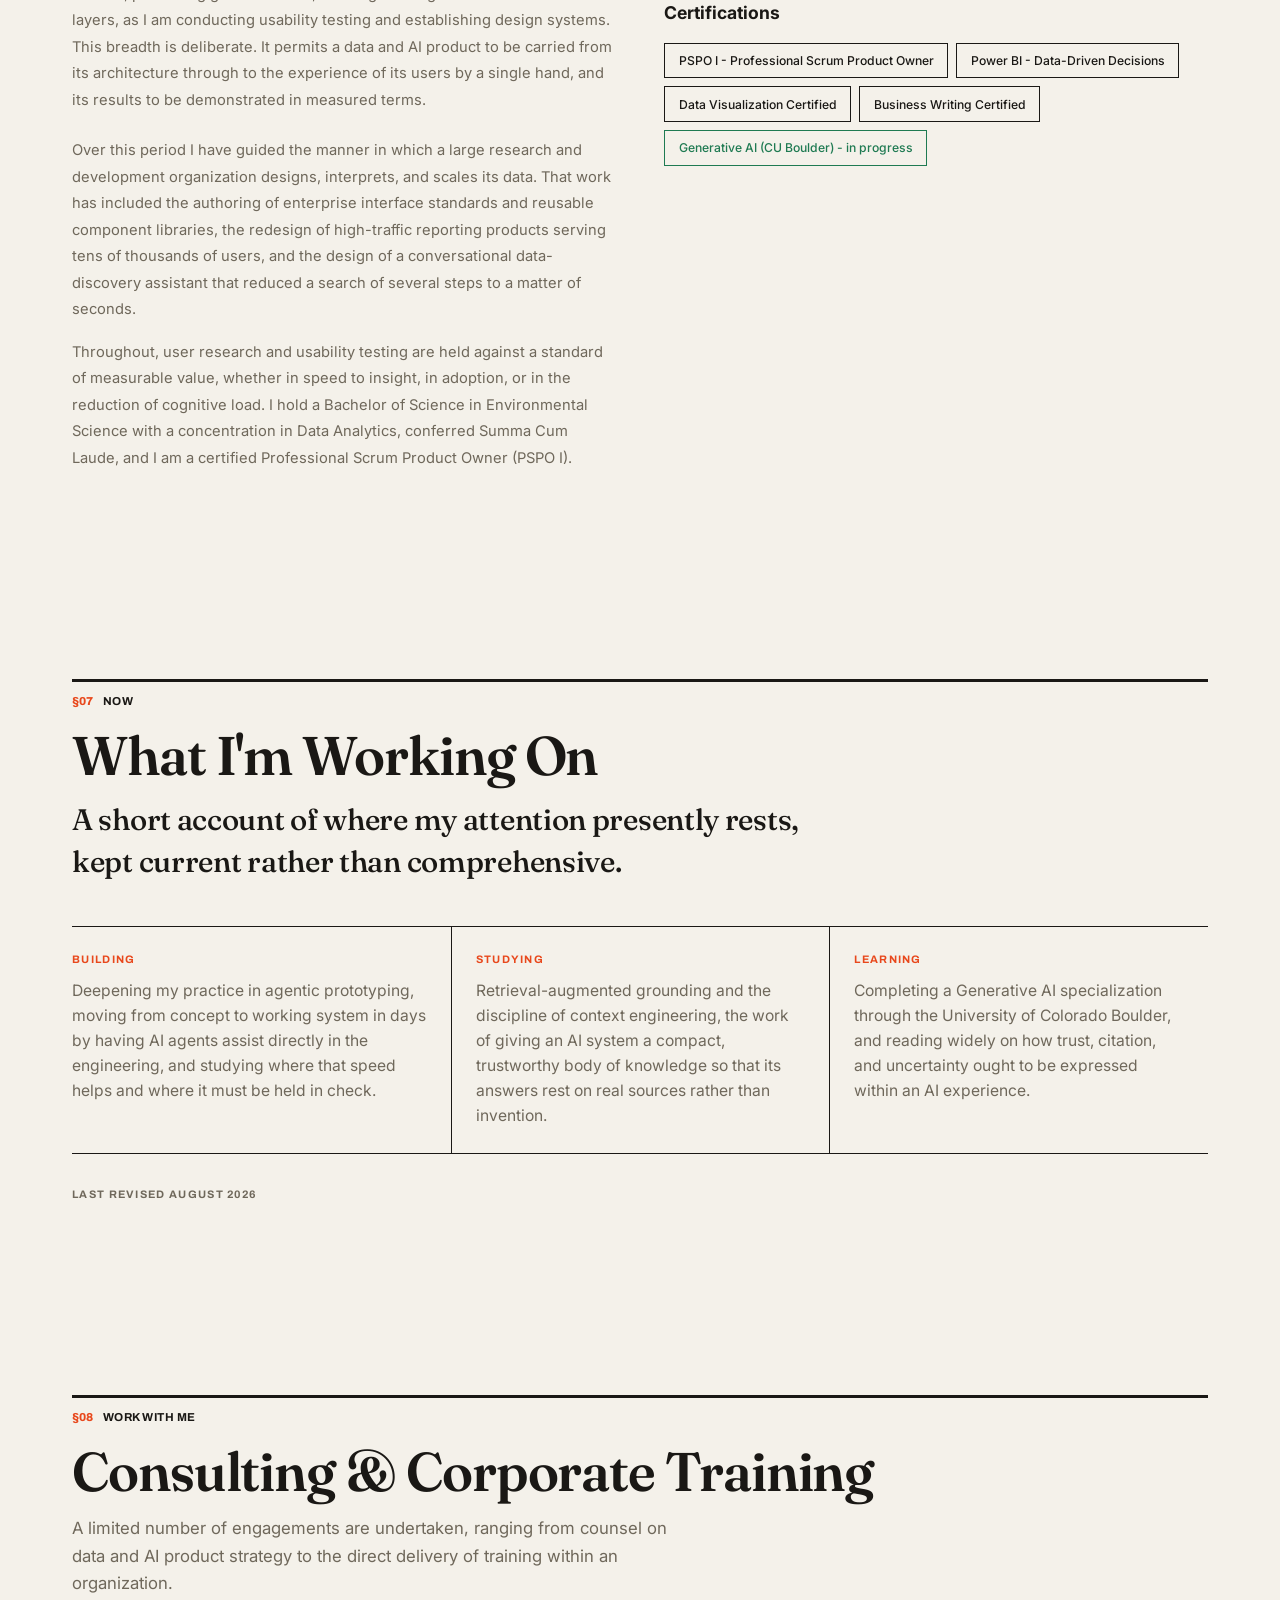
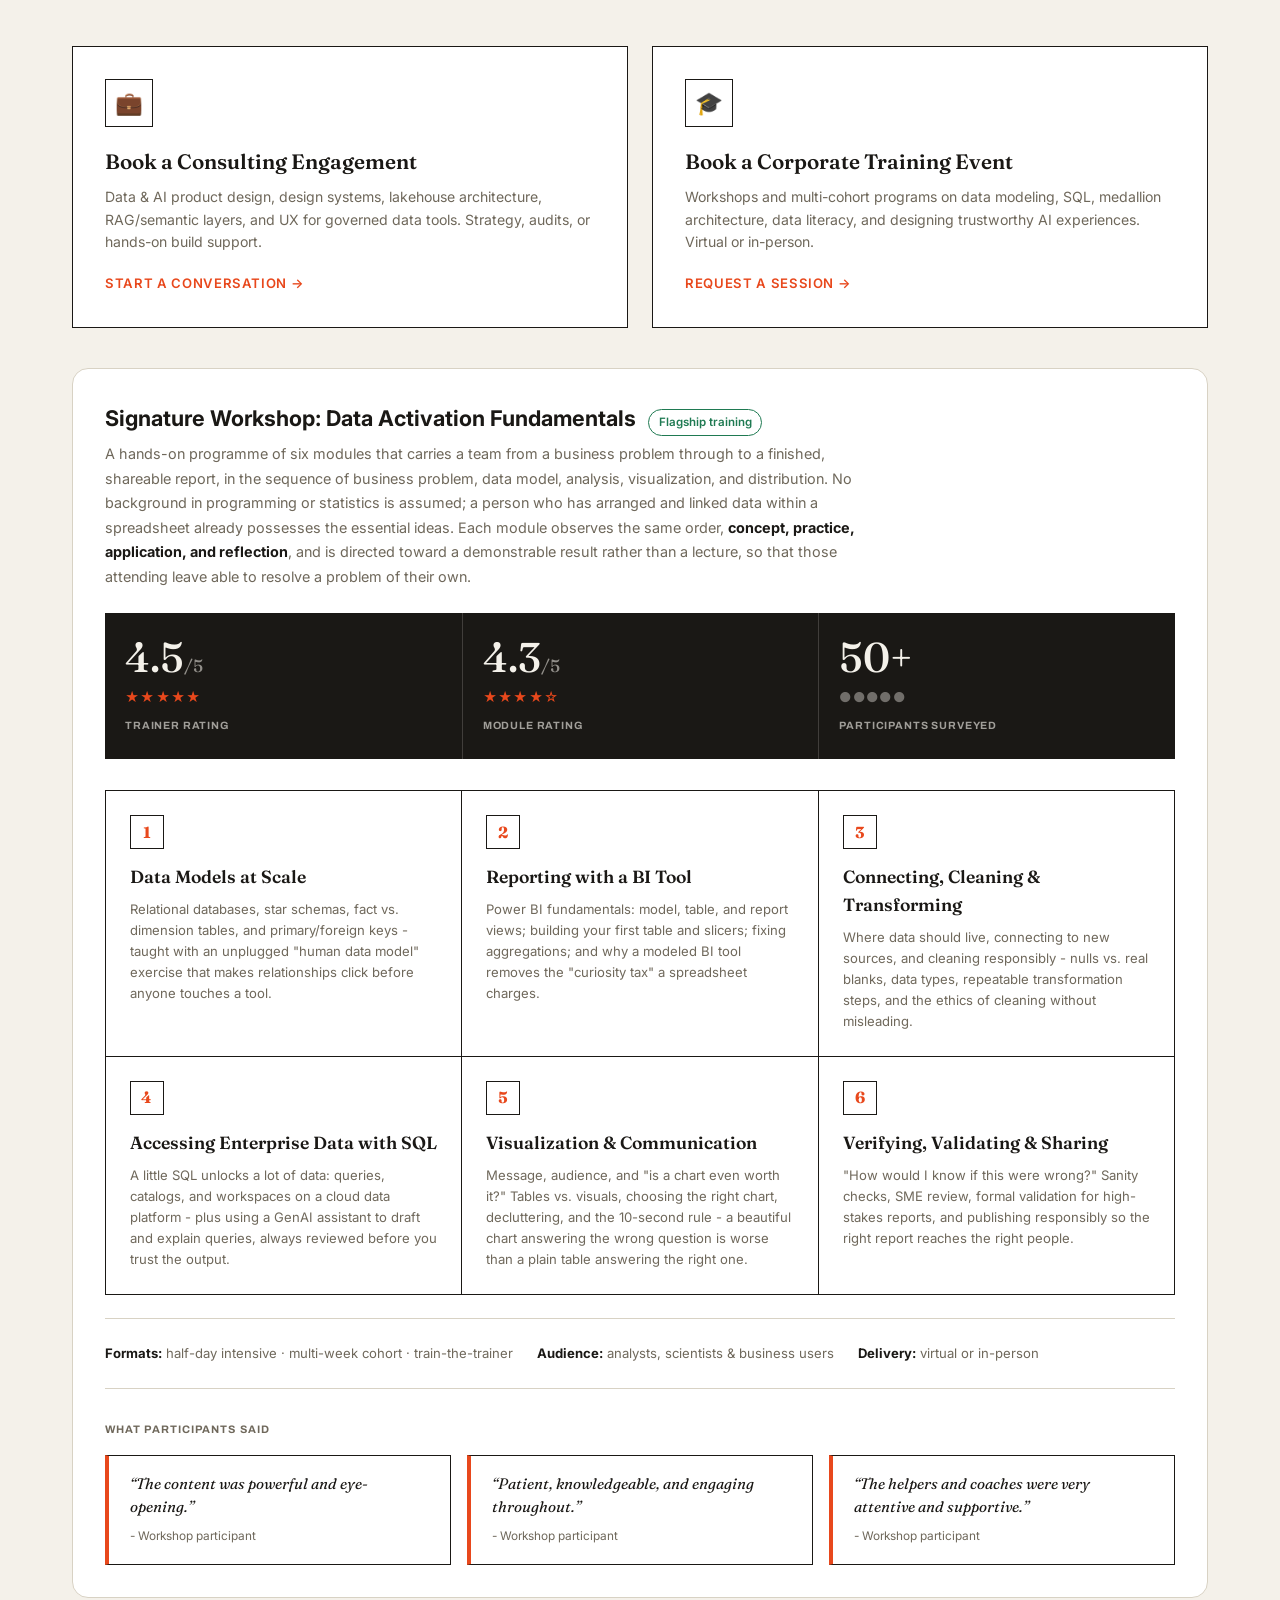
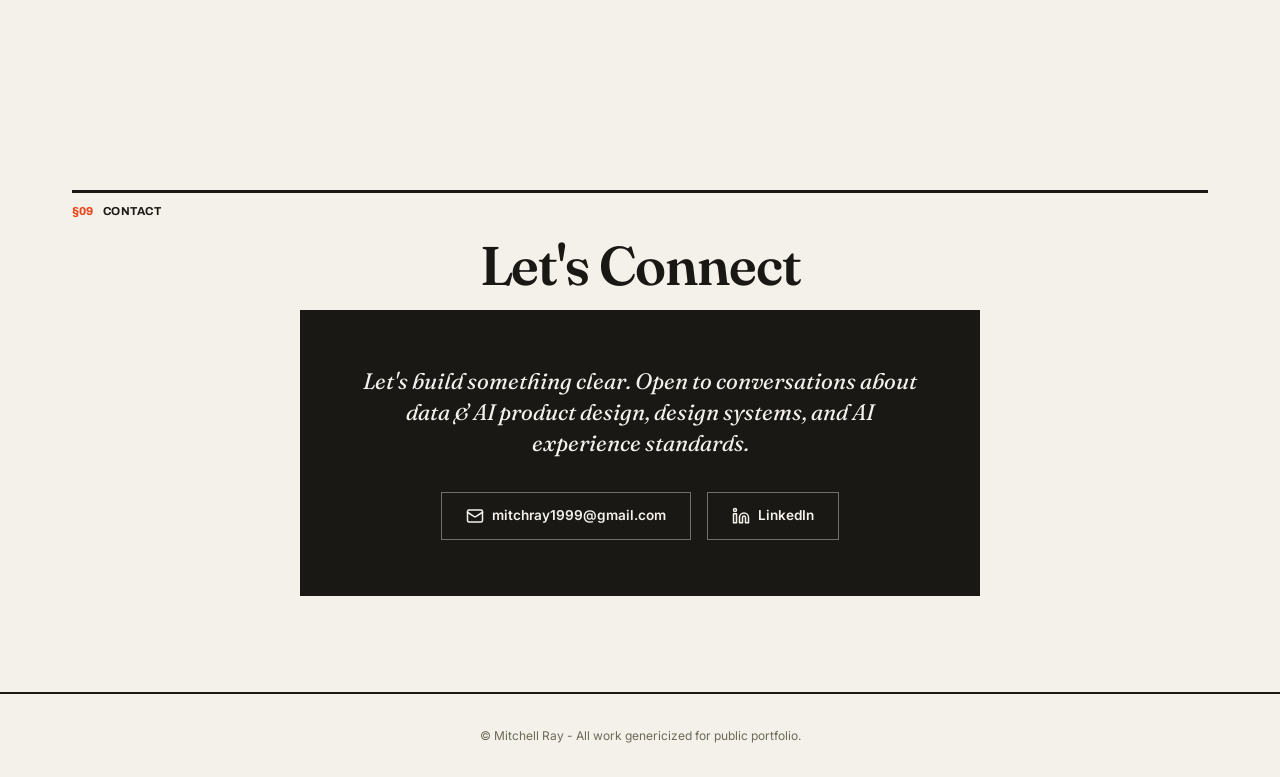
==== commit 89de5a7b: "Add Now section (currently building/studying/learning) with nav link" ====
--- a/index.html
+++ b/index.html
@@ -101,6 +101,36 @@
         .section-subtitle {
             color: var(--text-dim); font-size: 1.05rem; max-width: 620px;
             margin-bottom: 3rem; line-height: 1.65;
+        }
+
+        /* NOW */
+        .now-lead {
+            font-family: var(--display); font-size: clamp(1.3rem, 2.6vw, 1.85rem);
+            font-weight: 500; line-height: 1.4; letter-spacing: -0.01em;
+            max-width: 760px; margin-bottom: 2.75rem;
+        }
+        .now-grid {
+            display: grid; grid-template-columns: repeat(auto-fit, minmax(240px, 1fr));
+            gap: 0; border-top: 1px solid var(--rule);
+        }
+        .now-item {
+            padding: 1.5rem 1.5rem 1.5rem 0;
+            border-bottom: 1px solid var(--rule);
+        }
+        .now-item + .now-item { border-left: 1px solid var(--rule); padding-left: 1.5rem; }
+        .now-kicker {
+            font-family: var(--label); font-size: 0.68rem; font-weight: 700;
+            text-transform: uppercase; letter-spacing: 0.12em; color: var(--accent);
+            margin-bottom: 0.6rem;
+        }
+        .now-item p { color: var(--text-dim); line-height: 1.6; font-size: 0.98rem; }
+        .now-stamp {
+            font-family: var(--label); font-size: 0.68rem; font-weight: 700;
+            text-transform: uppercase; letter-spacing: 0.12em; color: var(--text-dim);
+            margin-top: 2rem;
+        }
+        @media (max-width: 620px) {
+            .now-item + .now-item { border-left: none; padding-left: 0; }
         }
 
         /* HERO */
@@ -725,6 +755,7 @@
             <li><a href="#process">Process</a></li>
             <li><a href="#impact">Impact</a></li>
             <li><a href="#about">About</a></li>
+            <li><a href="#now">Now</a></li>
             <li><a href="#book">Work With Me</a></li>
             <li><a href="#contact">Contact</a></li>
         </ul>
@@ -1187,6 +1218,29 @@
             </div>
         </div>
     </div>
+</section>
+
+<!-- NOW -->
+<section id="now">
+    <div class="section-label">Now</div>
+    <div class="section-title">What I'm Working On</div>
+    <p class="now-lead">A short account of where my attention presently rests, kept current rather than comprehensive.</p>
+
+    <div class="now-grid">
+        <div class="now-item">
+            <div class="now-kicker">Building</div>
+            <p>Deepening my practice in agentic prototyping, moving from concept to working system in days by having AI agents assist directly in the engineering, and studying where that speed helps and where it must be held in check.</p>
+        </div>
+        <div class="now-item">
+            <div class="now-kicker">Studying</div>
+            <p>Retrieval-augmented grounding and the discipline of context engineering, the work of giving an AI system a compact, trustworthy body of knowledge so that its answers rest on real sources rather than invention.</p>
+        </div>
+        <div class="now-item">
+            <div class="now-kicker">Learning</div>
+            <p>Completing a Generative AI specialization through the University of Colorado Boulder, and reading widely on how trust, citation, and uncertainty ought to be expressed within an AI experience.</p>
+        </div>
+    </div>
+    <div class="now-stamp">Last revised August 2026</div>
 </section>
 
 <!-- WORK WITH ME -->
@@ -1643,14 +1697,20 @@
             var rightX = W - gutter / 2;             // centre of the right gutter
 
             var rot = track(p, [[0,0],[0.5,180],[1,540]]);
-            // ring travels down the RIGHT gutter, drifting to the left gutter late
-            var ringSide = track(p, [[0,1],[0.55,1],[0.72,0]]);  // 1=right, 0=left
-            var ringX = lerp(leftX, rightX, ringSide);
-            var ringY = track(p, [[0,0.18],[0.5,0.5],[1,0.7]]) * H;
-            // square travels down the LEFT gutter, drifting to the right late
-            var sqSide = track(p, [[0,0],[0.55,0],[0.72,1]]);
-            var sqX = lerp(leftX, rightX, sqSide);
-            var sqY = track(p, [[0,0.5],[0.5,0.22],[1,0.42]]) * H;
+
+            // For most of the scroll each shape stays locked in its own gutter
+            // so nothing ever crosses the readable column. Only at the very
+            // bottom (the Connect section) do they leave the gutters and meet
+            // near the centre, where there is little text to overlap.
+            var merge = ease(seg(p, 0.97, 1));       // 0 until 97%, then eases to 1
+            var mid = W / 2;
+
+            // ring rides the RIGHT gutter, then converges to just right of centre
+            var ringX = lerp(rightX, mid + 70, merge);
+            var ringY = track(p, [[0,0.16],[0.5,0.5],[0.97,0.8],[1,0.9]]) * H;
+            // square rides the LEFT gutter, then converges to just left of centre
+            var sqX = lerp(leftX, mid - 70, merge);
+            var sqY = track(p, [[0,0.5],[0.5,0.2],[0.97,0.66],[1,0.9]]) * H;
 
             var ringSize = Math.min(box, 200);
             var sqSize = Math.min(box, 150);
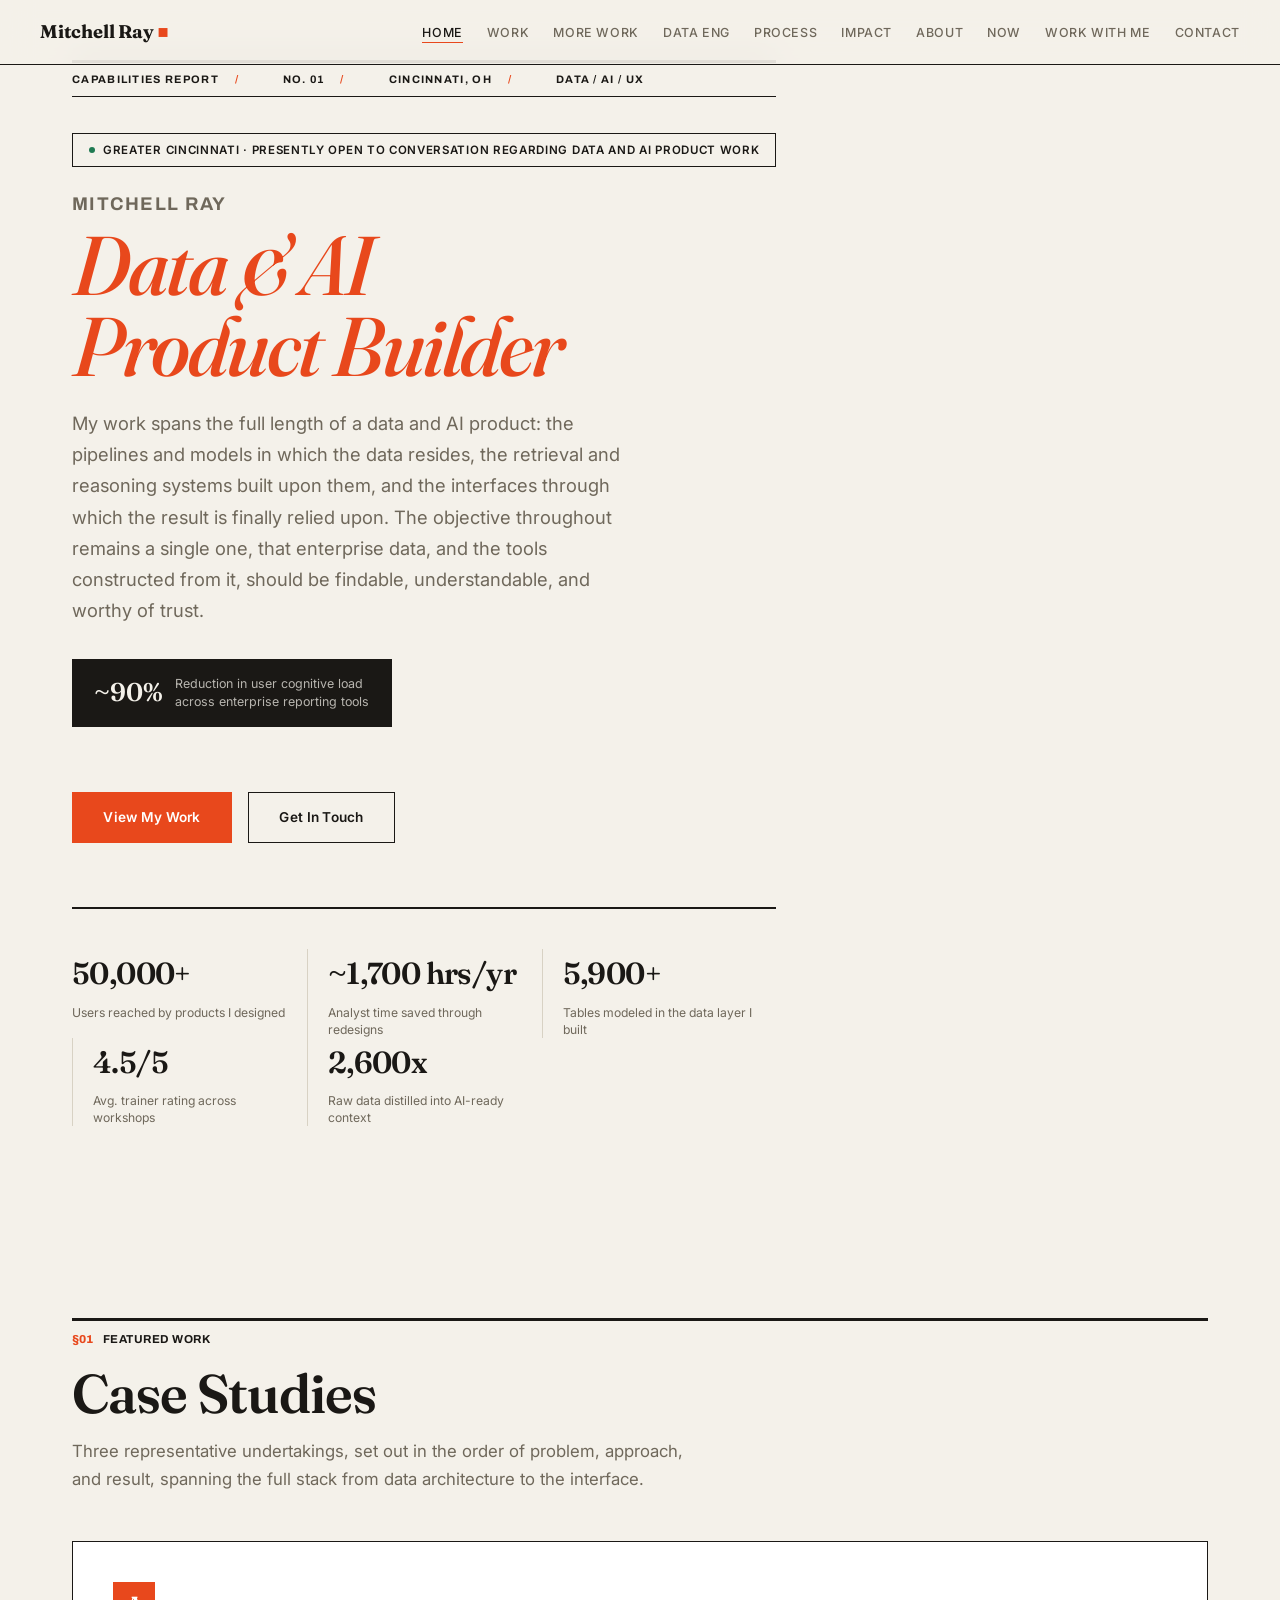
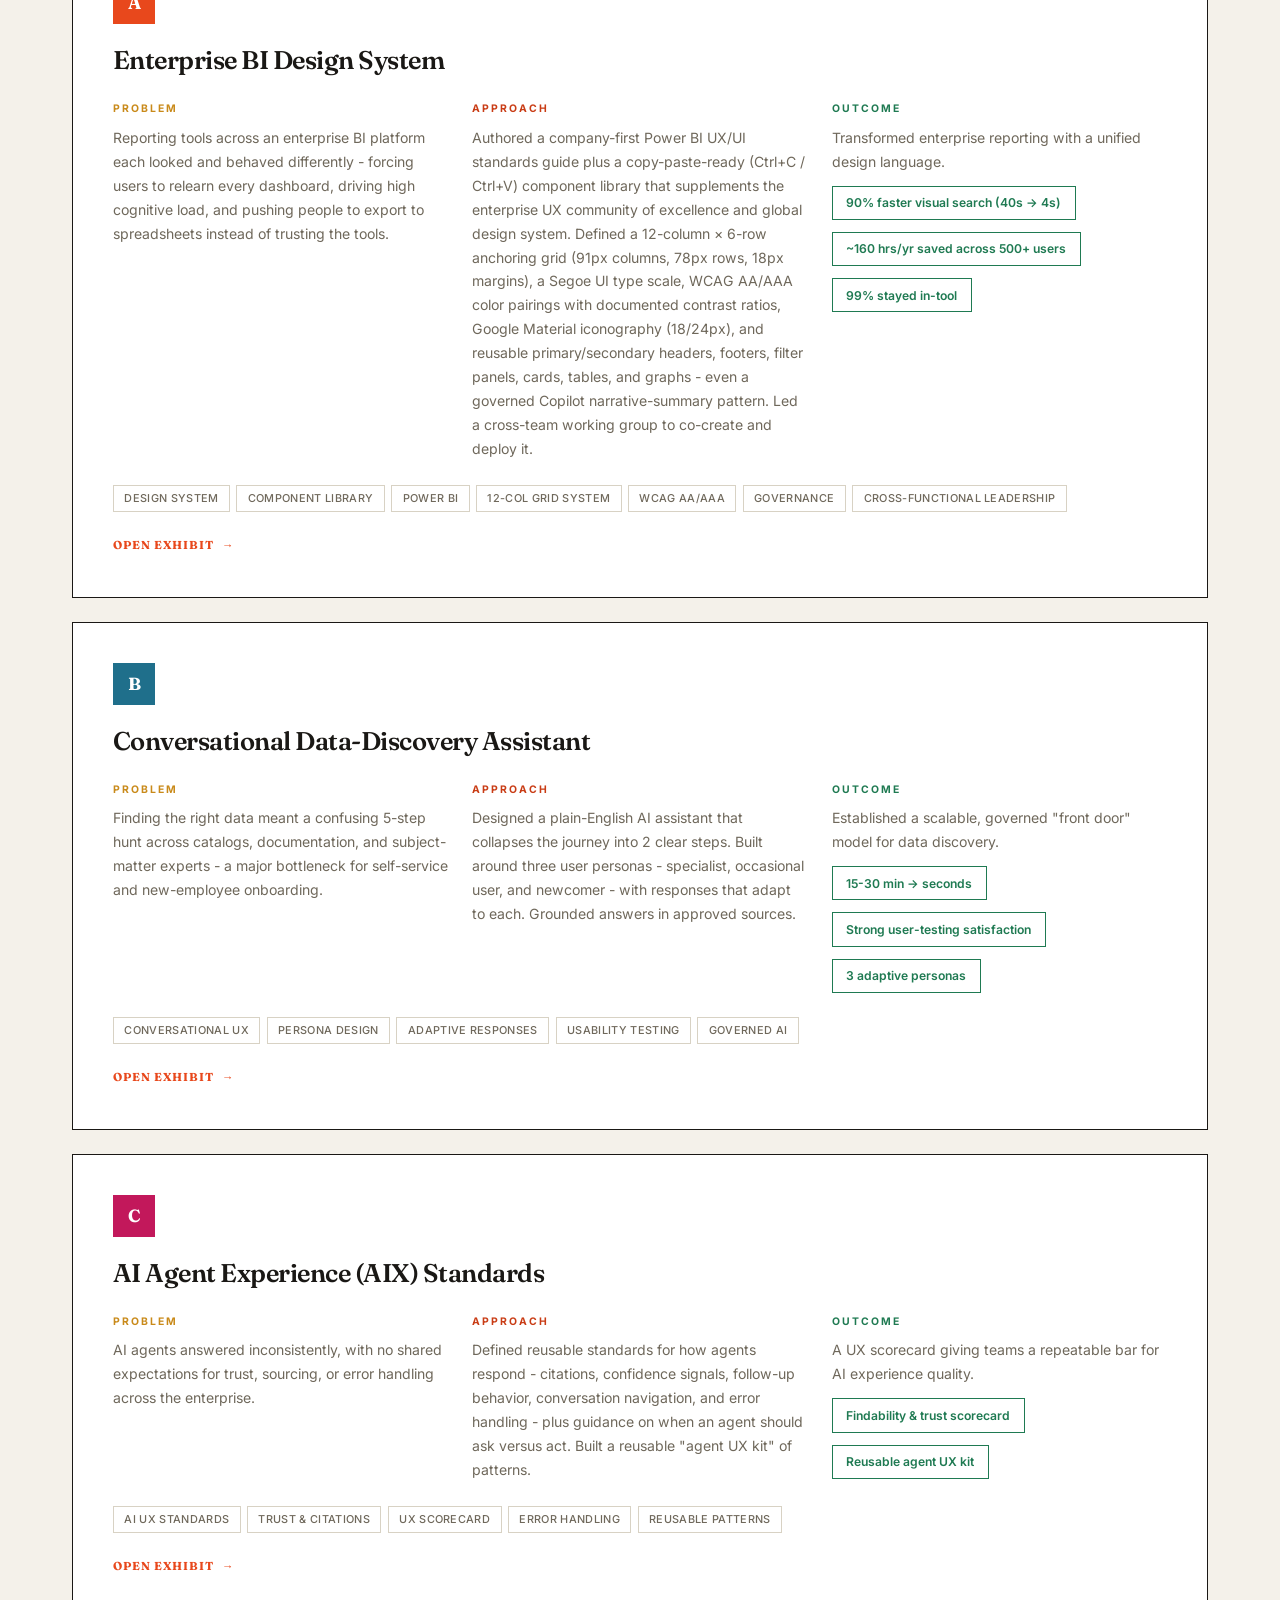
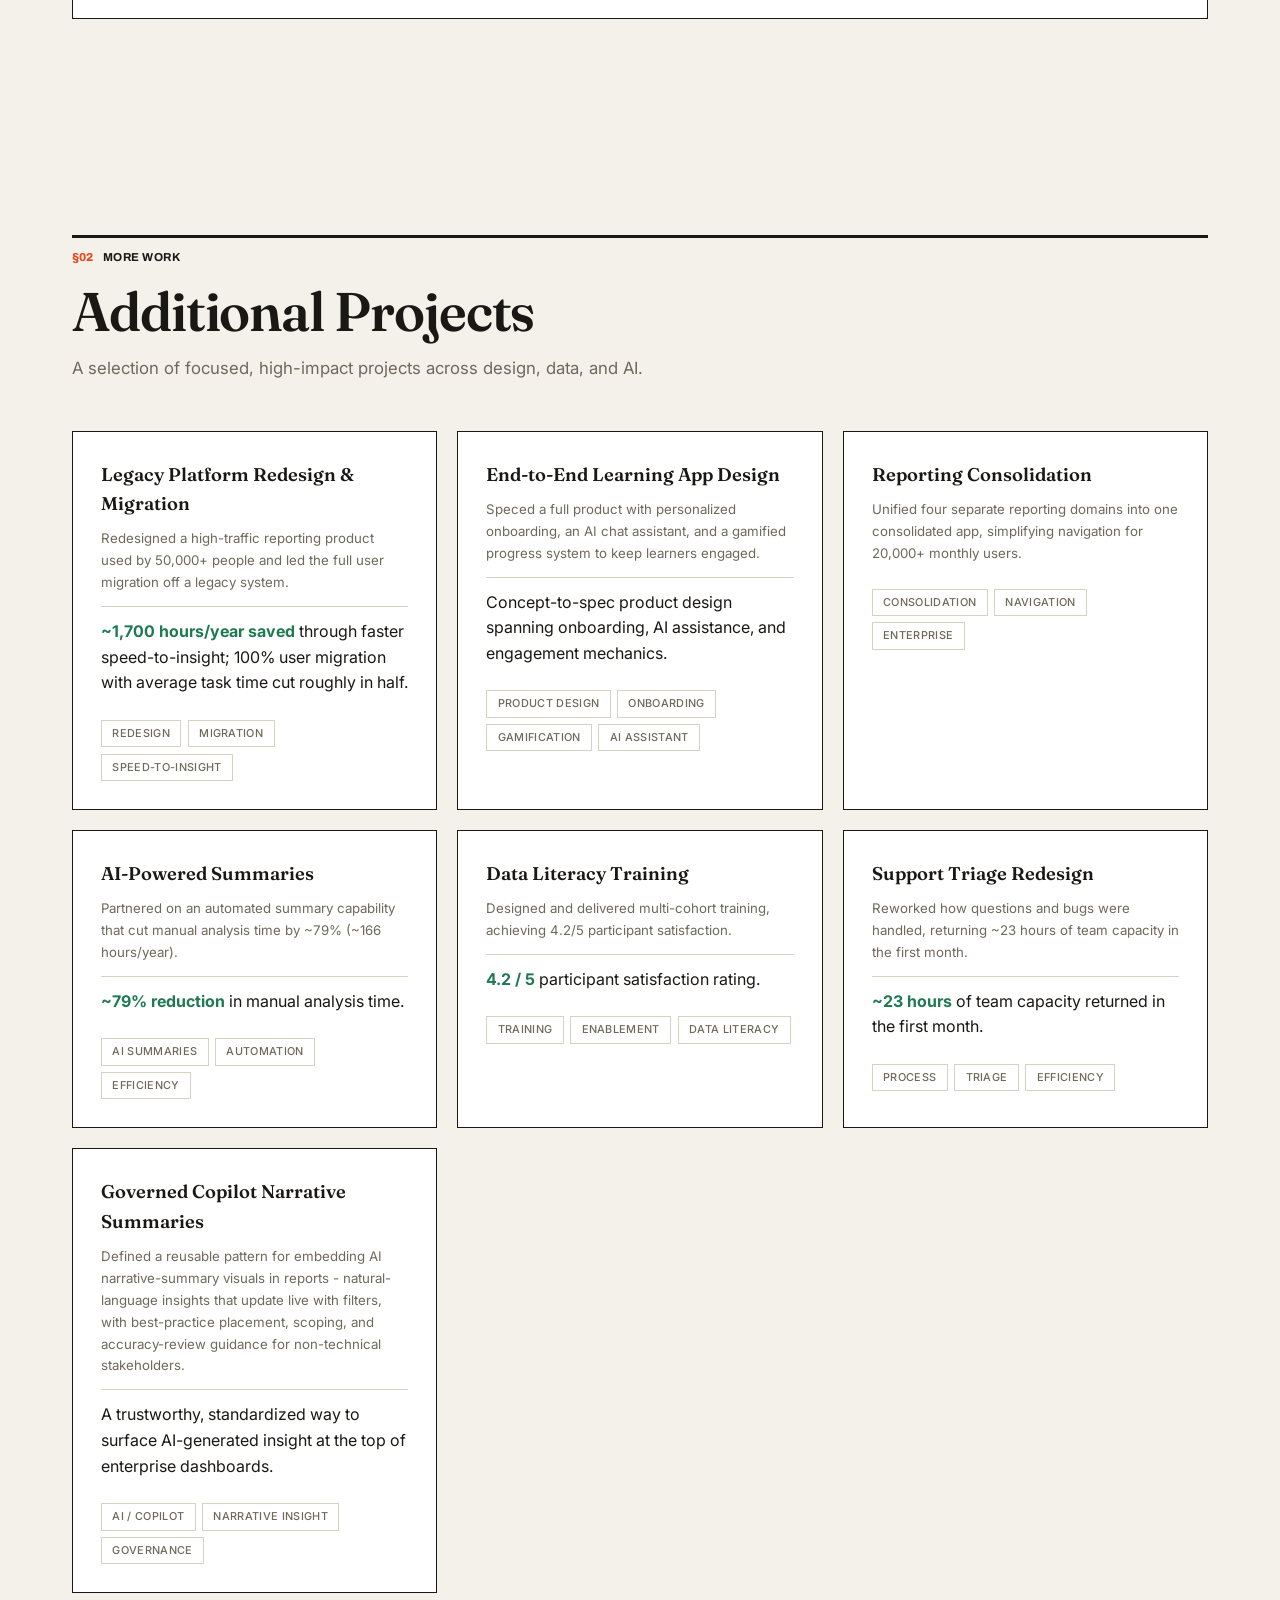
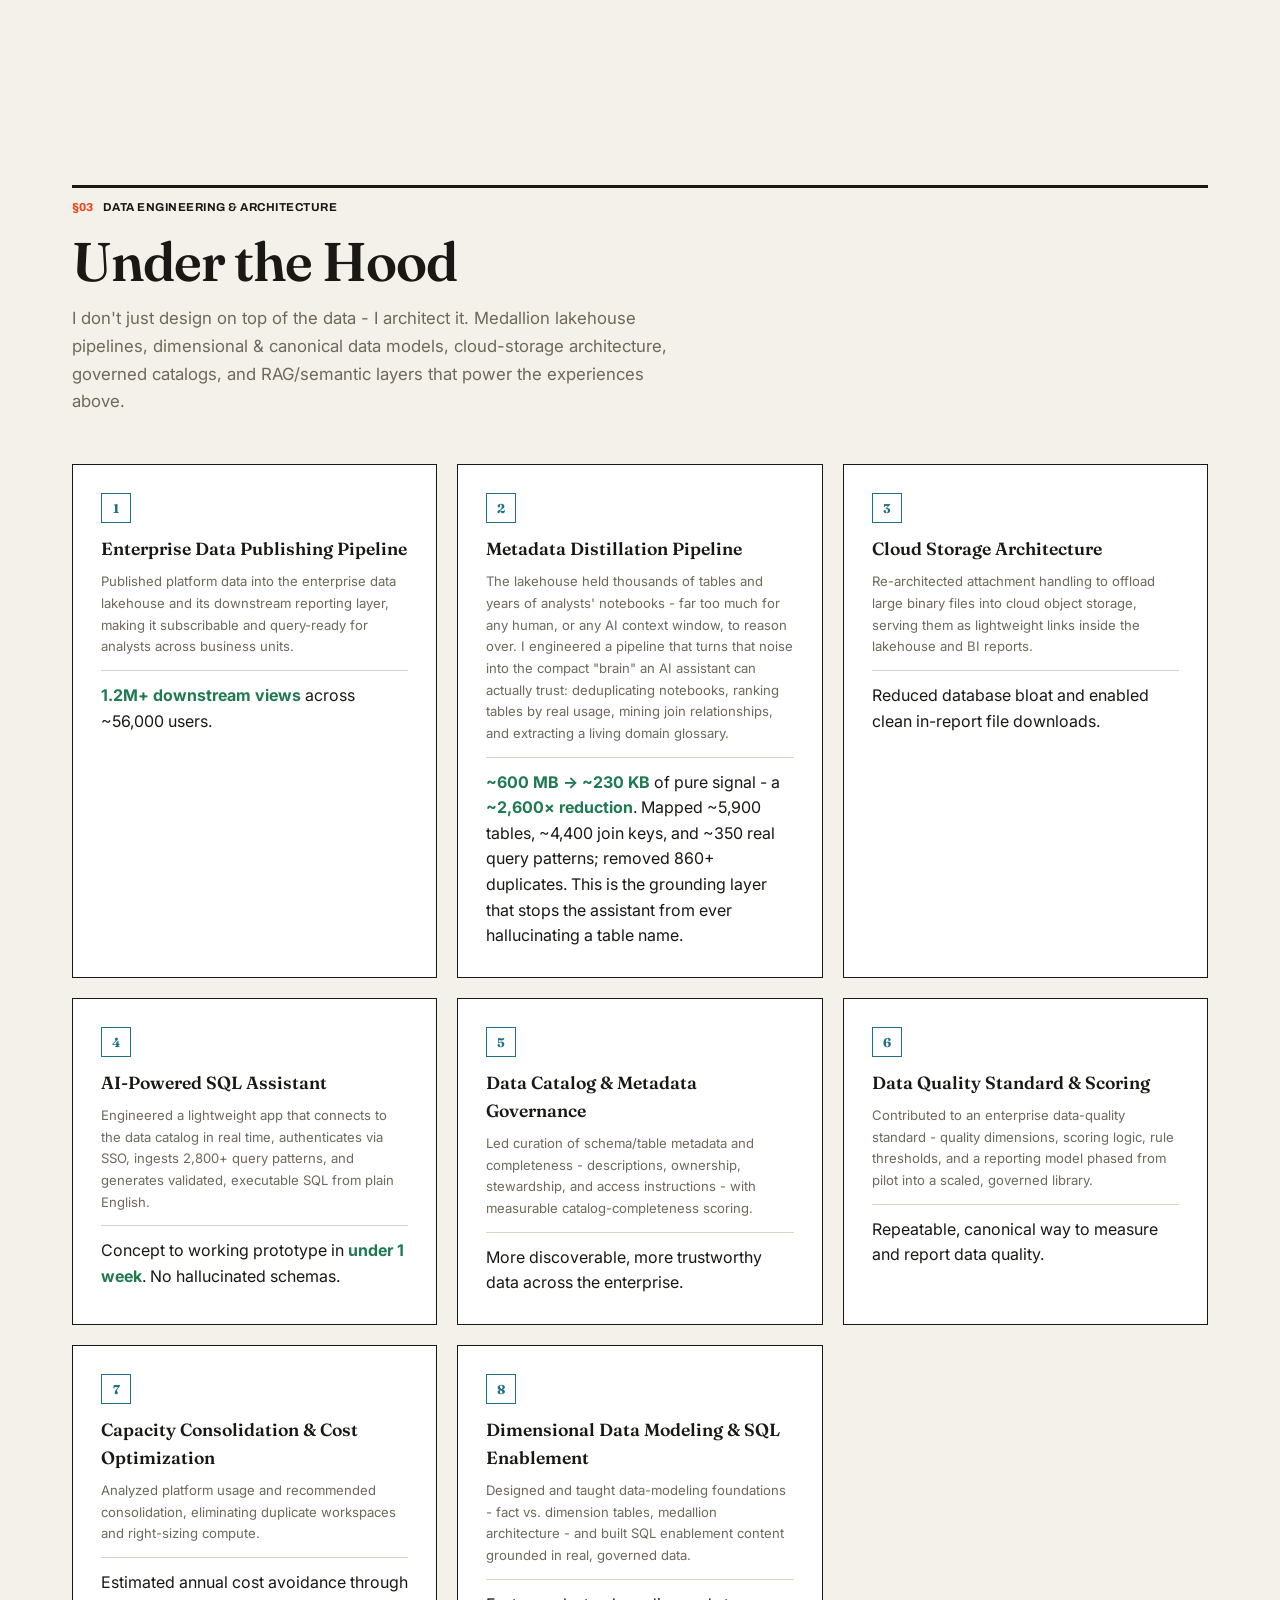
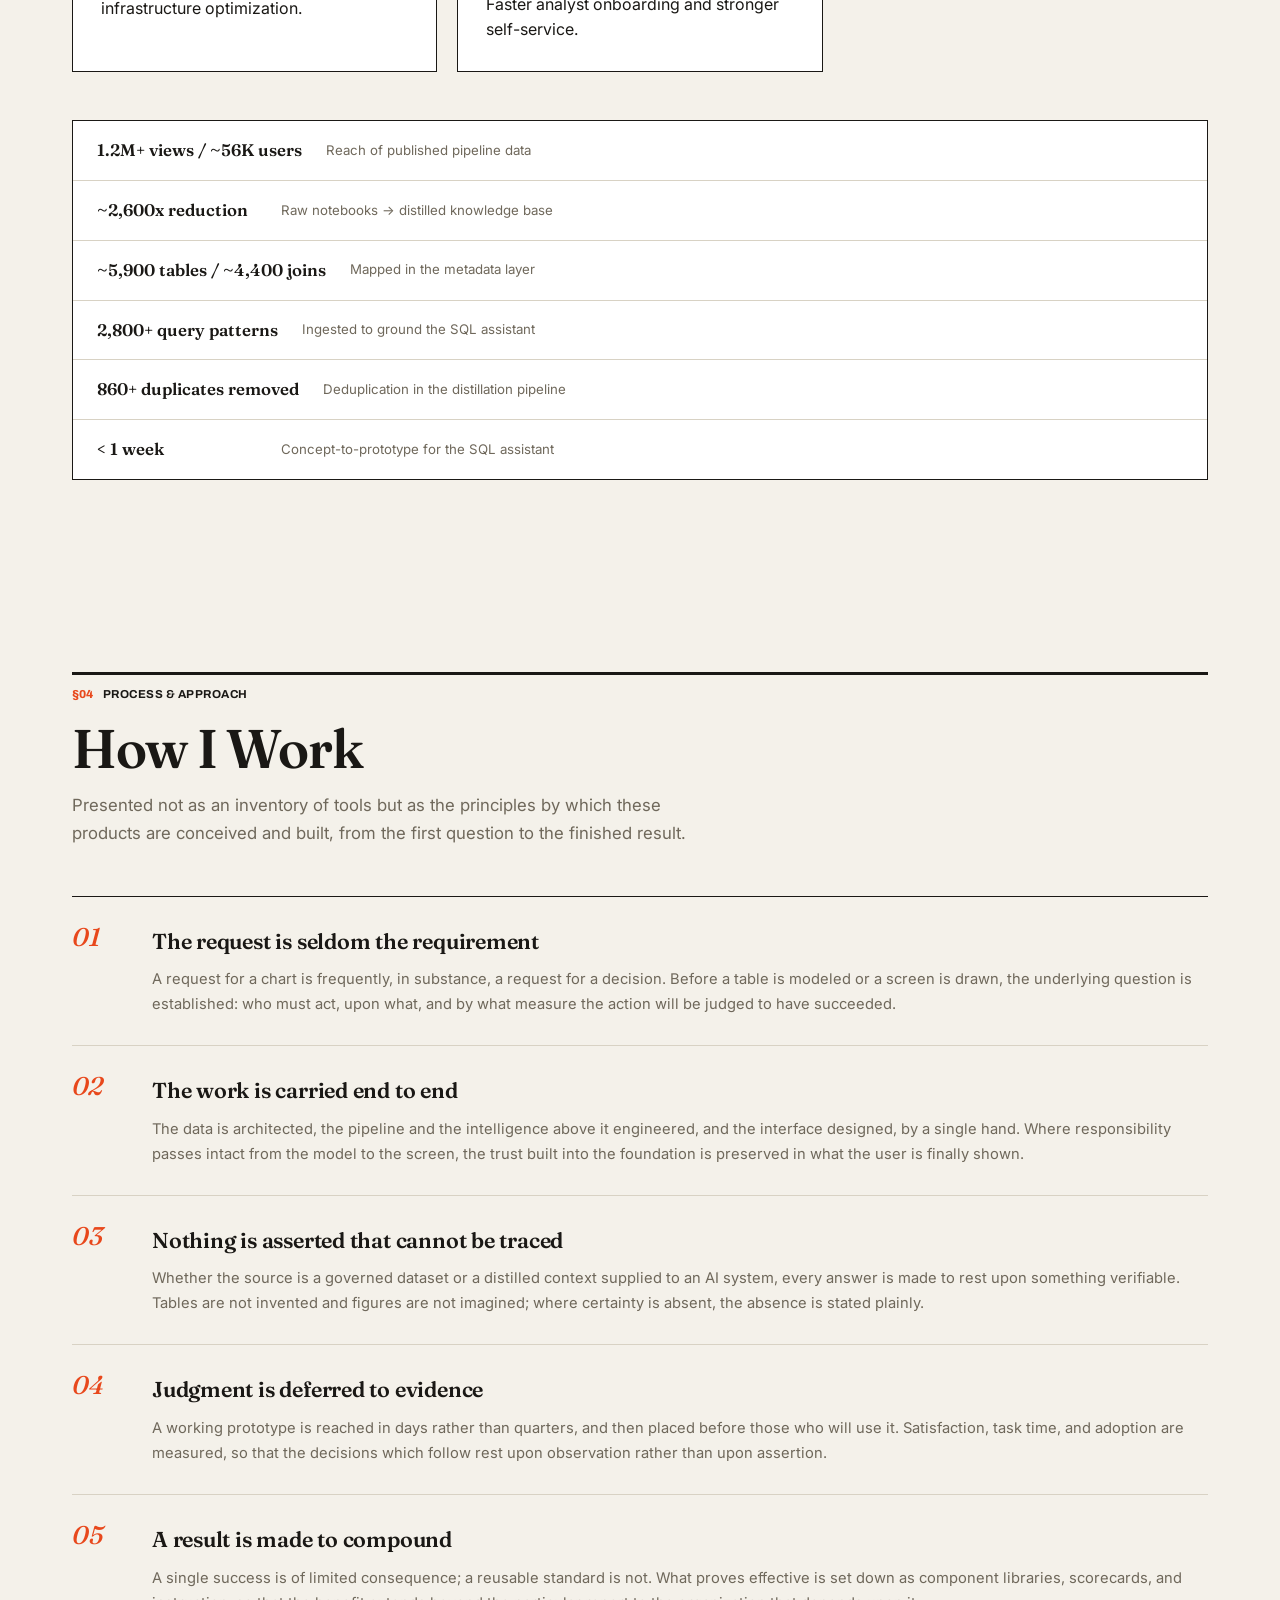
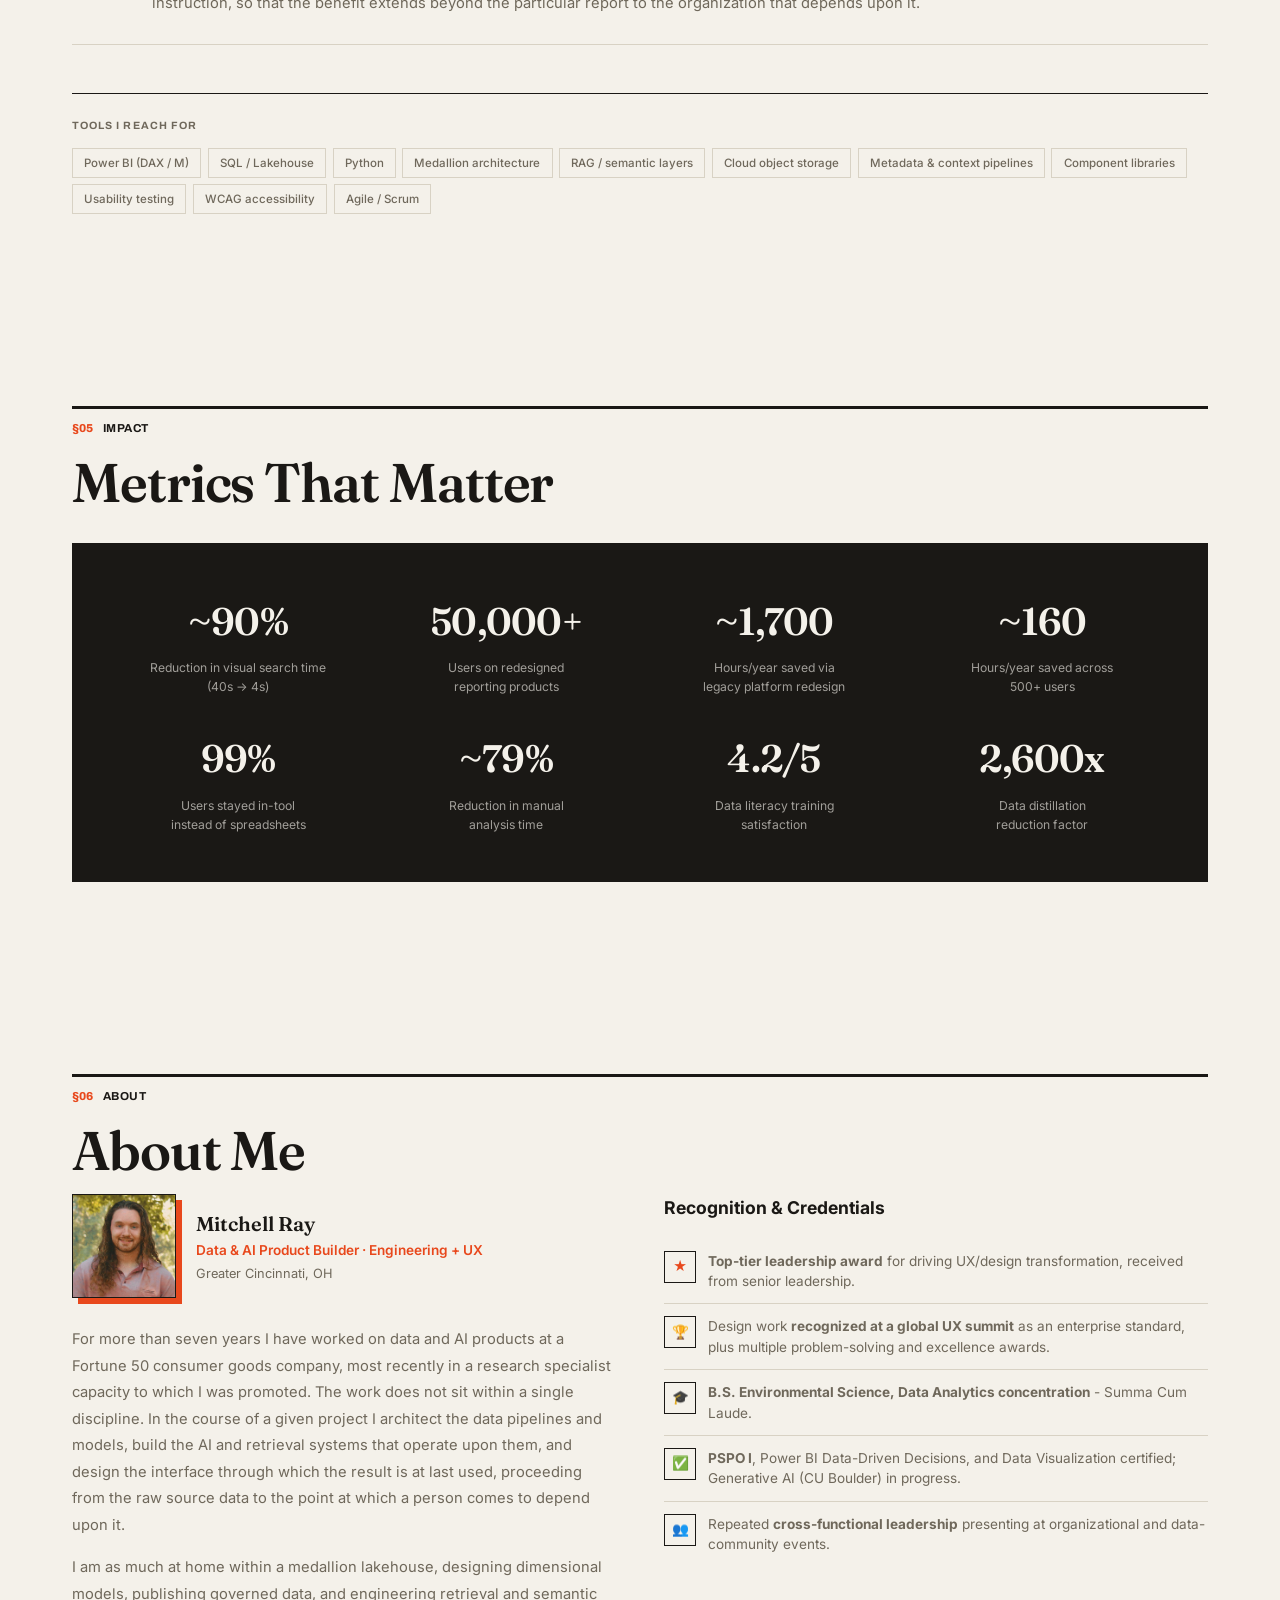
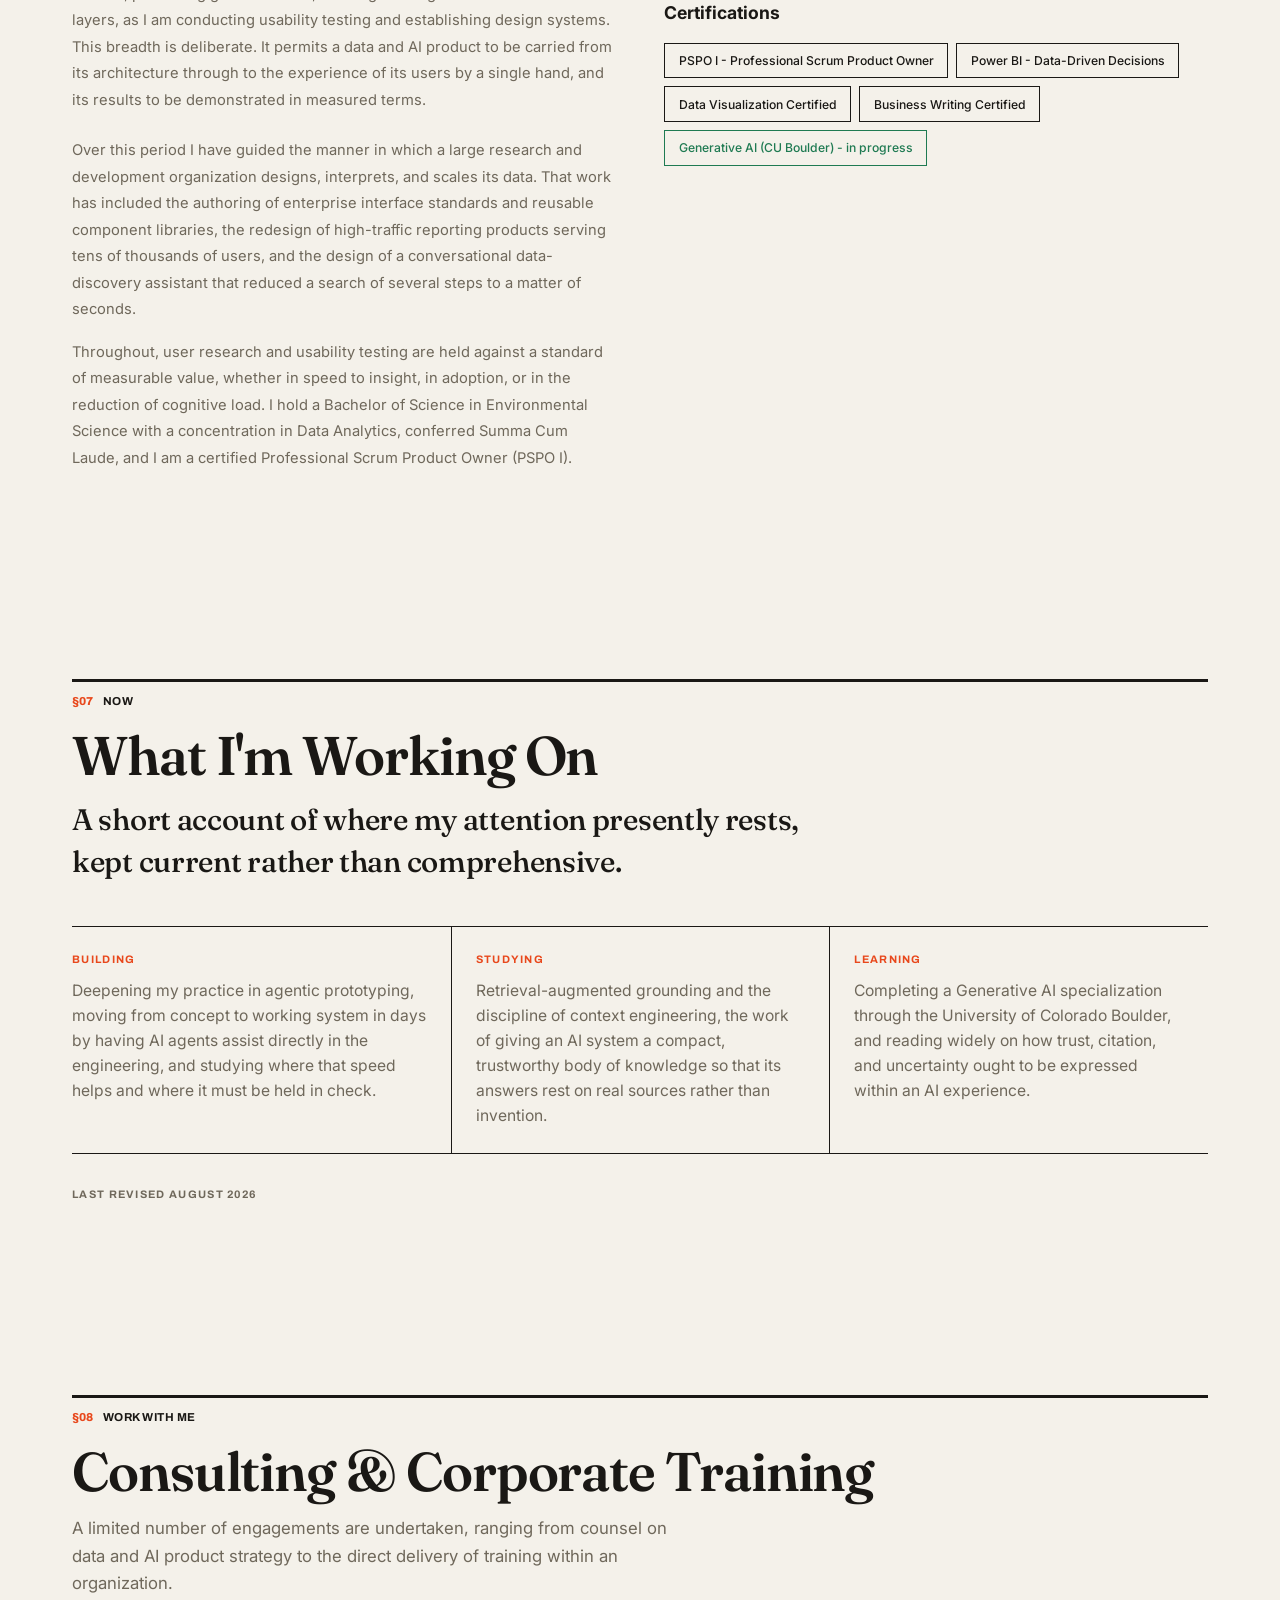
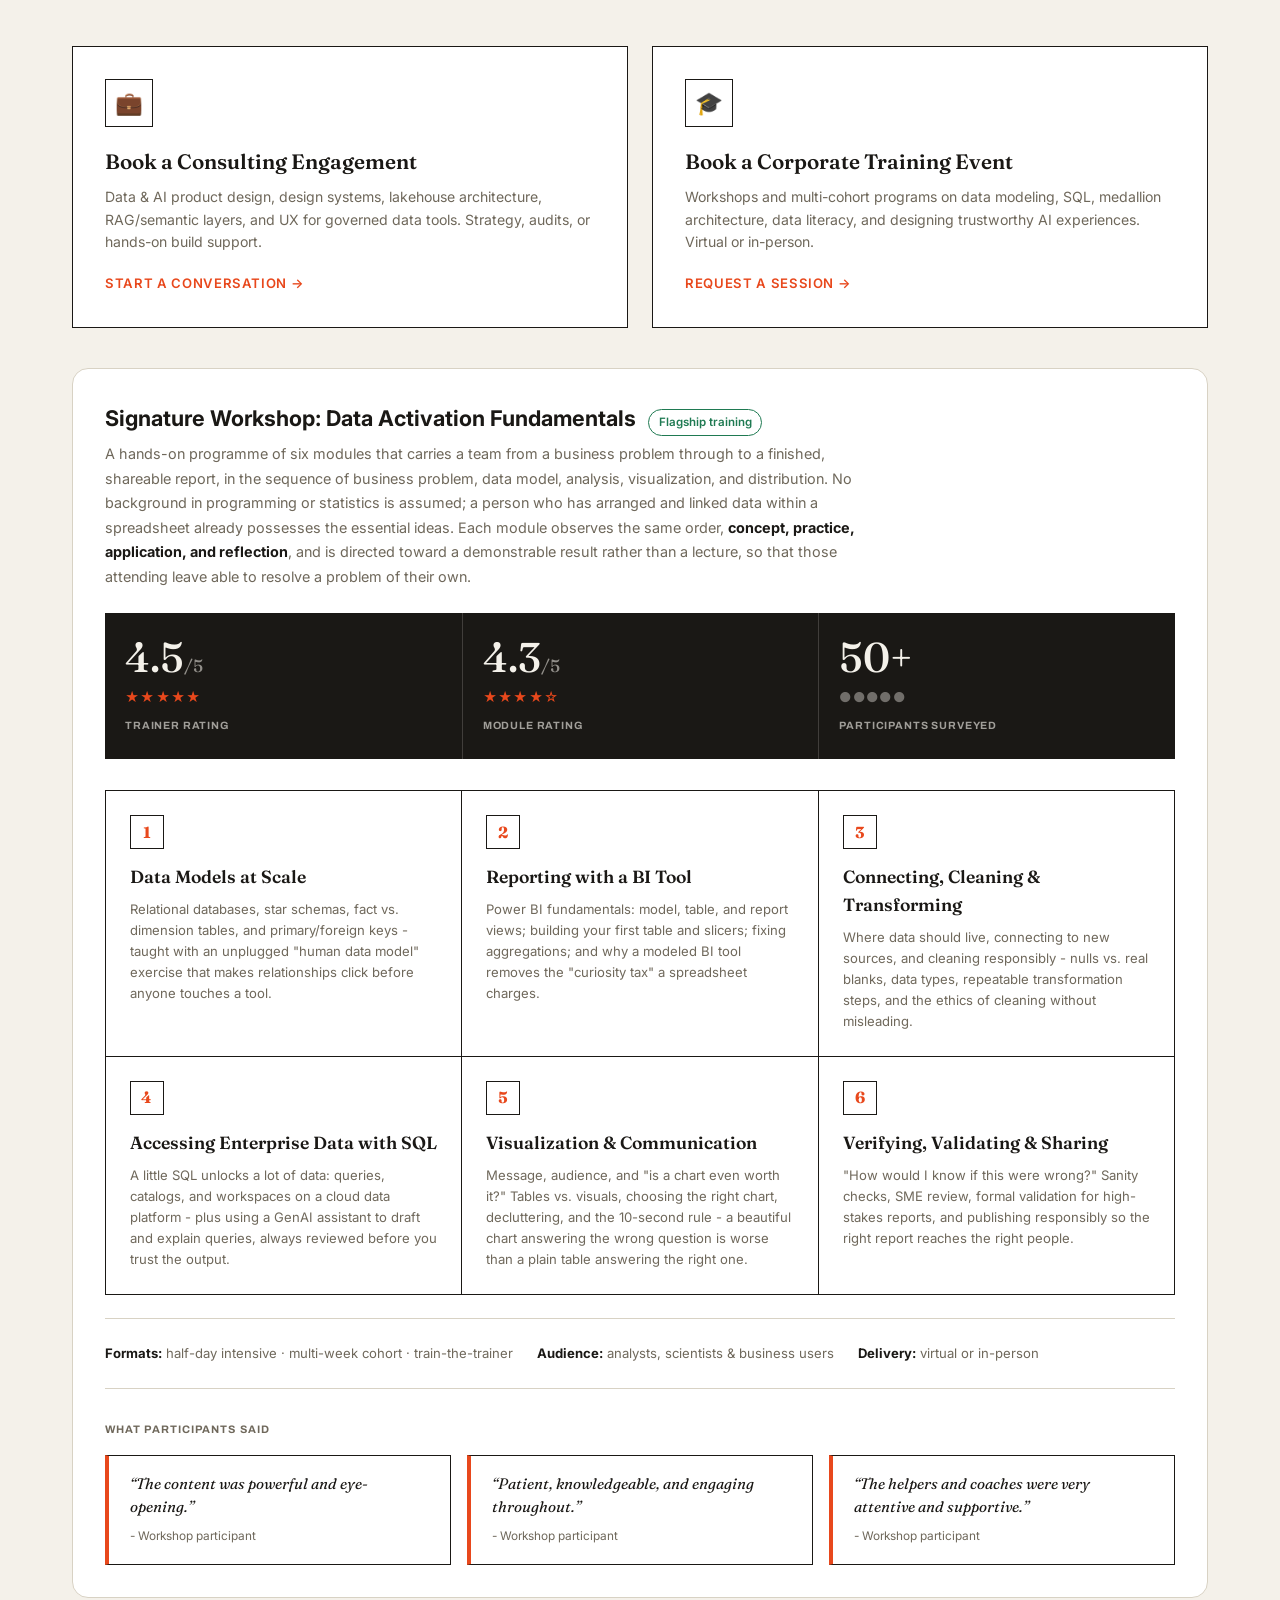
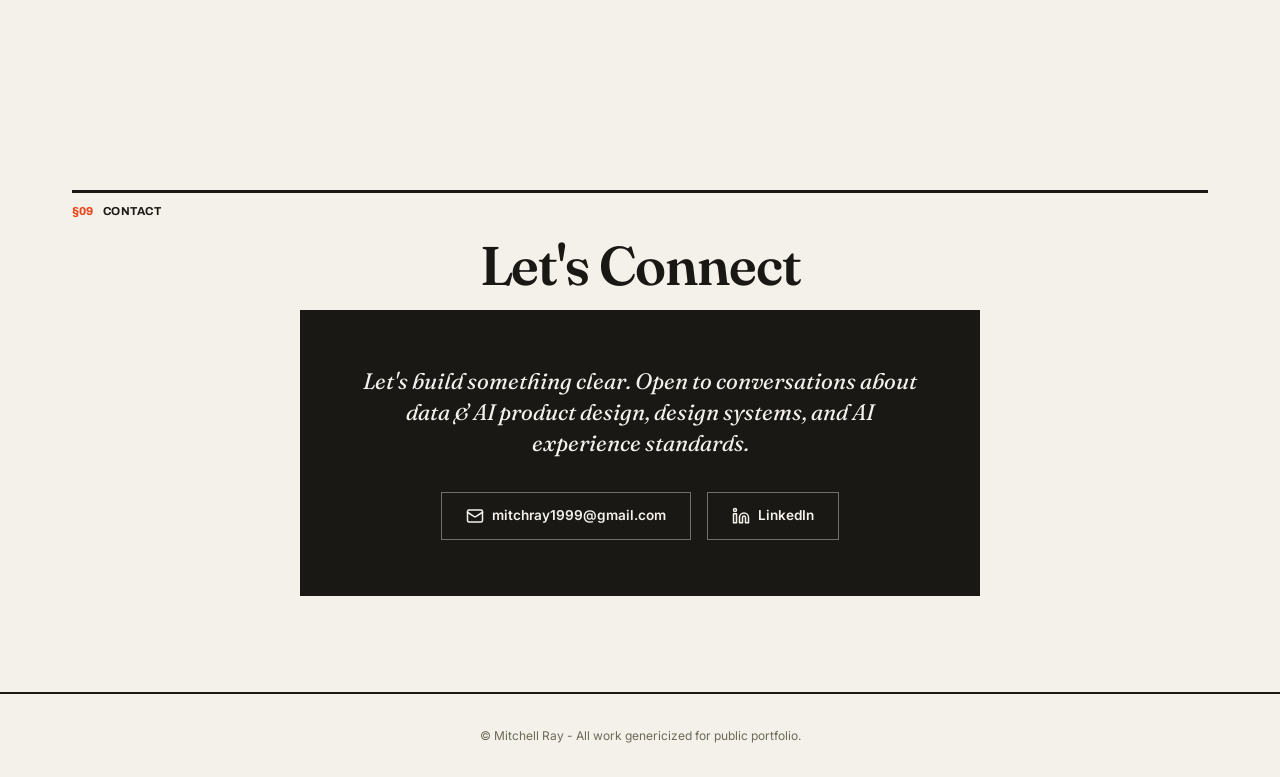
==== commit c8568720: "Use new portrait.jpg for About photo; drop old portrait.png" ====
--- a/index.html
+++ b/index.html
@@ -1169,7 +1169,7 @@
     <div class="about-grid">
         <div class="about-text">
             <div class="about-portrait">
-                <img src="portrait.png" alt="Portrait photo of Mitchell Ray" width="96" height="96">
+                <img src="portrait.jpg" alt="Portrait photo of Mitchell Ray" width="96" height="96">
                 <div>
                     <div class="portrait-name">Mitchell Ray</div>
                     <div class="portrait-role">Data & AI Product Builder · Engineering + UX</div>
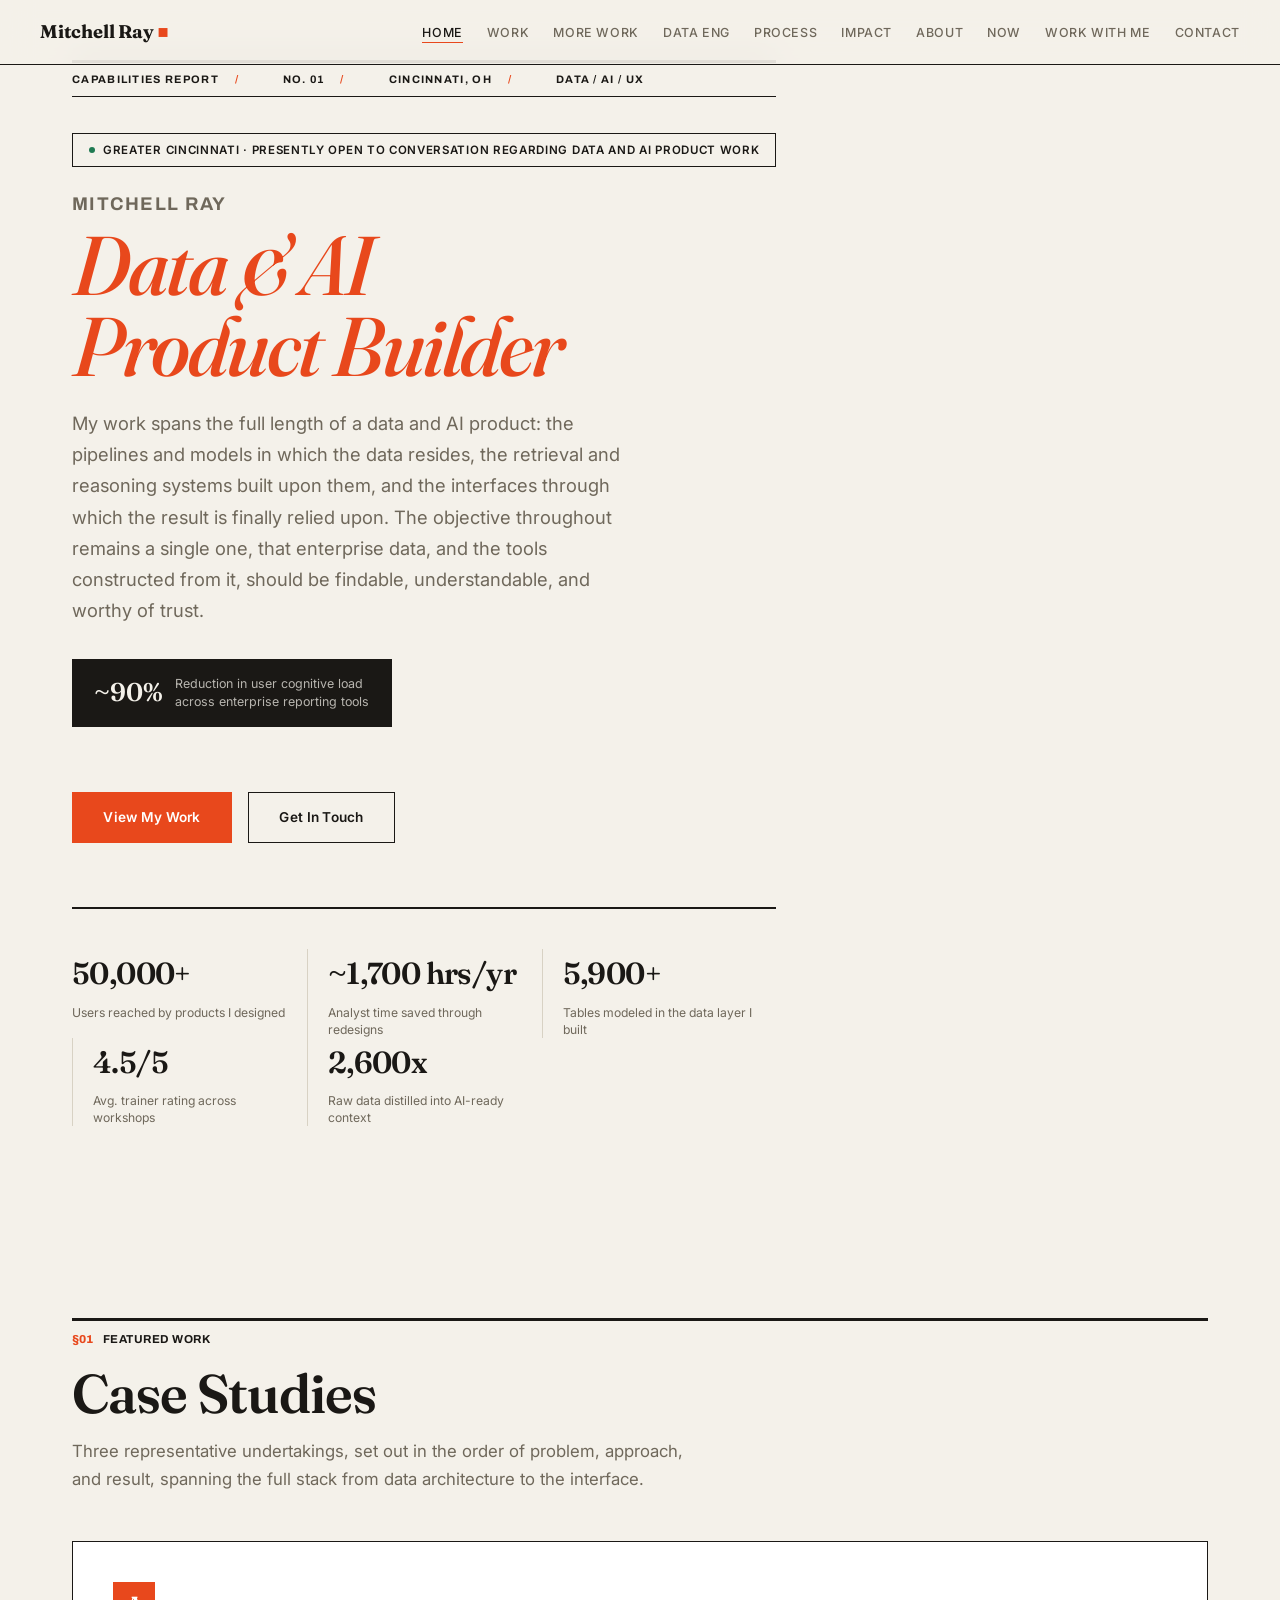
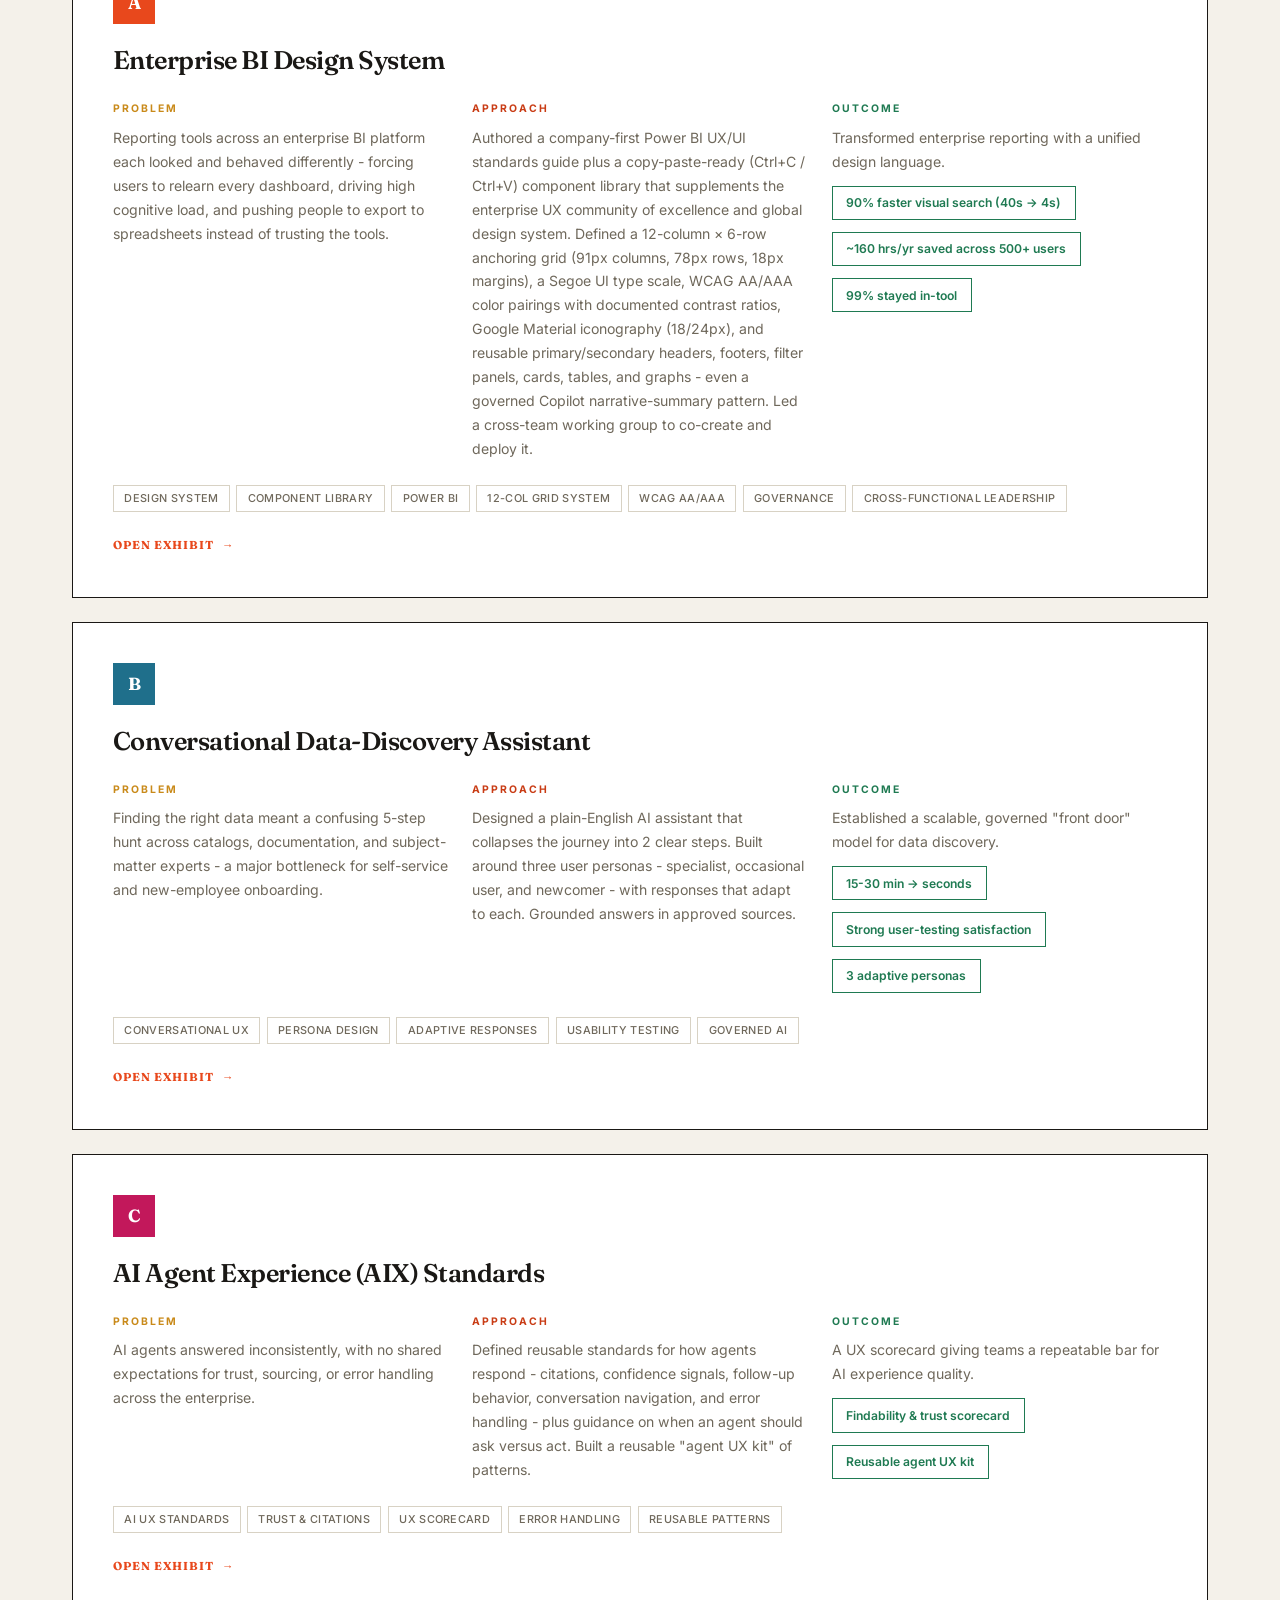
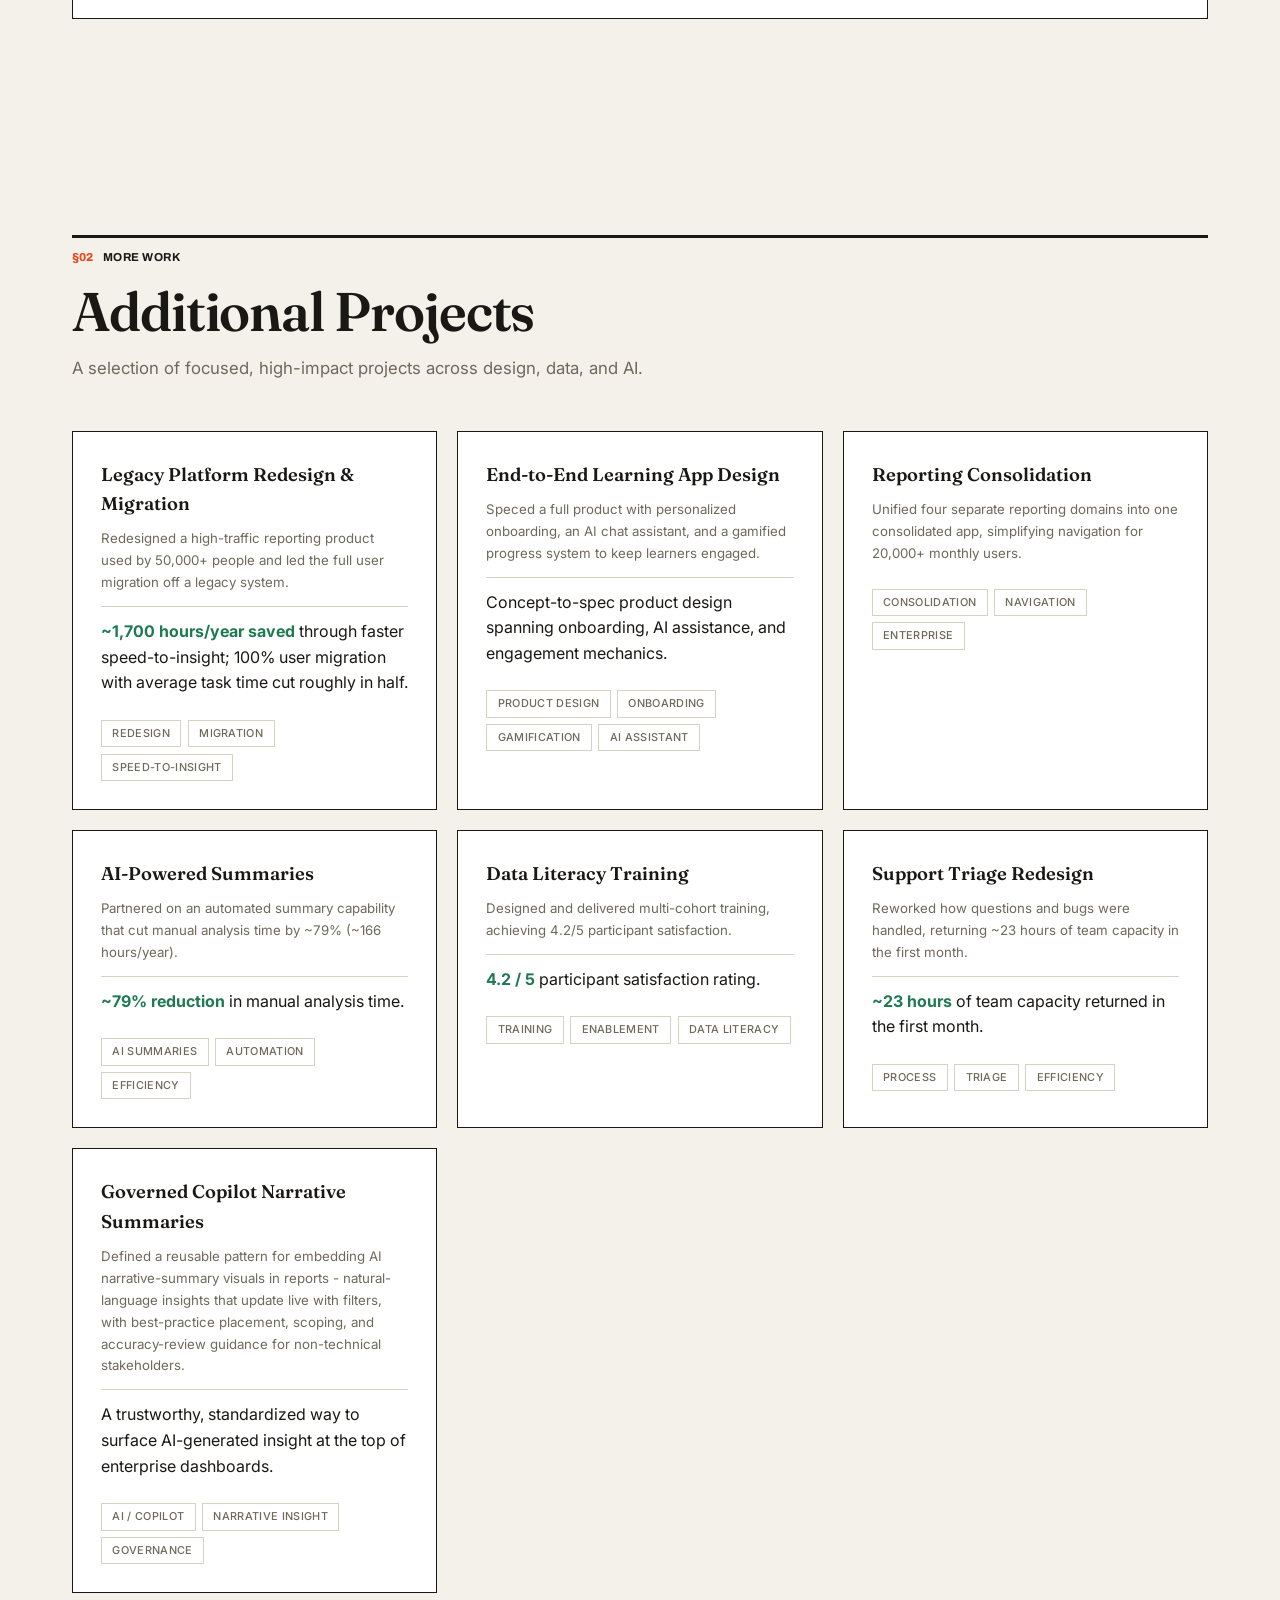
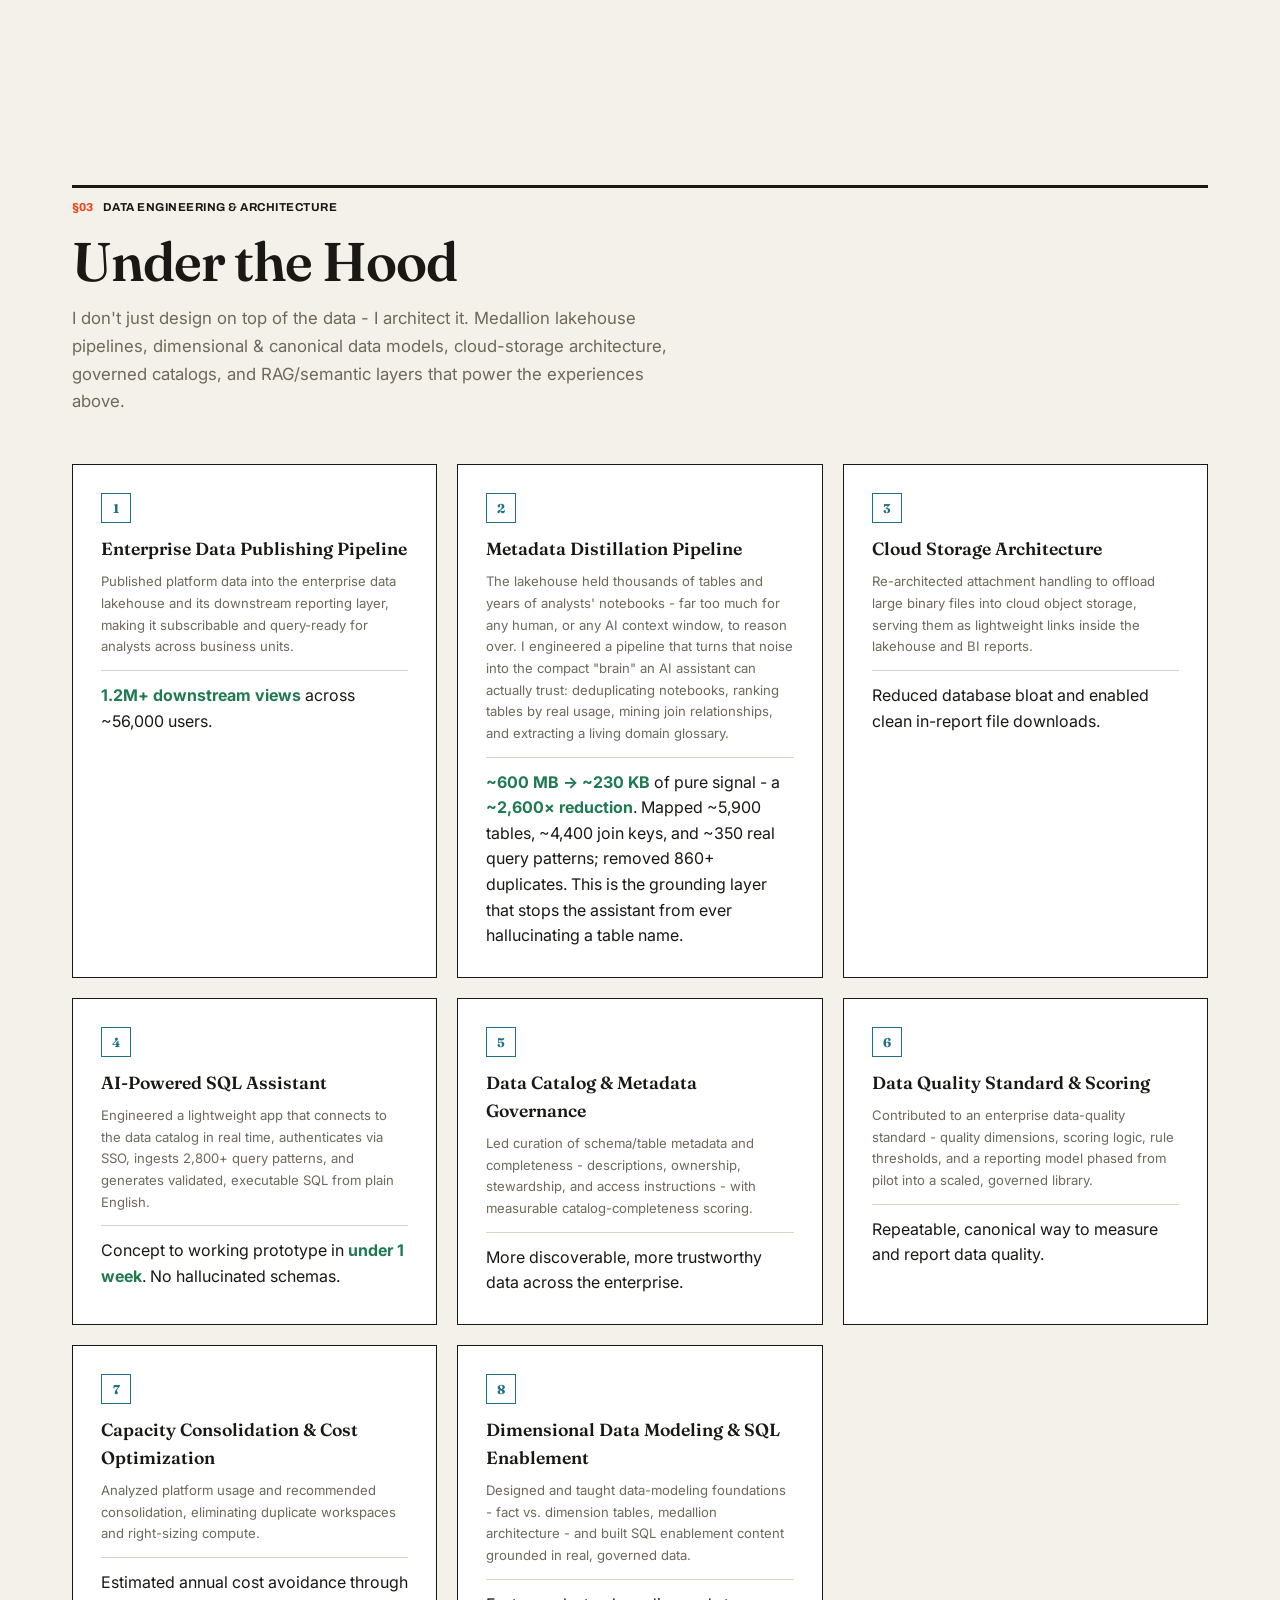
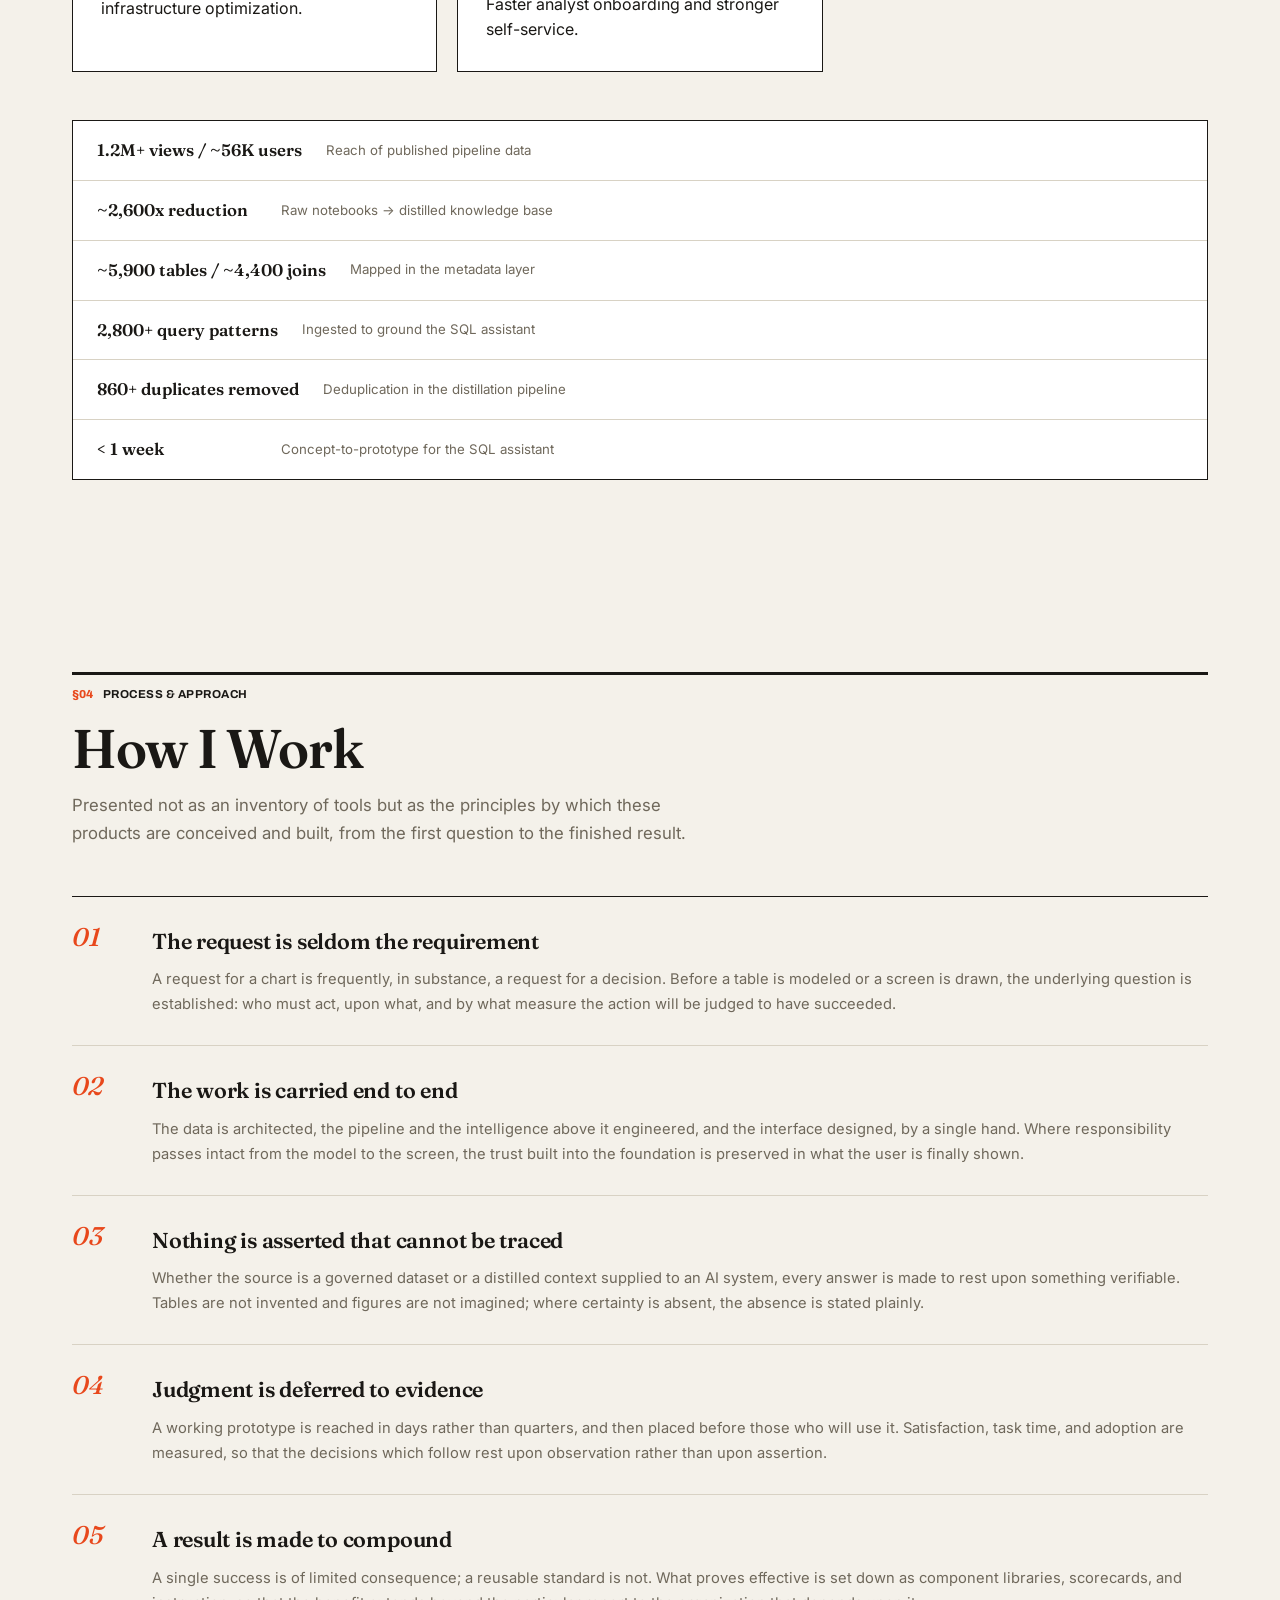
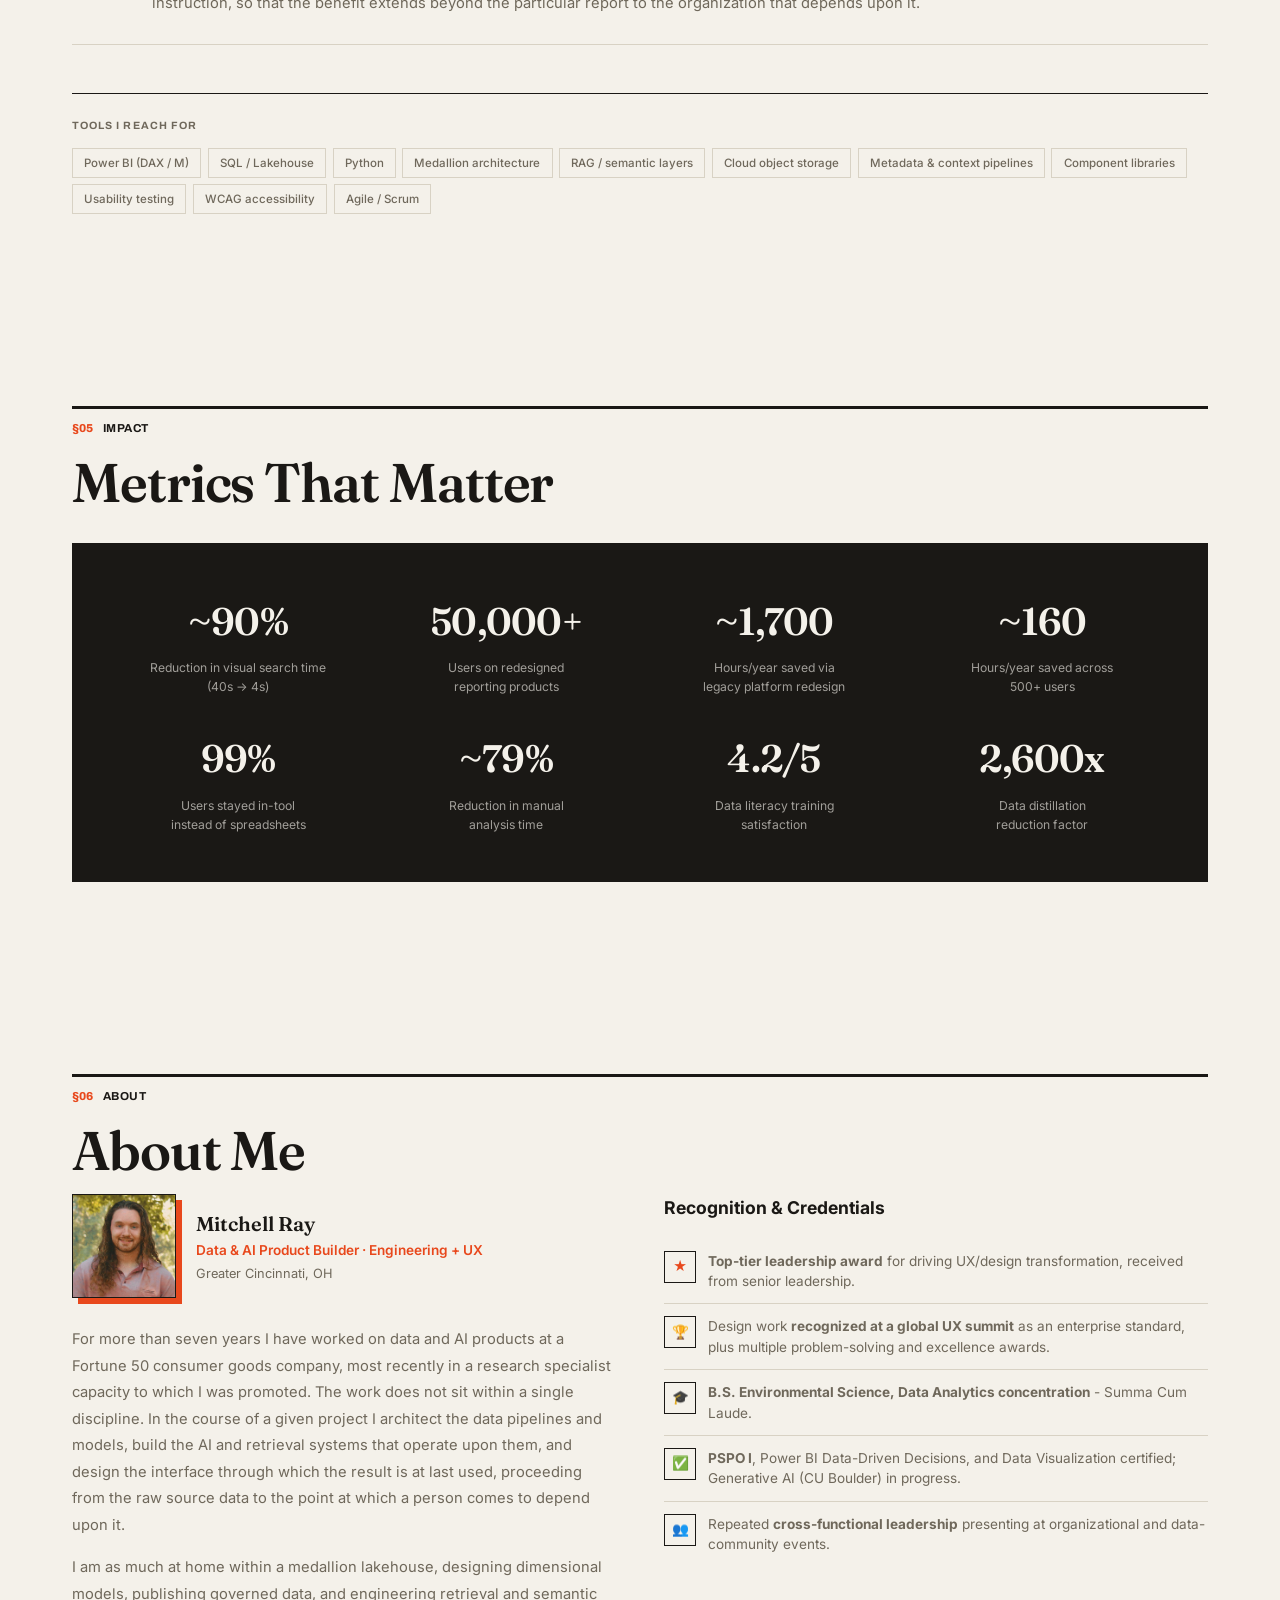
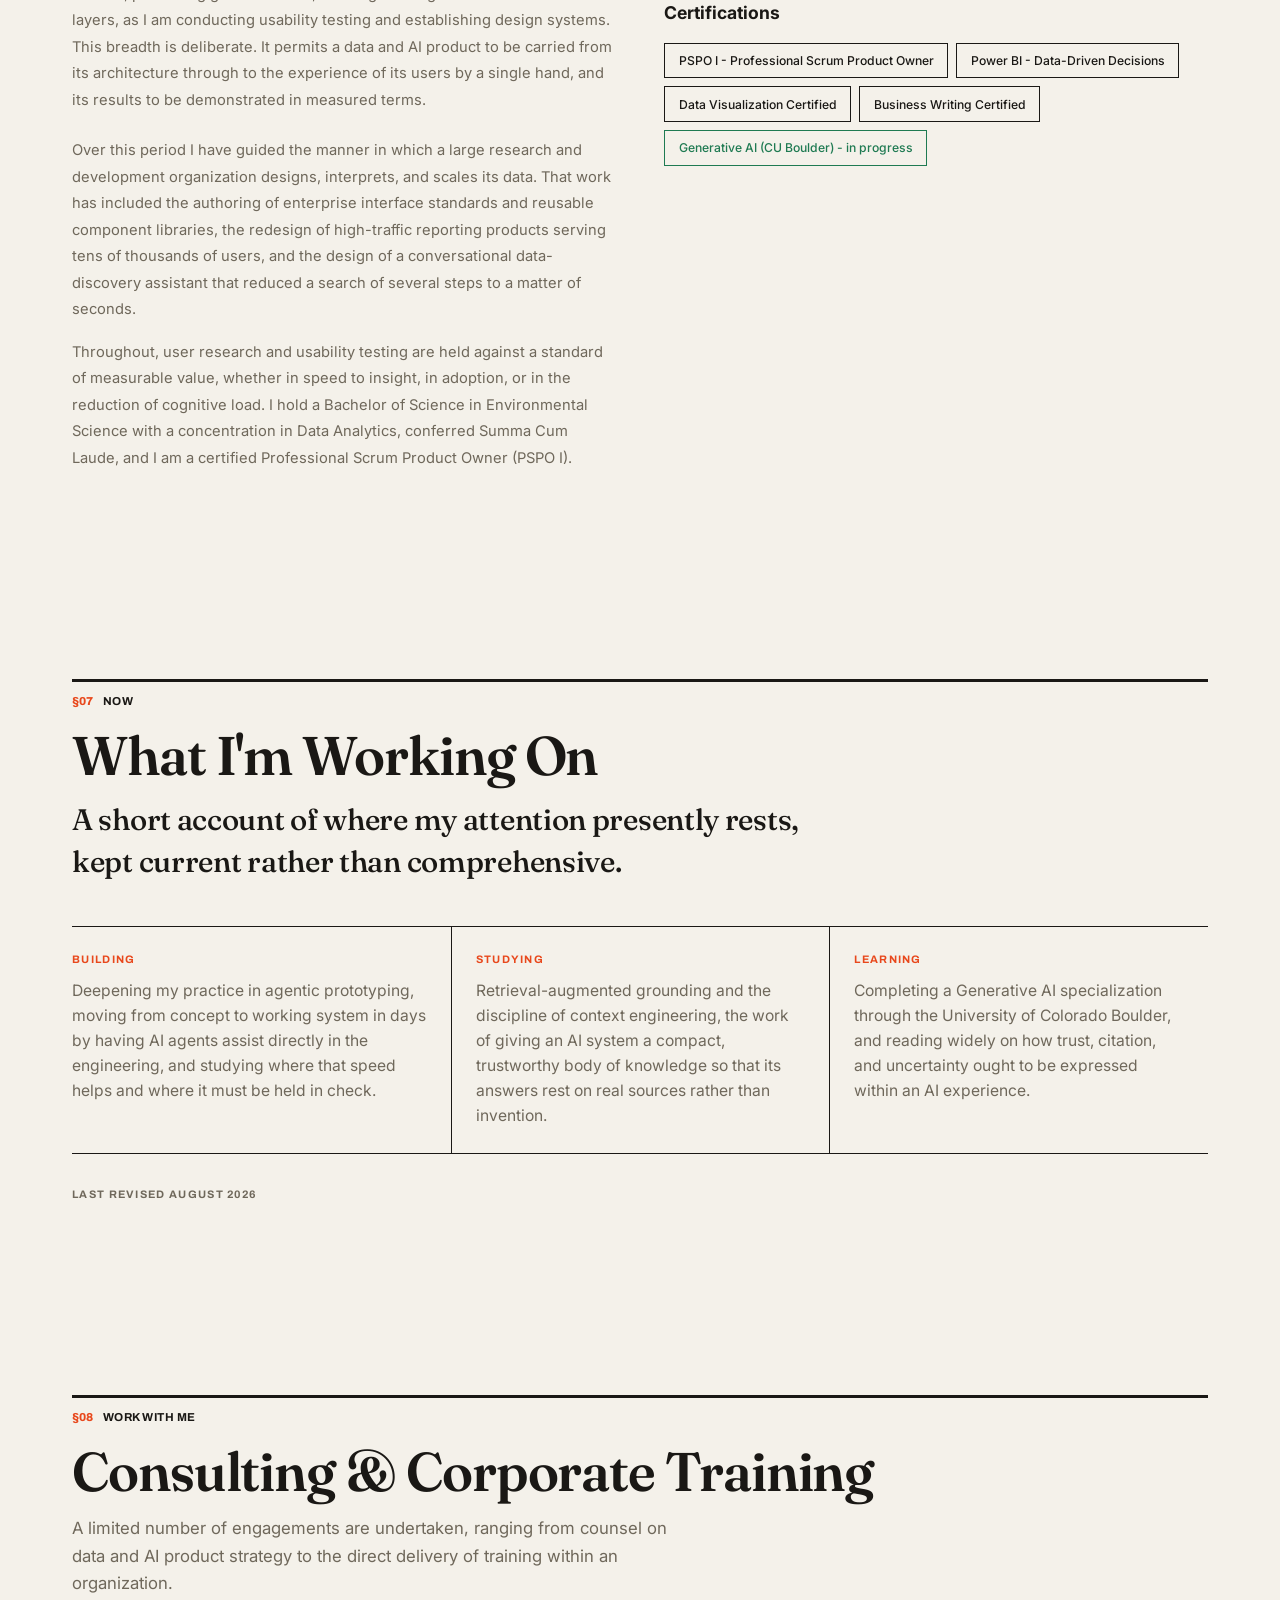
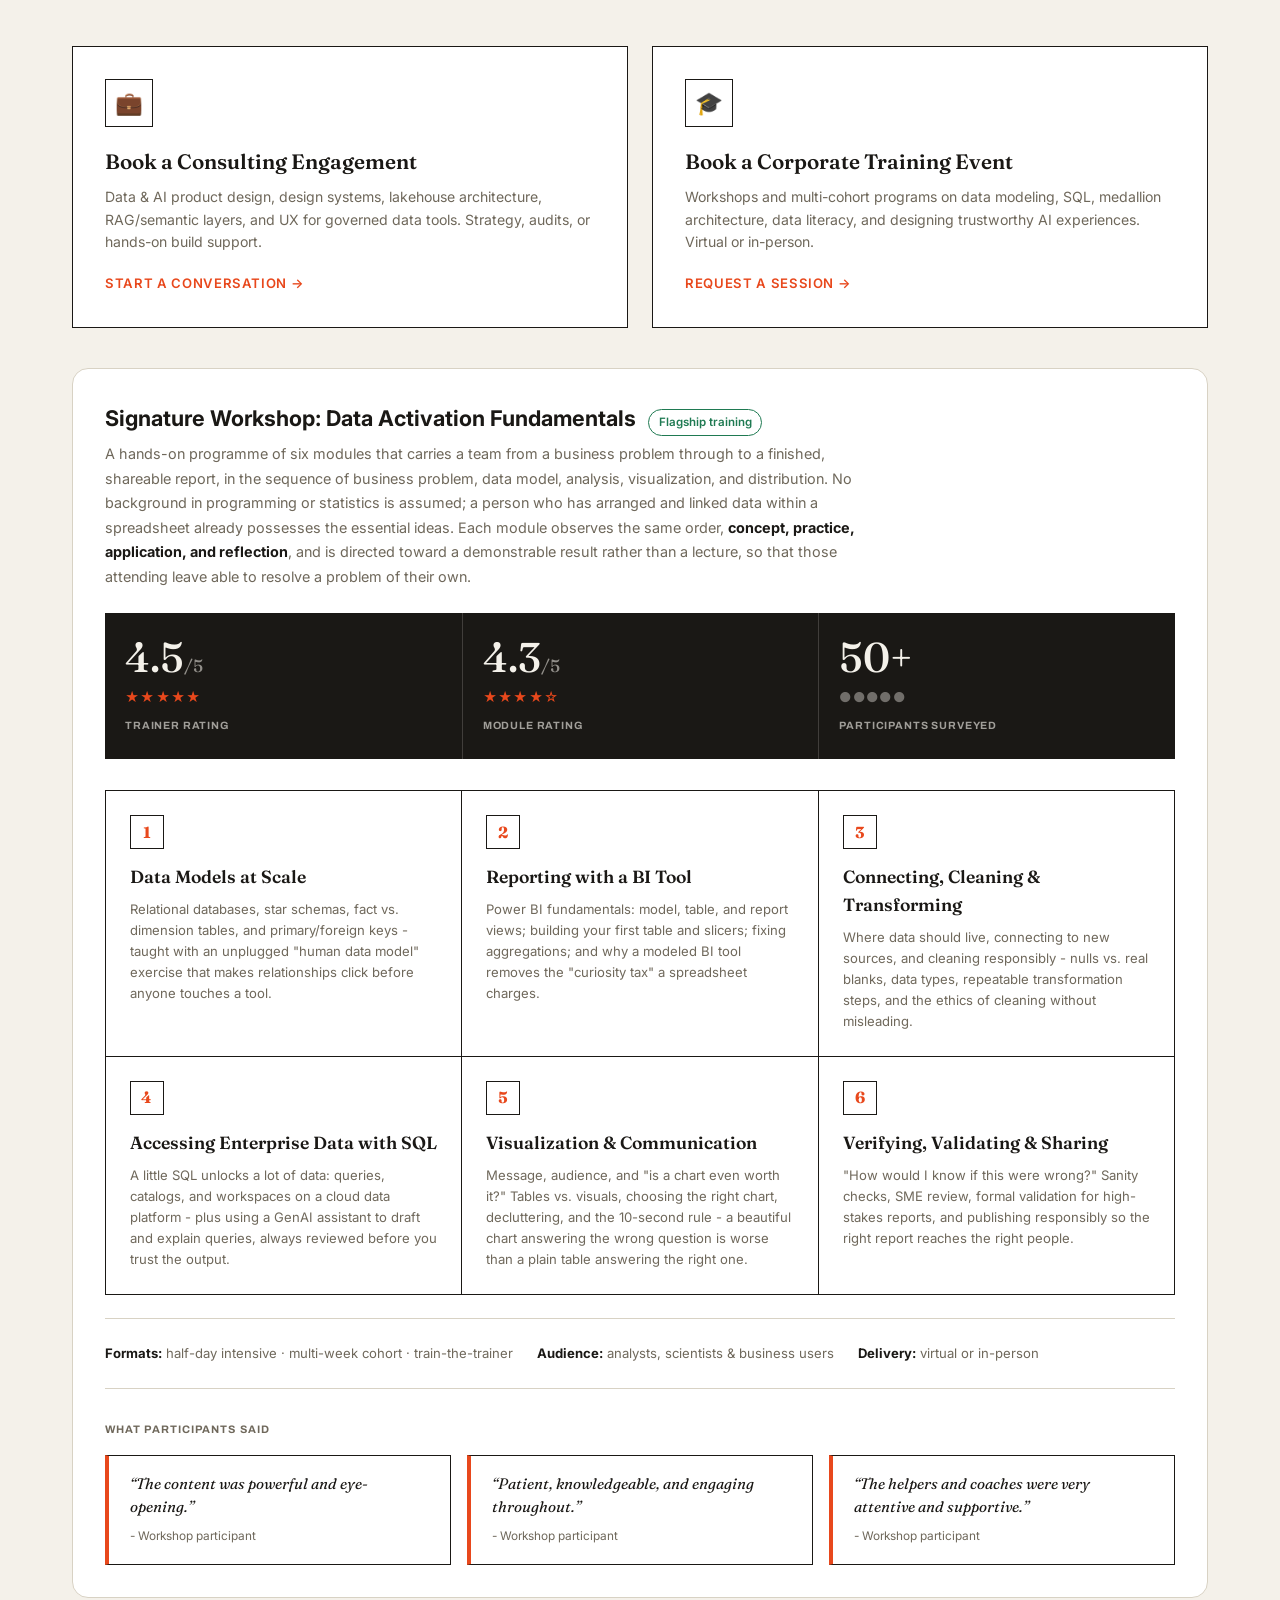
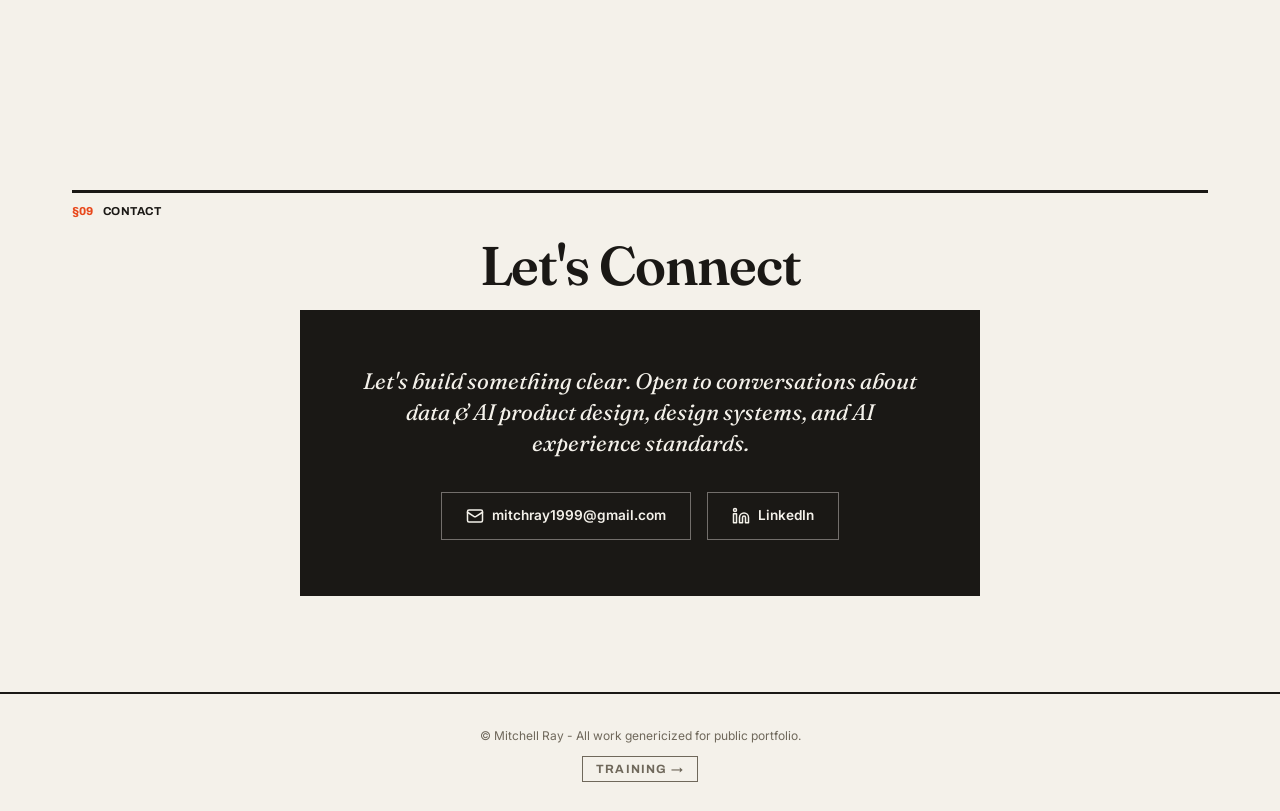
==== commit 876105b8: "Add hidden Training section with modules 1-6 Co-authored-by: Copilot <223556219+Copilot@users.norepl" ====
--- a/index.html
+++ b/index.html
@@ -1369,6 +1369,7 @@
 
 <footer>
     &copy; Mitchell Ray - All work genericized for public portfolio.
+    <div style="margin-top:.9rem"><a href="training/" style="font-family:var(--label);font-weight:700;letter-spacing:.1em;text-transform:uppercase;border:1px solid var(--text-dim);padding:.3rem .8rem;color:var(--text-dim)">Training &rarr;</a></div>
 </footer>
 
 <!-- EXHIBIT A: BI DESIGN SYSTEM -->
